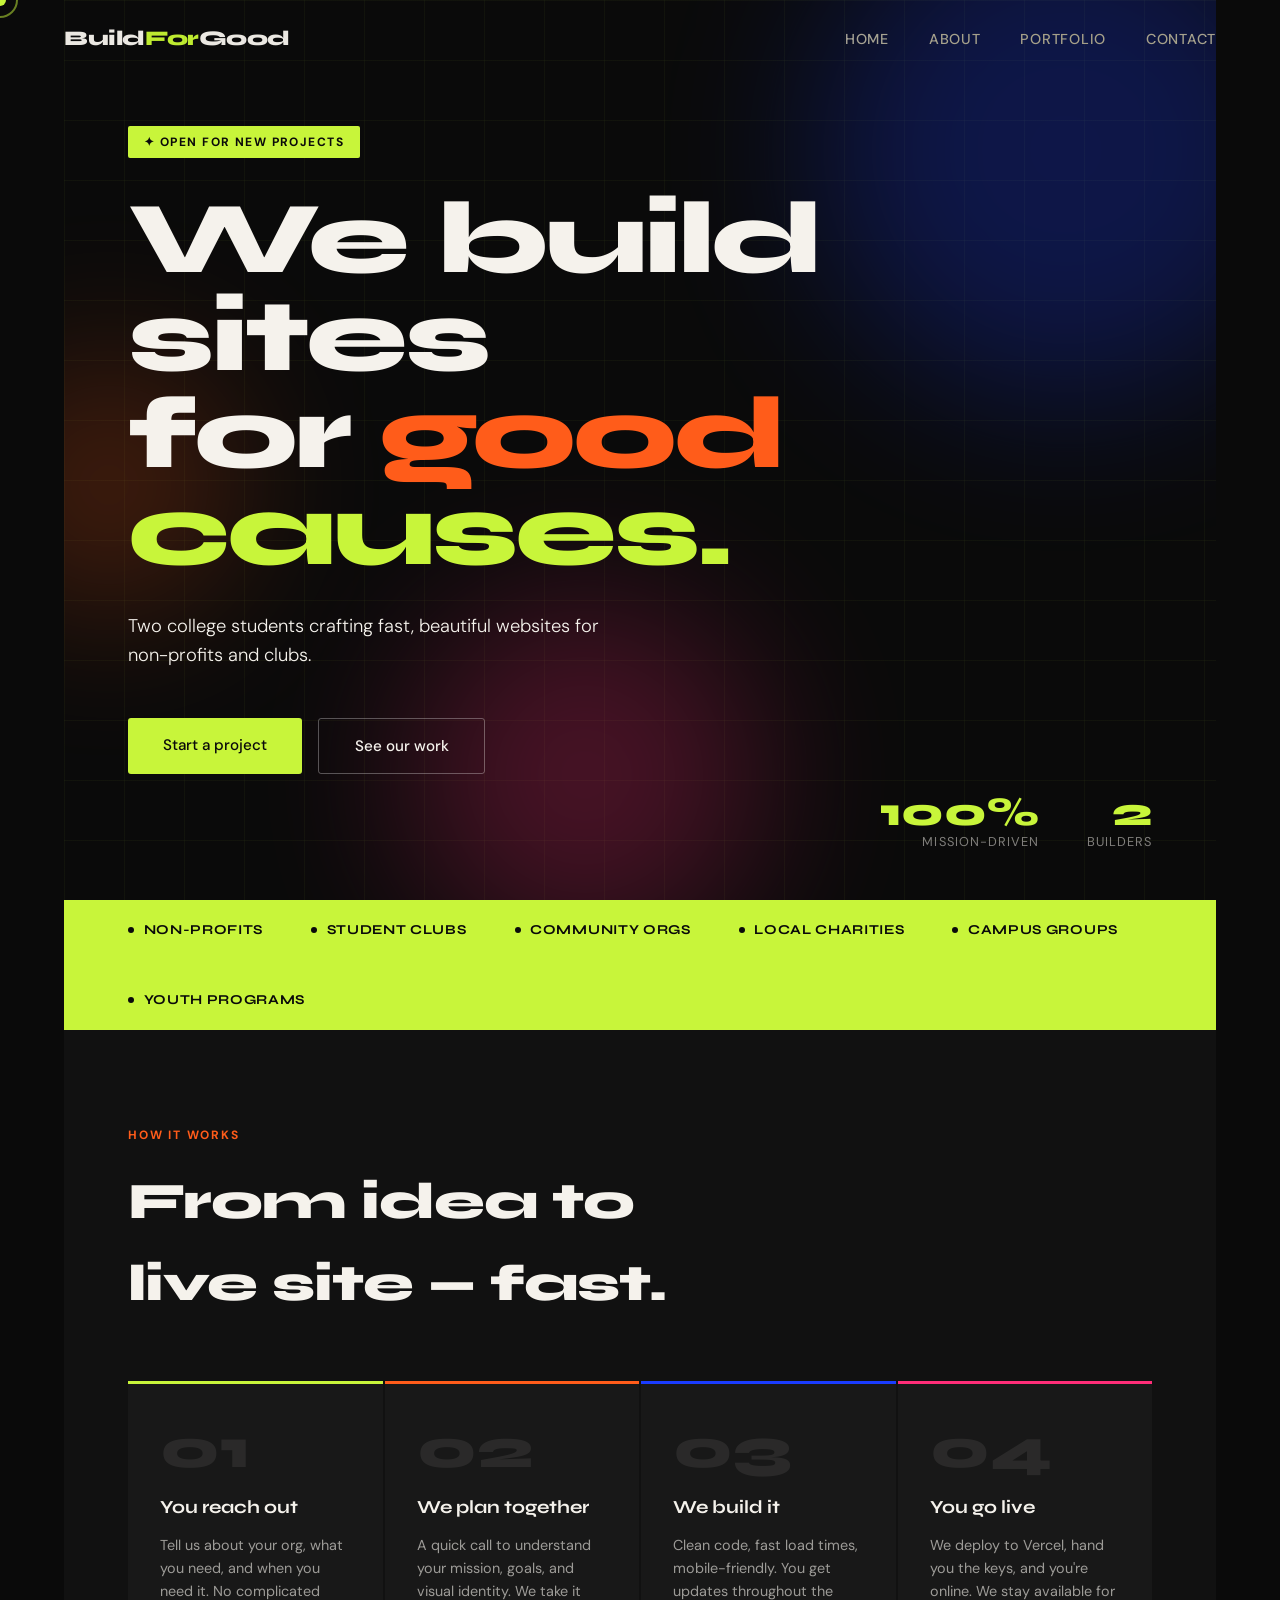
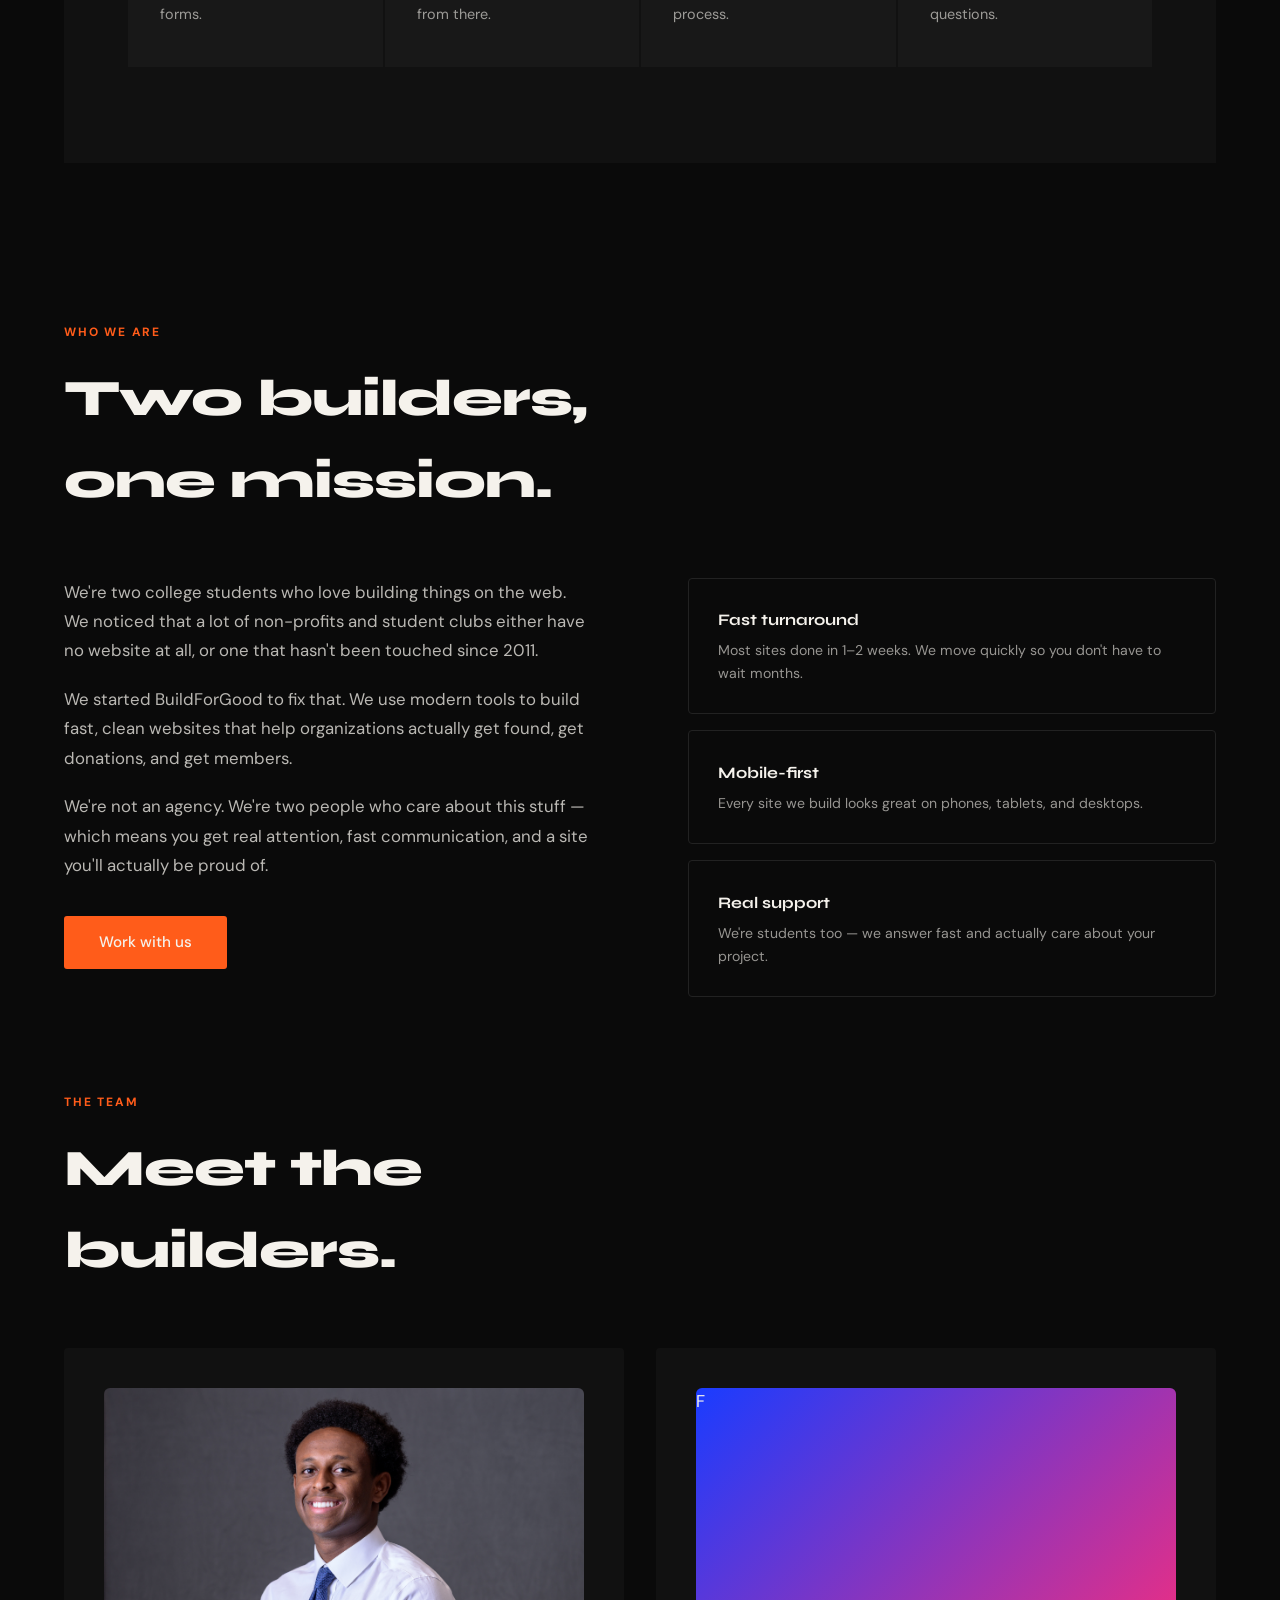
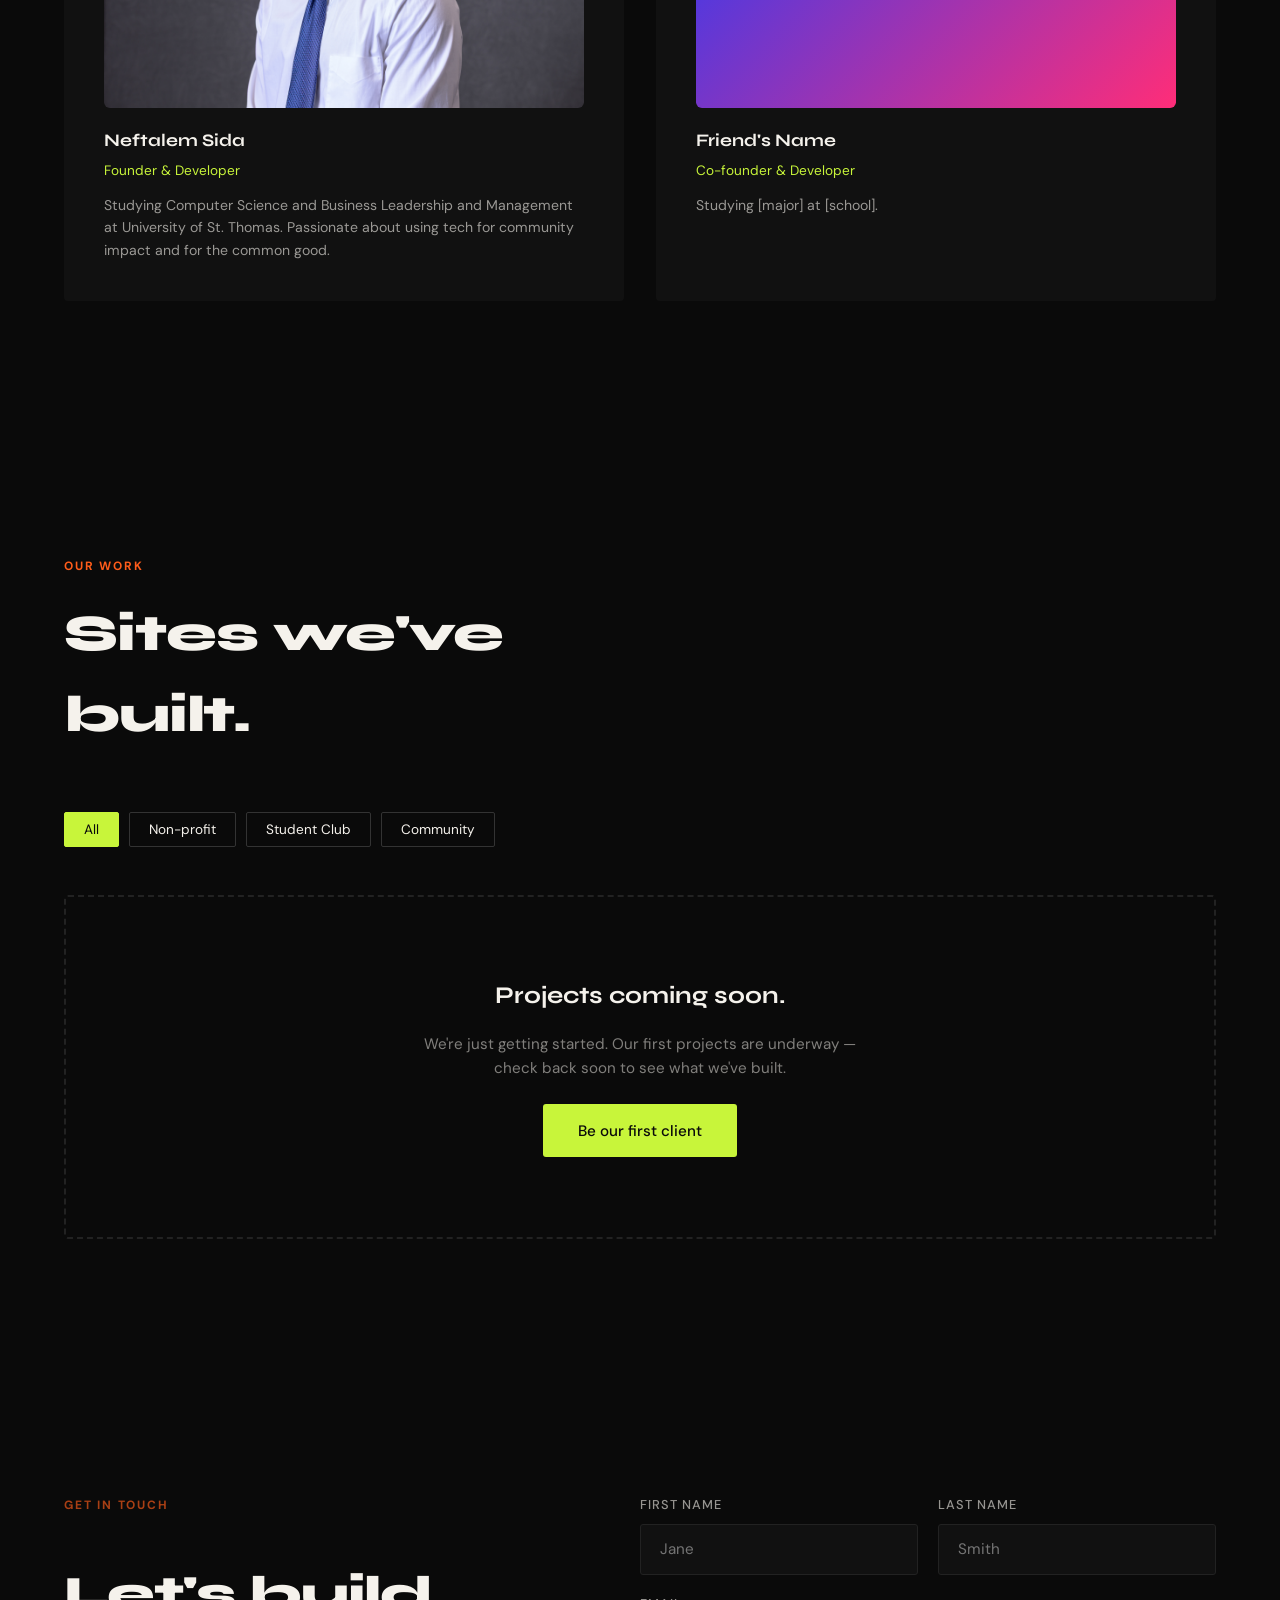
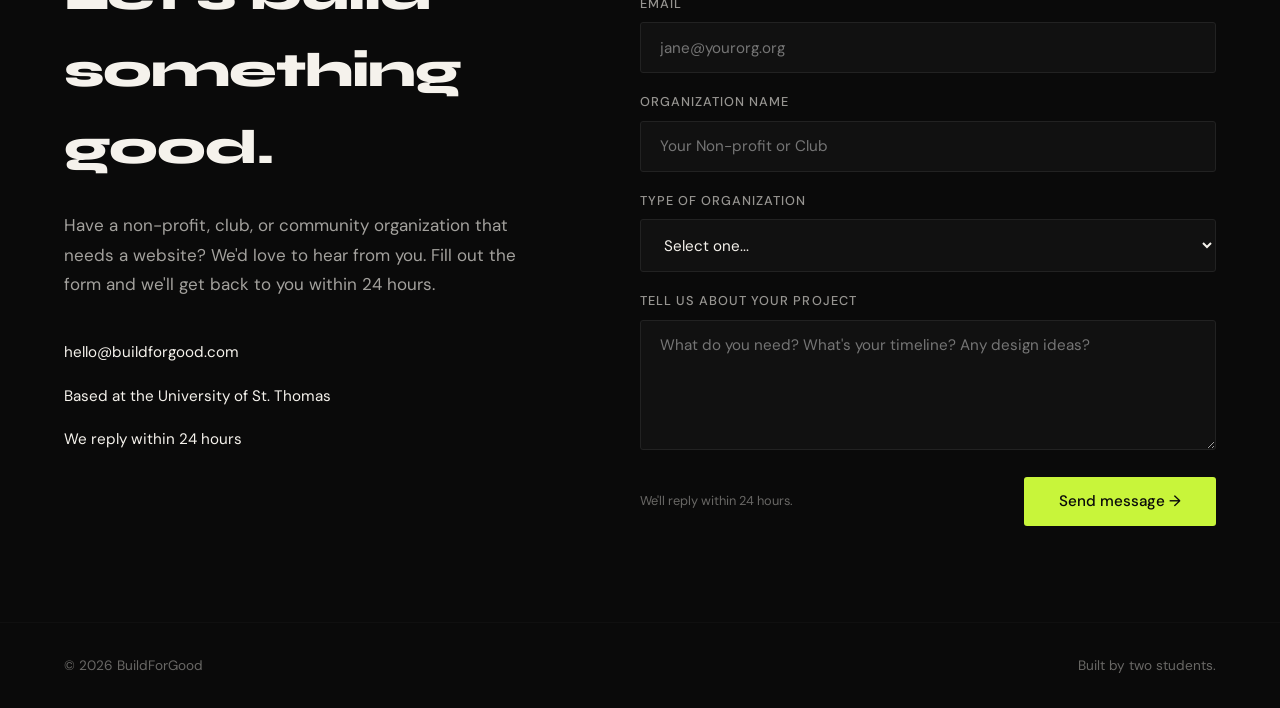
==== index.html @ 92f382c8 "removed card in about section" ====
<!DOCTYPE html>
<html lang="en">
<head>
  <meta charset="UTF-8" />
  <meta name="viewport" content="width=device-width, initial-scale=1.0"/>
  <title>BuildForGood</title>
  <link href="https://fonts.googleapis.com/css2?family=Syne:wght@400;600;700;800&family=DM+Sans:ital,wght@0,300;0,400;0,500;1,300&display=swap" rel="stylesheet"/>
  <style>
    *, *::before, *::after { box-sizing: border-box; margin: 0; padding: 0; }
    :root {
      --black: #0a0a0a;
      --white: #f5f2ec;
      --lime: #c8f53a;
      --orange: #ff5c1a;
      --blue: #1a3cff;
      --pink: #ff2d78;
      --yellow: #ffe033;
    }
    html { scroll-behavior: smooth; }
    body { background: var(--black); color: var(--white); font-family: 'DM Sans', sans-serif; font-size: 17px; line-height: 1.6; cursor: none; }

    .cursor { width: 12px; height: 12px; background: var(--lime); border-radius: 50%; position: fixed; pointer-events: none; z-index: 9999; transition: transform 0.15s ease, background 0.2s; transform: translate(-50%, -50%); }
    .cursor-ring { width: 36px; height: 36px; border: 2px solid var(--lime); border-radius: 50%; position: fixed; pointer-events: none; z-index: 9998; transition: transform 0.35s ease; transform: translate(-50%, -50%); opacity: 0.5; }

    nav { position: fixed; top: 0; left: 0; right: 0; z-index: 100; display: flex; justify-content: space-between; align-items: center; padding: 1.4rem 4rem; mix-blend-mode: difference; }
    .logo { font-family: 'Syne', sans-serif; font-weight: 800; font-size: 1.3rem; letter-spacing: -0.02em; color: var(--white); text-decoration: none; }
    .logo span { color: var(--lime); }
    .nav-links { display: flex; gap: 2.5rem; list-style: none; }
    .nav-links a { color: var(--white); text-decoration: none; font-size: 0.9rem; font-weight: 500; letter-spacing: 0.05em; text-transform: uppercase; opacity: 0.7; transition: opacity 0.2s; cursor: none; }
    .nav-links a:hover { opacity: 1; }

    .page { display: none; min-height: 100vh; }
    .page.active { display: block; }

    /* HOME */
    #home { position: relative; overflow: hidden; min-height: 100vh; display: flex; flex-direction: column; justify-content: center; padding: 0 4rem; }
    .bg-grid { position: absolute; inset: 0; background-image: linear-gradient(rgba(200,245,58,0.04) 1px, transparent 1px), linear-gradient(90deg, rgba(200,245,58,0.04) 1px, transparent 1px); background-size: 60px 60px; }
    .blob { position: absolute; border-radius: 50%; filter: blur(80px); opacity: 0.25; animation: float 8s ease-in-out infinite; }
    .blob-1 { width: 500px; height: 500px; background: var(--blue); top: -100px; right: -100px; animation-delay: 0s; }
    .blob-2 { width: 350px; height: 350px; background: var(--pink); bottom: -50px; left: 30%; animation-delay: 3s; }
    .blob-3 { width: 250px; height: 250px; background: var(--orange); top: 40%; left: -80px; animation-delay: 5s; }
    @keyframes float { 0%, 100% { transform: translateY(0) scale(1); } 50% { transform: translateY(-30px) scale(1.05); } }

    .hero-content { position: relative; z-index: 1; max-width: 900px; }
    .hero-badge { display: inline-block; background: var(--lime); color: var(--black); font-size: 0.75rem; font-weight: 700; letter-spacing: 0.12em; text-transform: uppercase; padding: 0.4rem 1rem; border-radius: 2px; margin-bottom: 2rem; animation: slideDown 0.6s ease both; }
    h1 { font-family: 'Syne', sans-serif; font-weight: 800; font-size: clamp(3.5rem, 8vw, 7rem); line-height: 0.95; letter-spacing: -0.03em; margin-bottom: 2rem; animation: slideUp 0.8s ease both 0.1s; }
    h1 .accent-orange { color: var(--orange); }
    h1 .accent-lime { color: var(--lime); }
    .hero-sub { font-size: 1.15rem; font-weight: 300; max-width: 500px; opacity: 0.75; margin-bottom: 3rem; animation: slideUp 0.8s ease both 0.25s; }
    .hero-ctas { display: flex; gap: 1rem; animation: slideUp 0.8s ease both 0.4s; }

    .btn { display: inline-block; padding: 0.9rem 2.2rem; font-family: 'DM Sans', sans-serif; font-size: 0.95rem; font-weight: 500; border-radius: 3px; text-decoration: none; border: none; cursor: none; transition: transform 0.2s, box-shadow 0.2s; }
    .btn:hover { transform: translateY(-3px); box-shadow: 0 12px 30px rgba(0,0,0,0.4); }
    .btn-lime { background: var(--lime); color: var(--black); }
    .btn-outline { background: transparent; color: var(--white); border: 1.5px solid rgba(255,255,255,0.3); }
    .btn-outline:hover { border-color: var(--white); }
    .btn-orange { background: var(--orange); color: var(--white); }

    .hero-stats { position: absolute; bottom: 3rem; right: 4rem; display: flex; gap: 3rem; animation: slideUp 0.8s ease both 0.55s; }
    .stat-item { text-align: right; }
    .stat-num { font-family: 'Syne', sans-serif; font-size: 2.5rem; font-weight: 800; color: var(--lime); line-height: 1; }
    .stat-label { font-size: 0.8rem; opacity: 0.5; text-transform: uppercase; letter-spacing: 0.08em; }

    .services-strip { background: var(--lime); color: var(--black); padding: 1.2rem 4rem; display: flex; gap: 3rem; align-items: center; overflow: hidden; flex-wrap: wrap; }
    .strip-item { display: flex; align-items: center; gap: 0.6rem; white-space: nowrap; font-family: 'Syne', sans-serif; font-weight: 700; font-size: 0.85rem; letter-spacing: 0.05em; text-transform: uppercase; }
    .strip-dot { width: 6px; height: 6px; background: var(--black); border-radius: 50%; }

    .how-section { padding: 6rem 4rem; background: #111; }
    .section-label { font-size: 0.75rem; font-weight: 700; letter-spacing: 0.15em; text-transform: uppercase; color: var(--orange); margin-bottom: 1rem; }
    .section-title { font-family: 'Syne', sans-serif; font-size: clamp(2rem, 4vw, 3.5rem); font-weight: 800; letter-spacing: -0.02em; margin-bottom: 3.5rem; max-width: 600px; }
    .steps-grid { display: grid; grid-template-columns: repeat(auto-fit, minmax(220px, 1fr)); gap: 2px; }
    .step-card { background: #181818; padding: 2.5rem 2rem; position: relative; overflow: hidden; transition: background 0.3s; }
    .step-card:hover { background: #1e1e1e; }
    .step-card::before { content: ''; position: absolute; top: 0; left: 0; right: 0; height: 3px; }
    .step-card:nth-child(1)::before { background: var(--lime); }
    .step-card:nth-child(2)::before { background: var(--orange); }
    .step-card:nth-child(3)::before { background: var(--blue); }
    .step-card:nth-child(4)::before { background: var(--pink); }
    .step-num { font-family: 'Syne', sans-serif; font-size: 3.5rem; font-weight: 800; opacity: 0.08; line-height: 1; margin-bottom: 1rem; }
    .step-title { font-family: 'Syne', sans-serif; font-size: 1.15rem; font-weight: 700; margin-bottom: 0.75rem; }
    .step-desc { font-size: 0.9rem; opacity: 0.6; line-height: 1.6; }

    /* ABOUT */
    #about { padding: 10rem 4rem 6rem; }
    .about-grid { display: grid; grid-template-columns: 1fr 1fr; gap: 6rem; align-items: start; margin-bottom: 6rem; }
    .about-text p { font-size: 1.05rem; opacity: 0.75; margin-bottom: 1.2rem; line-height: 1.75; }
    .about-cards { display: flex; flex-direction: column; gap: 1rem; }
    .about-card { border: 1.5px solid #222; padding: 1.8rem; border-radius: 4px; transition: border-color 0.3s, transform 0.3s; }
    .about-card:hover { border-color: var(--lime); transform: translateX(6px); }
    .about-card-icon { font-size: 1.5rem; margin-bottom: 0.75rem; }
    .about-card h3 { font-family: 'Syne', sans-serif; font-size: 1rem; font-weight: 700; margin-bottom: 0.4rem; }
    .about-card p { font-size: 0.88rem; opacity: 0.6; }
    .team-grid { display: grid; grid-template-columns: repeat(auto-fit, minmax(280px, 1fr)); gap: 2rem; margin-top: 2.5rem; }
    .team-card { background: #111; padding: 2.5rem; border-radius: 4px; position: relative; overflow: hidden; }
    .team-card::after { content: ''; position: absolute; bottom: 0; left: 0; right: 0; height: 4px; background: linear-gradient(90deg, var(--lime), var(--blue)); transform: scaleX(0); transition: transform 0.3s; transform-origin: left; }
    .team-card:hover::after { transform: scaleX(1); }
    .team-avatar { width: 100%; height: 320px; border-radius: 6px; background: linear-gradient(135deg, var(--blue), var(--pink)); margin-bottom: 1.2rem; overflow: hidden; }    .team-name { font-family: 'Syne', sans-serif; font-weight: 700; font-size: 1.1rem; margin-bottom: 0.3rem; }
    .team-role { font-size: 0.85rem; color: var(--lime); margin-bottom: 0.75rem; }
    .team-bio { font-size: 0.88rem; opacity: 0.6; line-height: 1.6; }

    /* PORTFOLIO */
    #portfolio { padding: 10rem 4rem 6rem; }
    .portfolio-filter { display: flex; gap: 0.6rem; margin-bottom: 3rem; flex-wrap: wrap; }
    .filter-btn { padding: 0.5rem 1.2rem; background: transparent; border: 1.5px solid #333; color: var(--white); border-radius: 2px; font-family: 'DM Sans', sans-serif; font-size: 0.85rem; cursor: none; transition: all 0.2s; }
    .filter-btn.active, .filter-btn:hover { background: var(--lime); color: var(--black); border-color: var(--lime); }
    .portfolio-grid { display: grid; grid-template-columns: repeat(auto-fill, minmax(340px, 1fr)); gap: 2px; }
    .portfolio-empty { grid-column: 1 / -1; text-align: center; padding: 5rem 2rem; border: 2px dashed #222; border-radius: 4px; }
    .portfolio-empty h3 { font-family: 'Syne', sans-serif; font-size: 1.5rem; font-weight: 700; margin-bottom: 1rem; }
    .portfolio-empty p { opacity: 0.5; font-size: 0.95rem; }
    .empty-icon { font-size: 3rem; margin-bottom: 1.5rem; opacity: 0.3; }

    /* CONTACT */
    #contact { padding: 10rem 4rem 6rem; }
    .contact-grid { display: grid; grid-template-columns: 1fr 1.2fr; gap: 6rem; align-items: start; }
    .contact-info h2 { font-family: 'Syne', sans-serif; font-size: clamp(2rem, 4vw, 3rem); font-weight: 800; letter-spacing: -0.02em; margin-bottom: 1.5rem; }
    .contact-info p { opacity: 0.65; margin-bottom: 2.5rem; line-height: 1.75; }
    .contact-detail { display: flex; align-items: center; gap: 1rem; margin-bottom: 1.2rem; font-size: 0.95rem; }
    .contact-icon { width: 40px; height: 40px; border: 1.5px solid #333; border-radius: 50%; display: flex; align-items: center; justify-content: center; font-size: 1rem; flex-shrink: 0; }
    .contact-form { display: flex; flex-direction: column; gap: 1.2rem; }
    .form-row { display: grid; grid-template-columns: 1fr 1fr; gap: 1.2rem; }
    .form-group { display: flex; flex-direction: column; gap: 0.5rem; }
    .form-group label { font-size: 0.8rem; font-weight: 500; letter-spacing: 0.08em; text-transform: uppercase; opacity: 0.6; }
    .form-group input, .form-group select, .form-group textarea { background: #111; border: 1.5px solid #222; color: var(--white); padding: 0.9rem 1.2rem; font-family: 'DM Sans', sans-serif; font-size: 0.95rem; border-radius: 3px; outline: none; transition: border-color 0.2s; cursor: none; }
    .form-group input:focus, .form-group select:focus, .form-group textarea:focus { border-color: var(--lime); }
    .form-group textarea { resize: vertical; min-height: 130px; }
    .form-group select option { background: #111; }
    .form-submit { display: flex; align-items: center; justify-content: space-between; margin-top: 0.5rem; }
    .form-note { font-size: 0.8rem; opacity: 0.4; }
    .form-success { display: none; background: rgba(200,245,58,0.1); border: 1.5px solid var(--lime); padding: 1.2rem 1.5rem; border-radius: 3px; color: var(--lime); font-size: 0.95rem; margin-top: 1rem; }

    footer { border-top: 1px solid #1a1a1a; padding: 2rem 4rem; display: flex; justify-content: space-between; align-items: center; font-size: 0.85rem; opacity: 0.4; }

    @keyframes slideUp { from { opacity: 0; transform: translateY(30px); } to { opacity: 1; transform: translateY(0); } }
    @keyframes slideDown { from { opacity: 0; transform: translateY(-20px); } to { opacity: 1; transform: translateY(0); } }
    .fade-in { opacity: 0; transform: translateY(20px); transition: opacity 0.6s ease, transform 0.6s ease; }
    .fade-in.visible { opacity: 1; transform: translateY(0); }

    @media (max-width: 768px) {
      nav { padding: 1.2rem 1.5rem; }
      #home, .how-section, #about, #portfolio, #contact { padding-left: 1.5rem; padding-right: 1.5rem; }
      .services-strip { padding: 1rem 1.5rem; gap: 1.5rem; }
      h1 { font-size: clamp(2.5rem, 12vw, 4rem); }
      .about-grid, .contact-grid { grid-template-columns: 1fr; gap: 3rem; }
      .form-row { grid-template-columns: 1fr; }
      .hero-stats { right: 1.5rem; bottom: 2rem; gap: 1.5rem; }
      .nav-links { gap: 1.2rem; }
    }
  </style>
</head>
<body>
  <div class="cursor" id="cursor"></div>
  <div class="cursor-ring" id="cursorRing"></div>

  <nav>
    <a href="#" class="logo" onclick="showPage('home');return false;">Build<span>For</span>Good</a>
    <ul class="nav-links">
      <li><a href="#home">Home</a></li>
      <li><a href="#about">About</a></li>
      <li><a href="#portfolio">Portfolio</a></li>
      <li><a href="#contact">Contact</a></li>
    </ul>
  </nav>

  <!-- HOME -->
  <div id="home" class="page active">
    <section style="position:relative; overflow:hidden; min-height:100vh; display:flex; flex-direction:column; justify-content:center; padding: 0 4rem;">
      <div class="bg-grid"></div>
      <div class="blob blob-1"></div>
      <div class="blob blob-2"></div>
      <div class="blob blob-3"></div>
      <div class="hero-content">
        <div class="hero-badge">✦ Open for new projects</div>
        <h1>We build sites<br>for <span class="accent-orange">good</span><br><span class="accent-lime">causes.</span></h1>
        <p class="hero-sub">Two college students crafting fast, beautiful websites for non-profits and clubs.</p>
        <div class="hero-ctas">
          <a href="#" class="btn btn-lime" onclick="showPage('contact');return false;">Start a project</a>
          <a href="#" class="btn btn-outline" onclick="showPage('portfolio');return false;">See our work</a>
        </div>
      </div>
      <div class="hero-stats">
        <div class="stat-item">
          <div class="stat-num">100%</div>
          <div class="stat-label">Mission-driven</div>
        </div>
        <div class="stat-item">
          <div class="stat-num">2</div>
          <div class="stat-label">Builders</div>
        </div>
      </div>
    </section>

    <div class="services-strip">
      <div class="strip-item"><span class="strip-dot"></span> Non-profits</div>
      <div class="strip-item"><span class="strip-dot"></span> Student Clubs</div>
      <div class="strip-item"><span class="strip-dot"></span> Community Orgs</div>
      <div class="strip-item"><span class="strip-dot"></span> Local Charities</div>
      <div class="strip-item"><span class="strip-dot"></span> Campus Groups</div>
      <div class="strip-item"><span class="strip-dot"></span> Youth Programs</div>
    </div>

    <section class="how-section">
      <p class="section-label">How it works</p>
      <h2 class="section-title">From idea to live site — fast.</h2>
      <div class="steps-grid">
        <div class="step-card fade-in">
          <div class="step-num">01</div>
          <div class="step-title">You reach out</div>
          <p class="step-desc">Tell us about your org, what you need, and when you need it. No complicated forms.</p>
        </div>
        <div class="step-card fade-in">
          <div class="step-num">02</div>
          <div class="step-title">We plan together</div>
          <p class="step-desc">A quick call to understand your mission, goals, and visual identity. We take it from there.</p>
        </div>
        <div class="step-card fade-in">
          <div class="step-num">03</div>
          <div class="step-title">We build it</div>
          <p class="step-desc">Clean code, fast load times, mobile-friendly. You get updates throughout the process.</p>
        </div>
        <div class="step-card fade-in">
          <div class="step-num">04</div>
          <div class="step-title">You go live</div>
          <p class="step-desc">We deploy to Vercel, hand you the keys, and you're online. We stay available for questions.</p>
        </div>
      </div>
    </section>
  </div>

  <!-- ABOUT -->
  <div id="about" >
    <section>
      <p class="section-label">Who we are</p>
      <h2 class="section-title">Two builders, one mission.</h2>
      <div class="about-grid">
        <div class="about-text">
          <p>We're two college students who love building things on the web. We noticed that a lot of non-profits and student clubs either have no website at all, or one that hasn't been touched since 2011.</p>
          <p>We started BuildForGood to fix that. We use modern tools to build fast, clean websites that help organizations actually get found, get donations, and get members.</p>
          <p>We're not an agency. We're two people who care about this stuff — which means you get real attention, fast communication, and a site you'll actually be proud of.</p>
          <a href="#" class="btn btn-orange" onclick="showPage('contact');return false;" style="margin-top:1rem; display:inline-block;">Work with us</a>
        </div>
        <div class="about-cards">
          <div class="about-card fade-in">
            <h3>Fast turnaround</h3>
            <p>Most sites done in 1–2 weeks. We move quickly so you don't have to wait months.</p>
          </div>
          <div class="about-card fade-in">
            <h3>Mobile-first</h3>
            <p>Every site we build looks great on phones, tablets, and desktops.</p>
          </div>
          <div class="about-card fade-in">
            <h3>Real support</h3>
            <p>We're students too — we answer fast and actually care about your project.</p>
          </div>
        </div>
      </div>
      <div>
        <p class="section-label">The team</p>
        <h2 class="section-title">Meet the builders.</h2>
        <div class="team-grid">
          <div class="team-card fade-in">
            <div class="team-avatar">
              <img src="Nef'sheadshot.jpg" alt="Neftalem Sida" style="width:100%; height:100%; object-fit:cover;"/>
            </div>
            <div class="team-name">Neftalem Sida</div>
            <div class="team-role">Founder & Developer</div>
            <p class="team-bio">Studying Computer Science and Business Leadership and Management at University of St. Thomas. Passionate about using tech for community impact and for the common good. </p>
          </div>
          <div class="team-card fade-in">
            <div class="team-avatar">F</div>
            <div class="team-name">Friend's Name</div>
            <div class="team-role">Co-founder & Developer</div>
            <p class="team-bio">Studying [major] at [school]. </p>
          </div>
        </div>
      </div>
    </section>
  </div>

  <!-- PORTFOLIO -->
  <div id="portfolio" >
    <section>
      <p class="section-label">Our work</p>
      <h2 class="section-title">Sites we've built.</h2>
      <div class="portfolio-filter">
        <button class="filter-btn active">All</button>
        <button class="filter-btn">Non-profit</button>
        <button class="filter-btn">Student Club</button>
        <button class="filter-btn">Community</button>
      </div>
      <div class="portfolio-grid">
        <div class="portfolio-empty fade-in">
          <h3>Projects coming soon.</h3>
          <p>We're just getting started. Our first projects are underway —<br>check back soon to see what we've built.</p>
          <a href="#" class="btn btn-lime" onclick="showPage('contact');return false;" style="margin-top:1.5rem; display:inline-block;">Be our first client</a>
        </div>
      </div>
    </section>
  </div>

  <!-- CONTACT -->
  <div id="contact">
    <section>
      <div class="contact-grid">
        <div class="contact-info">
          <p class="section-label">Get in touch</p>
          <h2>Let's build something good.</h2>
          <p>Have a non-profit, club, or community organization that needs a website? We'd love to hear from you. Fill out the form and we'll get back to you within 24 hours.</p>
          <div class="contact-detail">
            <span>hello@buildforgood.com</span>
          </div>
          <div class="contact-detail">

            <span>Based at the University of St. Thomas</span>
          </div>
          <div class="contact-detail">
            <span>We reply within 24 hours</span>
          </div>
        </div>
        <div>
          <form class="contact-form" id="contactForm">
            <input type="hidden" name="access_key" value="16696190-0afc-4319-8cd7-260bec9c8712"/>
            <input type="hidden" name="subject" value="New project inquiry — BuildForGood"/>
            <input type="checkbox" name="botcheck" style="display:none"/>
            <div class="form-row">
              <div class="form-group">
                <label>First name</label>
                <input type="text" name="first_name" placeholder="Jane" required/>
              </div>
              <div class="form-group">
                <label>Last name</label>
                <input type="text" name="last_name" placeholder="Smith" required/>
              </div>
            </div>
            <div class="form-group">
              <label>Email</label>
              <input type="email" name="email" placeholder="jane@yourorg.org" required/>
            </div>
            <div class="form-group">
              <label>Organization name</label>
              <input type="text" name="organization" placeholder="Your Non-profit or Club" required/>
            </div>
            <div class="form-group">
              <label>Type of organization</label>
              <select name="org_type">
                <option value="">Select one...</option>
                <option>Non-profit</option>
                <option>Student club</option>
                <option>Community organization</option>
                <option>Other</option>
              </select>
            </div>
            <div class="form-group">
              <label>Tell us about your project</label>
              <textarea name="message" placeholder="What do you need? What's your timeline? Any design ideas?" required></textarea>
            </div>
            <div class="form-submit">
              <span class="form-note">We'll reply within 24 hours.</span>
              <button type="submit" class="btn btn-lime">Send message →</button>
            </div>
          </form>
          <div class="form-success" id="formSuccess">✓ Message sent! We'll be in touch within 24 hours.</div>
        </div>
      </div>
    </section>
  </div>

  <footer>
    <span>© 2026 BuildForGood</span>
    <span>Built by two students.</span>
  </footer>

  <script>
    const cursor = document.getElementById('cursor');
    const ring = document.getElementById('cursorRing');
    document.addEventListener('mousemove', e => {
      cursor.style.left = e.clientX + 'px';
      cursor.style.top = e.clientY + 'px';
      setTimeout(() => { ring.style.left = e.clientX + 'px'; ring.style.top = e.clientY + 'px'; }, 80);
    });

    function showPage(id) {
      document.querySelectorAll('.page').forEach(p => p.classList.remove('active'));
      document.getElementById(id).classList.add('active');
      window.scrollTo({ top: 0, behavior: 'smooth' });
      setTimeout(observeFadeIns, 100);
    }

    function observeFadeIns() {
      const els = document.querySelectorAll('.fade-in:not(.visible)');
      const observer = new IntersectionObserver(entries => {
        entries.forEach((e, i) => { if (e.isIntersecting) setTimeout(() => e.target.classList.add('visible'), i * 80); });
      }, { threshold: 0.1 });
      els.forEach(el => observer.observe(el));
    }
    observeFadeIns();

    document.querySelectorAll('.filter-btn').forEach(btn => {
      btn.addEventListener('click', () => {
        document.querySelectorAll('.filter-btn').forEach(b => b.classList.remove('active'));
        btn.classList.add('active');
      });
    });

    const form = document.getElementById('contactForm');
    form.addEventListener('submit', async e => {
      e.preventDefault();
      const btn = form.querySelector('button[type="submit"]');
      btn.textContent = 'Sending...';
      btn.disabled = true;
      try {
        const res = await fetch('https://api.web3forms.com/submit', { method: 'POST', body: new FormData(form) });
        const json = await res.json();
        if (json.success) {
          form.style.display = 'none';
          document.getElementById('formSuccess').style.display = 'block';
        } else {
          btn.textContent = 'Something went wrong. Try again.';
          btn.disabled = false;
        }
      } catch {
        btn.textContent = 'Error. Try again.';
        btn.disabled = false;
      }
    });
  </script>
</body>
</html>
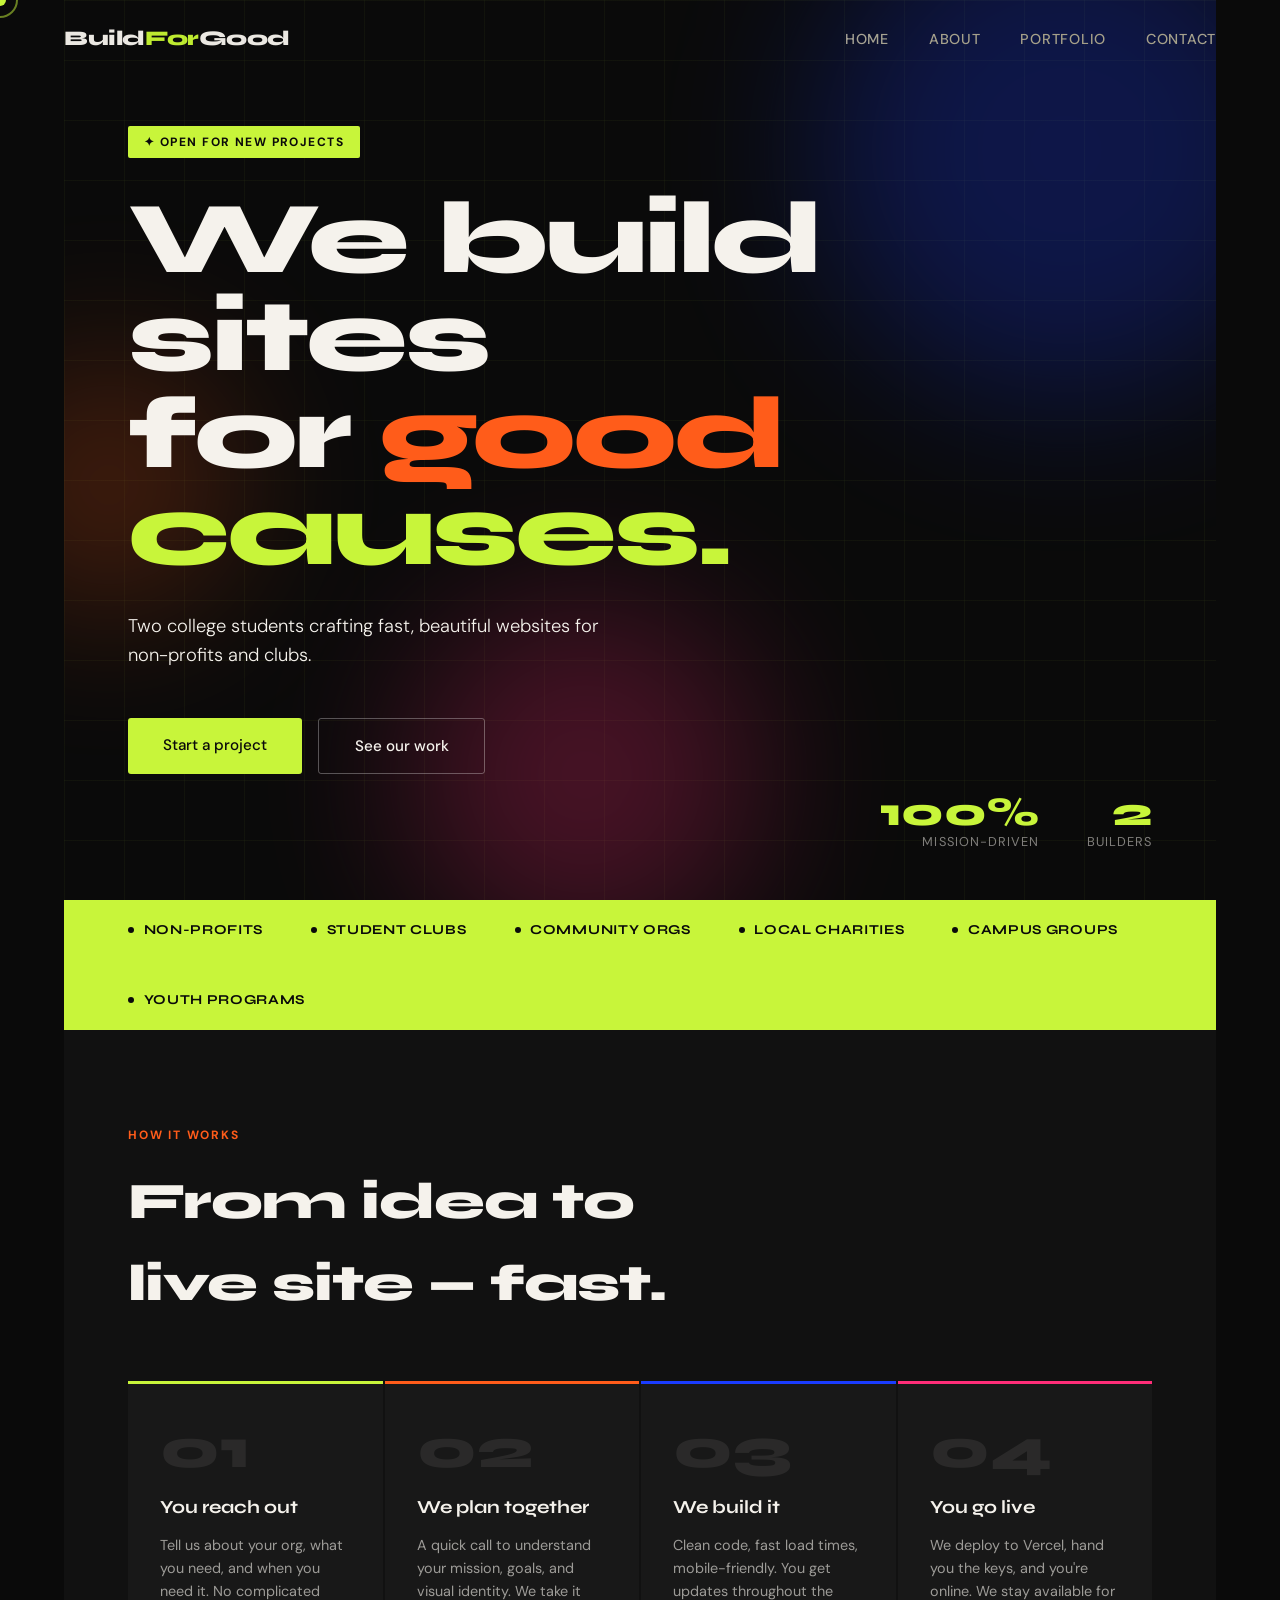
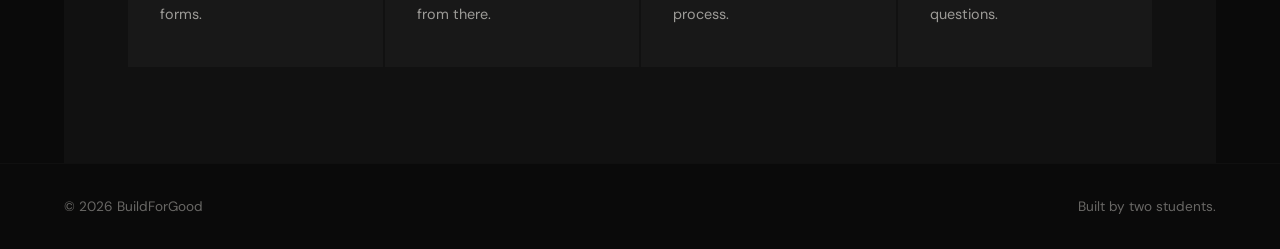
==== commit c00709cc: "fixing ios and andriod compatability" ====
--- a/index.html
+++ b/index.html
@@ -136,15 +136,25 @@
     .fade-in.visible { opacity: 1; transform: translateY(0); }
 
     @media (max-width: 768px) {
-      nav { padding: 1.2rem 1.5rem; }
-      #home, .how-section, #about, #portfolio, #contact { padding-left: 1.5rem; padding-right: 1.5rem; }
-      .services-strip { padding: 1rem 1.5rem; gap: 1.5rem; }
-      h1 { font-size: clamp(2.5rem, 12vw, 4rem); }
-      .about-grid, .contact-grid { grid-template-columns: 1fr; gap: 3rem; }
-      .form-row { grid-template-columns: 1fr; }
-      .hero-stats { right: 1.5rem; bottom: 2rem; gap: 1.5rem; }
-      .nav-links { gap: 1.2rem; }
-    }
+  nav { padding: 1rem 1.5rem; }
+  .nav-links { gap: 1rem; }
+  .nav-links a { font-size: 0.75rem; }
+  h1 { font-size: clamp(2.5rem, 12vw, 4rem); }
+  #home { padding: 0 1.5rem; }
+  .how-section, #about, #portfolio, #contact { padding-left: 1.5rem; padding-right: 1.5rem; }
+  .services-strip { padding: 1rem 1.5rem; gap: 1.5rem; }
+  .hero-stats { position: static; margin-top: 2rem; justify-content: flex-start; gap: 2rem; }
+  .about-grid, .contact-grid { grid-template-columns: 1fr; gap: 3rem; }
+  .form-row { grid-template-columns: 1fr; }
+  .hero-ctas { flex-direction: column; }
+  .btn { text-align: center; }
+}
+
+@media (hover: none) {
+  .cursor, .cursor-ring { display: none; }
+  body { cursor: auto; }
+  a, button { cursor: pointer; }
+}
   </style>
 </head>
 <body>
@@ -227,7 +237,7 @@
   </div>
 
   <!-- ABOUT -->
-  <div id="about" >
+  <div id="about" class="page">
     <section>
       <p class="section-label">Who we are</p>
       <h2 class="section-title">Two builders, one mission.</h2>
@@ -259,7 +269,7 @@
         <div class="team-grid">
           <div class="team-card fade-in">
             <div class="team-avatar">
-              <img src="Nef'sheadshot.jpg" alt="Neftalem Sida" style="width:100%; height:100%; object-fit:cover;"/>
+              <img src="Nefsheadshot.jpg" alt="Neftalem Sida" style="width:100%; height:100%; object-fit:cover;"/>
             </div>
             <div class="team-name">Neftalem Sida</div>
             <div class="team-role">Founder & Developer</div>
@@ -277,7 +287,7 @@
   </div>
 
   <!-- PORTFOLIO -->
-  <div id="portfolio" >
+  <div id="portfolio" class="page">
     <section>
       <p class="section-label">Our work</p>
       <h2 class="section-title">Sites we've built.</h2>
@@ -298,7 +308,7 @@
   </div>
 
   <!-- CONTACT -->
-  <div id="contact">
+  <div id="contact" class="page">
     <section>
       <div class="contact-grid">
         <div class="contact-info">
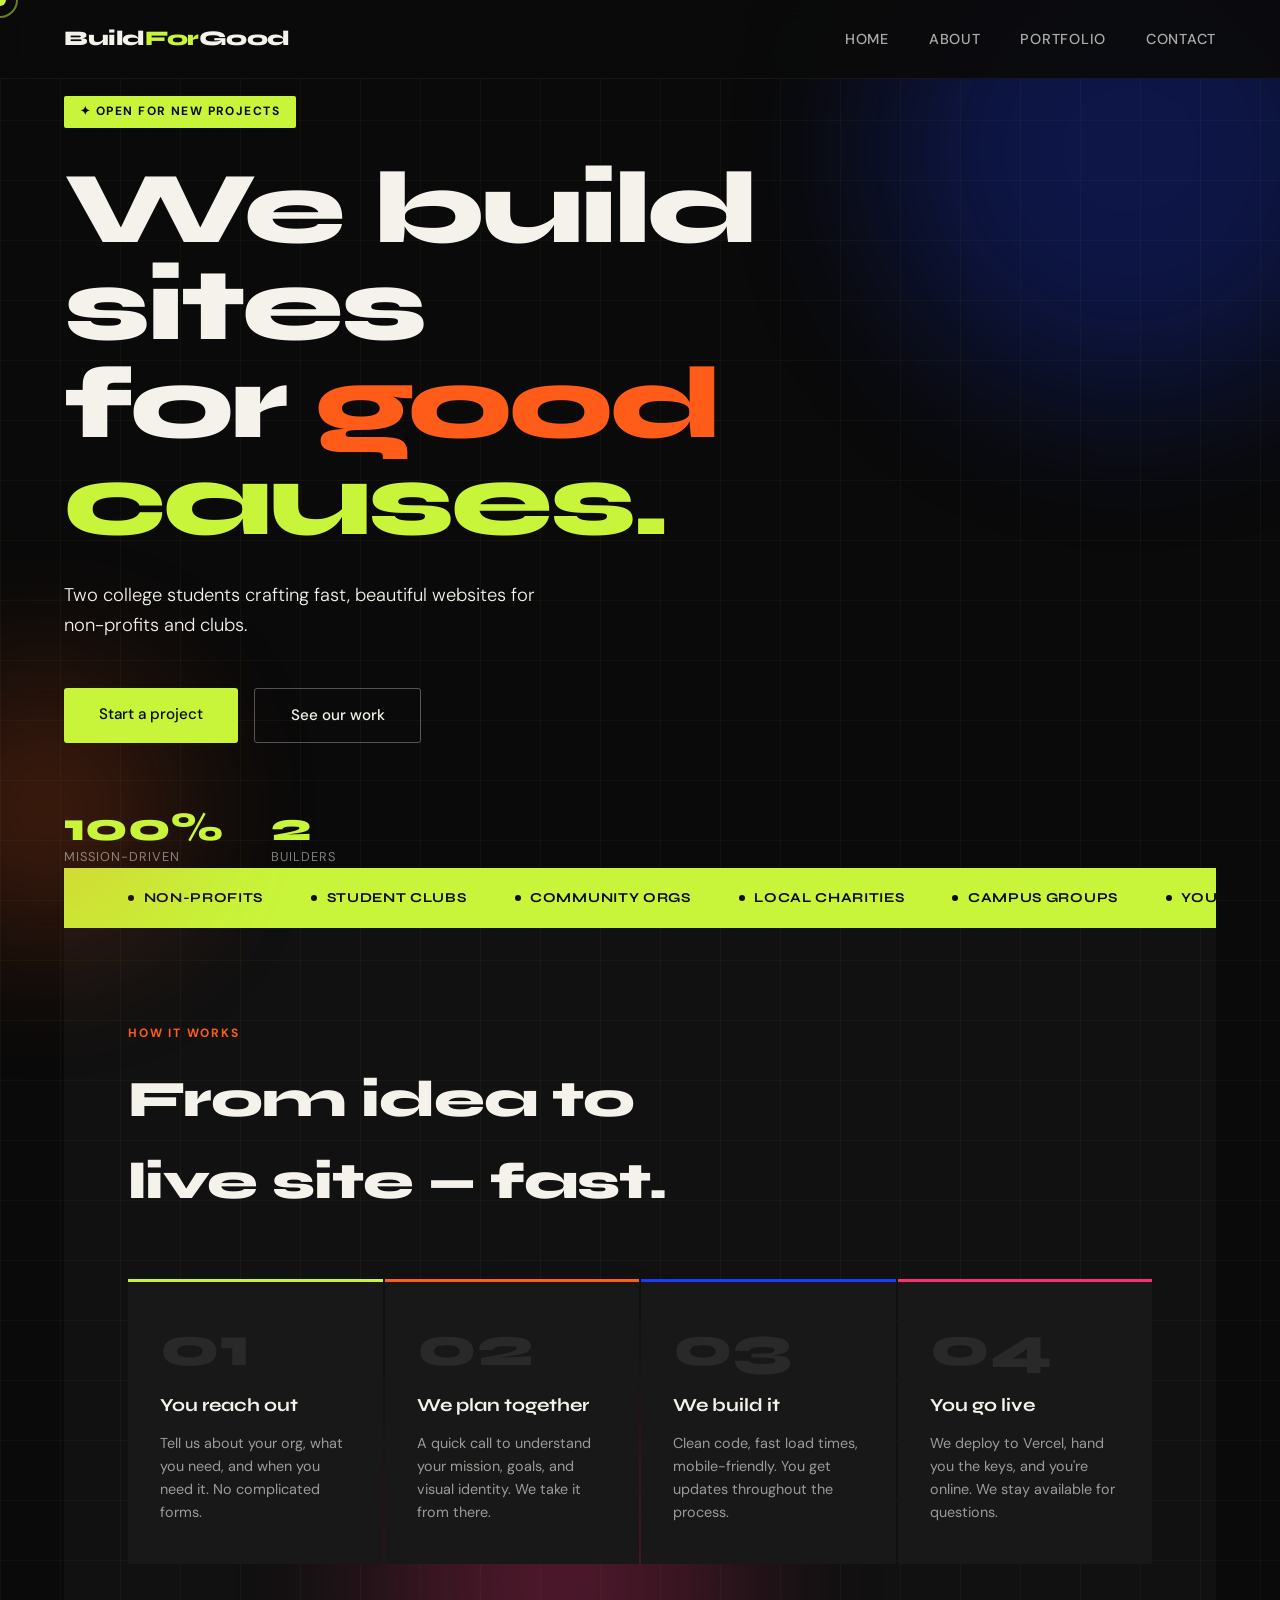
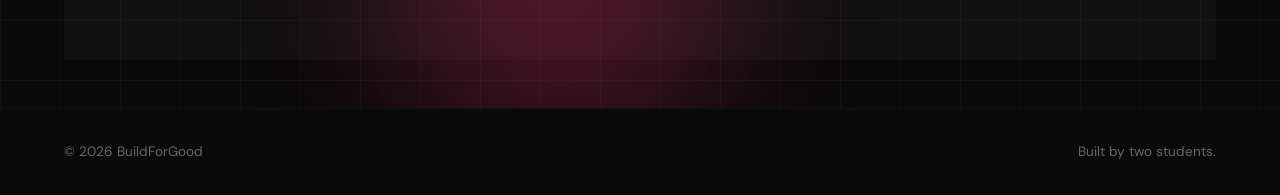
==== commit 14a33d91: "Add page class to About, Portfolio, Contact sections" ====
--- a/index.html
+++ b/index.html
@@ -7,63 +7,70 @@
   <link href="https://fonts.googleapis.com/css2?family=Syne:wght@400;600;700;800&family=DM+Sans:ital,wght@0,300;0,400;0,500;1,300&display=swap" rel="stylesheet"/>
   <style>
     *, *::before, *::after { box-sizing: border-box; margin: 0; padding: 0; }
-    :root {
-      --black: #0a0a0a;
-      --white: #f5f2ec;
-      --lime: #c8f53a;
-      --orange: #ff5c1a;
-      --blue: #1a3cff;
-      --pink: #ff2d78;
-      --yellow: #ffe033;
-    }
+    :root { --black: #0a0a0a; --white: #f5f2ec; --lime: #c8f53a; --orange: #ff5c1a; --blue: #1a3cff; --pink: #ff2d78; }
     html { scroll-behavior: smooth; }
     body { background: var(--black); color: var(--white); font-family: 'DM Sans', sans-serif; font-size: 17px; line-height: 1.6; cursor: none; }
 
-    .cursor { width: 12px; height: 12px; background: var(--lime); border-radius: 50%; position: fixed; pointer-events: none; z-index: 9999; transition: transform 0.15s ease, background 0.2s; transform: translate(-50%, -50%); }
+    .cursor { width: 12px; height: 12px; background: var(--lime); border-radius: 50%; position: fixed; pointer-events: none; z-index: 9999; transition: transform 0.15s ease; transform: translate(-50%, -50%); }
     .cursor-ring { width: 36px; height: 36px; border: 2px solid var(--lime); border-radius: 50%; position: fixed; pointer-events: none; z-index: 9998; transition: transform 0.35s ease; transform: translate(-50%, -50%); opacity: 0.5; }
-
-    nav { position: fixed; top: 0; left: 0; right: 0; z-index: 100; display: flex; justify-content: space-between; align-items: center; padding: 1.4rem 4rem; mix-blend-mode: difference; }
+    @media (hover: none) { .cursor, .cursor-ring { display: none; } body { cursor: auto; } a, button, input, select, textarea { cursor: pointer; } }
+
+    /* NAV */
+    nav { position: fixed; top: 0; left: 0; right: 0; z-index: 100; display: flex; justify-content: space-between; align-items: center; padding: 1.4rem 4rem; background: rgba(10,10,10,0.9); backdrop-filter: blur(12px); -webkit-backdrop-filter: blur(12px); border-bottom: 1px solid rgba(255,255,255,0.05); }
     .logo { font-family: 'Syne', sans-serif; font-weight: 800; font-size: 1.3rem; letter-spacing: -0.02em; color: var(--white); text-decoration: none; }
     .logo span { color: var(--lime); }
     .nav-links { display: flex; gap: 2.5rem; list-style: none; }
     .nav-links a { color: var(--white); text-decoration: none; font-size: 0.9rem; font-weight: 500; letter-spacing: 0.05em; text-transform: uppercase; opacity: 0.7; transition: opacity 0.2s; cursor: none; }
     .nav-links a:hover { opacity: 1; }
 
+    /* Hamburger */
+    .hamburger { display: none; flex-direction: column; gap: 5px; background: none; border: none; padding: 4px; cursor: pointer; -webkit-tap-highlight-color: transparent; }
+    .hamburger span { display: block; width: 24px; height: 2px; background: var(--white); border-radius: 2px; transition: all 0.3s; }
+    .hamburger.open span:nth-child(1) { transform: translateY(7px) rotate(45deg); }
+    .hamburger.open span:nth-child(2) { opacity: 0; }
+    .hamburger.open span:nth-child(3) { transform: translateY(-7px) rotate(-45deg); }
+
+    /* Mobile drawer */
+    .mobile-nav { display: none; position: fixed; inset: 0; background: var(--black); z-index: 99; flex-direction: column; justify-content: center; align-items: center; gap: 2.5rem; }
+    .mobile-nav.open { display: flex; }
+    .mobile-nav a { font-family: 'Syne', sans-serif; font-size: 2.2rem; font-weight: 800; color: var(--white); text-decoration: none; transition: color 0.2s; -webkit-tap-highlight-color: transparent; }
+    .mobile-nav a:active { color: var(--lime); }
+
+    /* PAGES */
     .page { display: none; min-height: 100vh; }
     .page.active { display: block; }
 
     /* HOME */
-    #home { position: relative; overflow: hidden; min-height: 100vh; display: flex; flex-direction: column; justify-content: center; padding: 0 4rem; }
+    #home { position: relative; overflow: hidden; min-height: 100vh; display: flex; flex-direction: column; justify-content: center; padding: 6rem 4rem 3rem; }
     .bg-grid { position: absolute; inset: 0; background-image: linear-gradient(rgba(200,245,58,0.04) 1px, transparent 1px), linear-gradient(90deg, rgba(200,245,58,0.04) 1px, transparent 1px); background-size: 60px 60px; }
     .blob { position: absolute; border-radius: 50%; filter: blur(80px); opacity: 0.25; animation: float 8s ease-in-out infinite; }
-    .blob-1 { width: 500px; height: 500px; background: var(--blue); top: -100px; right: -100px; animation-delay: 0s; }
+    .blob-1 { width: 500px; height: 500px; background: var(--blue); top: -100px; right: -100px; }
     .blob-2 { width: 350px; height: 350px; background: var(--pink); bottom: -50px; left: 30%; animation-delay: 3s; }
     .blob-3 { width: 250px; height: 250px; background: var(--orange); top: 40%; left: -80px; animation-delay: 5s; }
     @keyframes float { 0%, 100% { transform: translateY(0) scale(1); } 50% { transform: translateY(-30px) scale(1.05); } }
 
     .hero-content { position: relative; z-index: 1; max-width: 900px; }
     .hero-badge { display: inline-block; background: var(--lime); color: var(--black); font-size: 0.75rem; font-weight: 700; letter-spacing: 0.12em; text-transform: uppercase; padding: 0.4rem 1rem; border-radius: 2px; margin-bottom: 2rem; animation: slideDown 0.6s ease both; }
-    h1 { font-family: 'Syne', sans-serif; font-weight: 800; font-size: clamp(3.5rem, 8vw, 7rem); line-height: 0.95; letter-spacing: -0.03em; margin-bottom: 2rem; animation: slideUp 0.8s ease both 0.1s; }
+    h1 { font-family: 'Syne', sans-serif; font-weight: 800; font-size: clamp(3rem, 8vw, 7rem); line-height: 0.95; letter-spacing: -0.03em; margin-bottom: 2rem; animation: slideUp 0.8s ease both 0.1s; }
     h1 .accent-orange { color: var(--orange); }
     h1 .accent-lime { color: var(--lime); }
     .hero-sub { font-size: 1.15rem; font-weight: 300; max-width: 500px; opacity: 0.75; margin-bottom: 3rem; animation: slideUp 0.8s ease both 0.25s; }
-    .hero-ctas { display: flex; gap: 1rem; animation: slideUp 0.8s ease both 0.4s; }
-
-    .btn { display: inline-block; padding: 0.9rem 2.2rem; font-family: 'DM Sans', sans-serif; font-size: 0.95rem; font-weight: 500; border-radius: 3px; text-decoration: none; border: none; cursor: none; transition: transform 0.2s, box-shadow 0.2s; }
+    .hero-ctas { display: flex; gap: 1rem; flex-wrap: wrap; animation: slideUp 0.8s ease both 0.4s; }
+    .hero-stats { display: flex; gap: 3rem; margin-top: 4rem; animation: slideUp 0.8s ease both 0.55s; }
+    .stat-num { font-family: 'Syne', sans-serif; font-size: 2.5rem; font-weight: 800; color: var(--lime); line-height: 1; }
+    .stat-label { font-size: 0.8rem; opacity: 0.5; text-transform: uppercase; letter-spacing: 0.08em; }
+
+    .btn { display: inline-block; padding: 0.9rem 2.2rem; font-family: 'DM Sans', sans-serif; font-size: 0.95rem; font-weight: 500; border-radius: 3px; text-decoration: none; border: none; cursor: none; transition: transform 0.2s, box-shadow 0.2s; -webkit-tap-highlight-color: transparent; }
     .btn:hover { transform: translateY(-3px); box-shadow: 0 12px 30px rgba(0,0,0,0.4); }
+    .btn:active { transform: scale(0.97); }
     .btn-lime { background: var(--lime); color: var(--black); }
     .btn-outline { background: transparent; color: var(--white); border: 1.5px solid rgba(255,255,255,0.3); }
-    .btn-outline:hover { border-color: var(--white); }
     .btn-orange { background: var(--orange); color: var(--white); }
 
-    .hero-stats { position: absolute; bottom: 3rem; right: 4rem; display: flex; gap: 3rem; animation: slideUp 0.8s ease both 0.55s; }
-    .stat-item { text-align: right; }
-    .stat-num { font-family: 'Syne', sans-serif; font-size: 2.5rem; font-weight: 800; color: var(--lime); line-height: 1; }
-    .stat-label { font-size: 0.8rem; opacity: 0.5; text-transform: uppercase; letter-spacing: 0.08em; }
-
-    .services-strip { background: var(--lime); color: var(--black); padding: 1.2rem 4rem; display: flex; gap: 3rem; align-items: center; overflow: hidden; flex-wrap: wrap; }
+    .services-strip { background: var(--lime); color: var(--black); padding: 1.2rem 4rem; display: flex; gap: 3rem; align-items: center; overflow-x: auto; -webkit-overflow-scrolling: touch; scrollbar-width: none; }
+    .services-strip::-webkit-scrollbar { display: none; }
     .strip-item { display: flex; align-items: center; gap: 0.6rem; white-space: nowrap; font-family: 'Syne', sans-serif; font-weight: 700; font-size: 0.85rem; letter-spacing: 0.05em; text-transform: uppercase; }
-    .strip-dot { width: 6px; height: 6px; background: var(--black); border-radius: 50%; }
+    .strip-dot { width: 6px; height: 6px; min-width: 6px; background: var(--black); border-radius: 50%; }
 
     .how-section { padding: 6rem 4rem; background: #111; }
     .section-label { font-size: 0.75rem; font-weight: 700; letter-spacing: 0.15em; text-transform: uppercase; color: var(--orange); margin-bottom: 1rem; }
@@ -87,93 +94,127 @@
     .about-cards { display: flex; flex-direction: column; gap: 1rem; }
     .about-card { border: 1.5px solid #222; padding: 1.8rem; border-radius: 4px; transition: border-color 0.3s, transform 0.3s; }
     .about-card:hover { border-color: var(--lime); transform: translateX(6px); }
-    .about-card-icon { font-size: 1.5rem; margin-bottom: 0.75rem; }
     .about-card h3 { font-family: 'Syne', sans-serif; font-size: 1rem; font-weight: 700; margin-bottom: 0.4rem; }
     .about-card p { font-size: 0.88rem; opacity: 0.6; }
     .team-grid { display: grid; grid-template-columns: repeat(auto-fit, minmax(280px, 1fr)); gap: 2rem; margin-top: 2.5rem; }
     .team-card { background: #111; padding: 2.5rem; border-radius: 4px; position: relative; overflow: hidden; }
     .team-card::after { content: ''; position: absolute; bottom: 0; left: 0; right: 0; height: 4px; background: linear-gradient(90deg, var(--lime), var(--blue)); transform: scaleX(0); transition: transform 0.3s; transform-origin: left; }
     .team-card:hover::after { transform: scaleX(1); }
-    .team-avatar { width: 100%; height: 320px; border-radius: 6px; background: linear-gradient(135deg, var(--blue), var(--pink)); margin-bottom: 1.2rem; overflow: hidden; }    .team-name { font-family: 'Syne', sans-serif; font-weight: 700; font-size: 1.1rem; margin-bottom: 0.3rem; }
+    .team-avatar { width: 100%; height: 320px; border-radius: 6px; background: linear-gradient(135deg, var(--blue), var(--pink)); margin-bottom: 1.2rem; overflow: hidden; display: flex; align-items: center; justify-content: center; font-family: 'Syne', sans-serif; font-size: 4rem; font-weight: 800; }
+    .team-name { font-family: 'Syne', sans-serif; font-weight: 700; font-size: 1.1rem; margin-bottom: 0.3rem; }
     .team-role { font-size: 0.85rem; color: var(--lime); margin-bottom: 0.75rem; }
     .team-bio { font-size: 0.88rem; opacity: 0.6; line-height: 1.6; }
 
     /* PORTFOLIO */
     #portfolio { padding: 10rem 4rem 6rem; }
     .portfolio-filter { display: flex; gap: 0.6rem; margin-bottom: 3rem; flex-wrap: wrap; }
-    .filter-btn { padding: 0.5rem 1.2rem; background: transparent; border: 1.5px solid #333; color: var(--white); border-radius: 2px; font-family: 'DM Sans', sans-serif; font-size: 0.85rem; cursor: none; transition: all 0.2s; }
+    .filter-btn { padding: 0.5rem 1.2rem; background: transparent; border: 1.5px solid #333; color: var(--white); border-radius: 2px; font-family: 'DM Sans', sans-serif; font-size: 0.85rem; cursor: pointer; transition: all 0.2s; -webkit-tap-highlight-color: transparent; }
     .filter-btn.active, .filter-btn:hover { background: var(--lime); color: var(--black); border-color: var(--lime); }
-    .portfolio-grid { display: grid; grid-template-columns: repeat(auto-fill, minmax(340px, 1fr)); gap: 2px; }
+    .portfolio-grid { display: grid; grid-template-columns: repeat(auto-fill, minmax(300px, 1fr)); gap: 2px; }
     .portfolio-empty { grid-column: 1 / -1; text-align: center; padding: 5rem 2rem; border: 2px dashed #222; border-radius: 4px; }
     .portfolio-empty h3 { font-family: 'Syne', sans-serif; font-size: 1.5rem; font-weight: 700; margin-bottom: 1rem; }
     .portfolio-empty p { opacity: 0.5; font-size: 0.95rem; }
-    .empty-icon { font-size: 3rem; margin-bottom: 1.5rem; opacity: 0.3; }
 
     /* CONTACT */
     #contact { padding: 10rem 4rem 6rem; }
     .contact-grid { display: grid; grid-template-columns: 1fr 1.2fr; gap: 6rem; align-items: start; }
     .contact-info h2 { font-family: 'Syne', sans-serif; font-size: clamp(2rem, 4vw, 3rem); font-weight: 800; letter-spacing: -0.02em; margin-bottom: 1.5rem; }
     .contact-info p { opacity: 0.65; margin-bottom: 2.5rem; line-height: 1.75; }
-    .contact-detail { display: flex; align-items: center; gap: 1rem; margin-bottom: 1.2rem; font-size: 0.95rem; }
-    .contact-icon { width: 40px; height: 40px; border: 1.5px solid #333; border-radius: 50%; display: flex; align-items: center; justify-content: center; font-size: 1rem; flex-shrink: 0; }
+    .contact-detail { margin-bottom: 1rem; font-size: 0.95rem; opacity: 0.75; }
     .contact-form { display: flex; flex-direction: column; gap: 1.2rem; }
     .form-row { display: grid; grid-template-columns: 1fr 1fr; gap: 1.2rem; }
     .form-group { display: flex; flex-direction: column; gap: 0.5rem; }
     .form-group label { font-size: 0.8rem; font-weight: 500; letter-spacing: 0.08em; text-transform: uppercase; opacity: 0.6; }
-    .form-group input, .form-group select, .form-group textarea { background: #111; border: 1.5px solid #222; color: var(--white); padding: 0.9rem 1.2rem; font-family: 'DM Sans', sans-serif; font-size: 0.95rem; border-radius: 3px; outline: none; transition: border-color 0.2s; cursor: none; }
+    .form-group input, .form-group select, .form-group textarea { background: #111; border: 1.5px solid #222; color: var(--white); padding: 0.9rem 1.2rem; font-family: 'DM Sans', sans-serif; font-size: 1rem; border-radius: 3px; outline: none; transition: border-color 0.2s; width: 100%; -webkit-appearance: none; appearance: none; }
     .form-group input:focus, .form-group select:focus, .form-group textarea:focus { border-color: var(--lime); }
     .form-group textarea { resize: vertical; min-height: 130px; }
     .form-group select option { background: #111; }
-    .form-submit { display: flex; align-items: center; justify-content: space-between; margin-top: 0.5rem; }
+    .form-submit { display: flex; align-items: center; justify-content: space-between; margin-top: 0.5rem; flex-wrap: wrap; gap: 1rem; }
     .form-note { font-size: 0.8rem; opacity: 0.4; }
     .form-success { display: none; background: rgba(200,245,58,0.1); border: 1.5px solid var(--lime); padding: 1.2rem 1.5rem; border-radius: 3px; color: var(--lime); font-size: 0.95rem; margin-top: 1rem; }
 
-    footer { border-top: 1px solid #1a1a1a; padding: 2rem 4rem; display: flex; justify-content: space-between; align-items: center; font-size: 0.85rem; opacity: 0.4; }
+    footer { border-top: 1px solid #1a1a1a; padding: 2rem 4rem; display: flex; justify-content: space-between; align-items: center; font-size: 0.85rem; opacity: 0.4; flex-wrap: wrap; gap: 0.5rem; }
 
     @keyframes slideUp { from { opacity: 0; transform: translateY(30px); } to { opacity: 1; transform: translateY(0); } }
     @keyframes slideDown { from { opacity: 0; transform: translateY(-20px); } to { opacity: 1; transform: translateY(0); } }
     .fade-in { opacity: 0; transform: translateY(20px); transition: opacity 0.6s ease, transform 0.6s ease; }
     .fade-in.visible { opacity: 1; transform: translateY(0); }
 
-    @media (max-width: 768px) {
-  nav { padding: 1rem 1.5rem; }
-  .nav-links { gap: 1rem; }
-  .nav-links a { font-size: 0.75rem; }
-  h1 { font-size: clamp(2.5rem, 12vw, 4rem); }
-  #home { padding: 0 1.5rem; }
-  .how-section, #about, #portfolio, #contact { padding-left: 1.5rem; padding-right: 1.5rem; }
-  .services-strip { padding: 1rem 1.5rem; gap: 1.5rem; }
-  .hero-stats { position: static; margin-top: 2rem; justify-content: flex-start; gap: 2rem; }
-  .about-grid, .contact-grid { grid-template-columns: 1fr; gap: 3rem; }
-  .form-row { grid-template-columns: 1fr; }
-  .hero-ctas { flex-direction: column; }
-  .btn { text-align: center; }
-}
-
-@media (hover: none) {
-  .cursor, .cursor-ring { display: none; }
-  body { cursor: auto; }
-  a, button { cursor: pointer; }
-}
+    /* TABLET */
+    @media (max-width: 900px) {
+      nav { padding: 1.2rem 2rem; }
+      .nav-links { gap: 1.5rem; }
+      #home { padding: 6rem 2rem 3rem; }
+      .how-section, #about, #portfolio, #contact { padding-left: 2rem; padding-right: 2rem; }
+      .services-strip { padding: 1rem 2rem; }
+      .about-grid { grid-template-columns: 1fr; gap: 3rem; }
+      .contact-grid { grid-template-columns: 1fr; gap: 3rem; }
+    }
+
+    /* MOBILE */
+    @media (max-width: 640px) {
+      nav { padding: 1rem 1.25rem; }
+      .nav-links { display: none; }
+      .hamburger { display: flex; }
+
+      #home { padding: 5rem 1.25rem 3rem; min-height: 100svh; }
+      h1 { font-size: clamp(2.6rem, 13vw, 3.5rem); }
+      .hero-sub { font-size: 1rem; }
+      .hero-ctas { flex-direction: column; }
+      .hero-ctas .btn { text-align: center; width: 100%; }
+      .hero-stats { gap: 2rem; margin-top: 3rem; }
+
+      .services-strip { padding: 1rem 1.25rem; gap: 2rem; }
+
+      .how-section { padding: 4rem 1.25rem; }
+      .section-title { margin-bottom: 2rem; }
+      .steps-grid { grid-template-columns: 1fr; }
+
+      #about { padding: 6rem 1.25rem 4rem; }
+      .about-grid { gap: 2.5rem; margin-bottom: 3rem; }
+      .team-avatar { height: 260px; }
+
+      #portfolio { padding: 6rem 1.25rem 4rem; }
+      .portfolio-grid { grid-template-columns: 1fr; }
+
+      #contact { padding: 6rem 1.25rem 4rem; }
+      .contact-grid { gap: 2.5rem; }
+      .form-row { grid-template-columns: 1fr; }
+      .form-submit { flex-direction: column; align-items: stretch; }
+      .form-submit .btn { text-align: center; width: 100%; }
+
+      footer { padding: 1.5rem 1.25rem; flex-direction: column; text-align: center; }
+    }
   </style>
 </head>
 <body>
   <div class="cursor" id="cursor"></div>
   <div class="cursor-ring" id="cursorRing"></div>
 
+  <!-- Mobile nav drawer -->
+  <div class="mobile-nav" id="mobileNav">
+    <a href="#home" onclick="navTo('home')">Home</a>
+    <a href="#about" onclick="navTo('about')">About</a>
+    <a href="#portfolio" onclick="navTo('portfolio')">Portfolio</a>
+    <a href="#contact" onclick="navTo('contact')">Contact</a>
+  </div>
+
   <nav>
-    <a href="#" class="logo" onclick="showPage('home');return false;">Build<span>For</span>Good</a>
+    <a href="#home" class="logo" onclick="navTo('home')">Build<span>For</span>Good</a>
     <ul class="nav-links">
-      <li><a href="#home">Home</a></li>
-      <li><a href="#about">About</a></li>
-      <li><a href="#portfolio">Portfolio</a></li>
-      <li><a href="#contact">Contact</a></li>
+      <li><a href="#home" onclick="navTo('home')">Home</a></li>
+      <li><a href="#about" onclick="navTo('about')">About</a></li>
+      <li><a href="#portfolio" onclick="navTo('portfolio')">Portfolio</a></li>
+      <li><a href="#contact" onclick="navTo('contact')">Contact</a></li>
     </ul>
+    <button class="hamburger" id="hamburger" aria-label="Open menu">
+      <span></span><span></span><span></span>
+    </button>
   </nav>
 
   <!-- HOME -->
   <div id="home" class="page active">
-    <section style="position:relative; overflow:hidden; min-height:100vh; display:flex; flex-direction:column; justify-content:center; padding: 0 4rem;">
+    <section>
       <div class="bg-grid"></div>
       <div class="blob blob-1"></div>
       <div class="blob blob-2"></div>
@@ -183,18 +224,18 @@
         <h1>We build sites<br>for <span class="accent-orange">good</span><br><span class="accent-lime">causes.</span></h1>
         <p class="hero-sub">Two college students crafting fast, beautiful websites for non-profits and clubs.</p>
         <div class="hero-ctas">
-          <a href="#" class="btn btn-lime" onclick="showPage('contact');return false;">Start a project</a>
-          <a href="#" class="btn btn-outline" onclick="showPage('portfolio');return false;">See our work</a>
-        </div>
-      </div>
-      <div class="hero-stats">
-        <div class="stat-item">
-          <div class="stat-num">100%</div>
-          <div class="stat-label">Mission-driven</div>
-        </div>
-        <div class="stat-item">
-          <div class="stat-num">2</div>
-          <div class="stat-label">Builders</div>
+          <a href="#contact" class="btn btn-lime" onclick="navTo('contact')">Start a project</a>
+          <a href="#portfolio" class="btn btn-outline" onclick="navTo('portfolio')">See our work</a>
+        </div>
+        <div class="hero-stats">
+          <div class="stat-item">
+            <div class="stat-num">100%</div>
+            <div class="stat-label">Mission-driven</div>
+          </div>
+          <div class="stat-item">
+            <div class="stat-num">2</div>
+            <div class="stat-label">Builders</div>
+          </div>
         </div>
       </div>
     </section>
@@ -246,7 +287,7 @@
           <p>We're two college students who love building things on the web. We noticed that a lot of non-profits and student clubs either have no website at all, or one that hasn't been touched since 2011.</p>
           <p>We started BuildForGood to fix that. We use modern tools to build fast, clean websites that help organizations actually get found, get donations, and get members.</p>
           <p>We're not an agency. We're two people who care about this stuff — which means you get real attention, fast communication, and a site you'll actually be proud of.</p>
-          <a href="#" class="btn btn-orange" onclick="showPage('contact');return false;" style="margin-top:1rem; display:inline-block;">Work with us</a>
+          <a href="#contact" class="btn btn-orange" onclick="navTo('contact')" style="margin-top:1rem; display:inline-block;">Work with us</a>
         </div>
         <div class="about-cards">
           <div class="about-card fade-in">
@@ -273,13 +314,13 @@
             </div>
             <div class="team-name">Neftalem Sida</div>
             <div class="team-role">Founder & Developer</div>
-            <p class="team-bio">Studying Computer Science and Business Leadership and Management at University of St. Thomas. Passionate about using tech for community impact and for the common good. </p>
+            <p class="team-bio">Studying Computer Science and Business Leadership and Management at University of St. Thomas. Passionate about using tech for community impact and for the common good.</p>
           </div>
           <div class="team-card fade-in">
             <div class="team-avatar">F</div>
             <div class="team-name">Friend's Name</div>
             <div class="team-role">Co-founder & Developer</div>
-            <p class="team-bio">Studying [major] at [school]. </p>
+            <p class="team-bio">Studying [major] at [school].</p>
           </div>
         </div>
       </div>
@@ -301,7 +342,7 @@
         <div class="portfolio-empty fade-in">
           <h3>Projects coming soon.</h3>
           <p>We're just getting started. Our first projects are underway —<br>check back soon to see what we've built.</p>
-          <a href="#" class="btn btn-lime" onclick="showPage('contact');return false;" style="margin-top:1.5rem; display:inline-block;">Be our first client</a>
+          <a href="#contact" class="btn btn-lime" onclick="navTo('contact')" style="margin-top:1.5rem; display:inline-block;">Be our first client</a>
         </div>
       </div>
     </section>
@@ -315,16 +356,9 @@
           <p class="section-label">Get in touch</p>
           <h2>Let's build something good.</h2>
           <p>Have a non-profit, club, or community organization that needs a website? We'd love to hear from you. Fill out the form and we'll get back to you within 24 hours.</p>
-          <div class="contact-detail">
-            <span>hello@buildforgood.com</span>
-          </div>
-          <div class="contact-detail">
-
-            <span>Based at the University of St. Thomas</span>
-          </div>
-          <div class="contact-detail">
-            <span>We reply within 24 hours</span>
-          </div>
+          <div class="contact-detail">hello@buildforgood.com</div>
+          <div class="contact-detail">Based at the University of St. Thomas</div>
+          <div class="contact-detail">We reply within 24 hours</div>
         </div>
         <div>
           <form class="contact-form" id="contactForm">
@@ -383,12 +417,22 @@
     const cursor = document.getElementById('cursor');
     const ring = document.getElementById('cursorRing');
     document.addEventListener('mousemove', e => {
-      cursor.style.left = e.clientX + 'px';
-      cursor.style.top = e.clientY + 'px';
+      cursor.style.left = e.clientX + 'px'; cursor.style.top = e.clientY + 'px';
       setTimeout(() => { ring.style.left = e.clientX + 'px'; ring.style.top = e.clientY + 'px'; }, 80);
     });
 
-    function showPage(id) {
+    const hamburger = document.getElementById('hamburger');
+    const mobileNav = document.getElementById('mobileNav');
+    hamburger.addEventListener('click', () => {
+      hamburger.classList.toggle('open');
+      mobileNav.classList.toggle('open');
+      document.body.style.overflow = mobileNav.classList.contains('open') ? 'hidden' : '';
+    });
+
+    function navTo(id) {
+      hamburger.classList.remove('open');
+      mobileNav.classList.remove('open');
+      document.body.style.overflow = '';
       document.querySelectorAll('.page').forEach(p => p.classList.remove('active'));
       document.getElementById(id).classList.add('active');
       window.scrollTo({ top: 0, behavior: 'smooth' });
@@ -415,22 +459,13 @@
     form.addEventListener('submit', async e => {
       e.preventDefault();
       const btn = form.querySelector('button[type="submit"]');
-      btn.textContent = 'Sending...';
-      btn.disabled = true;
+      btn.textContent = 'Sending...'; btn.disabled = true;
       try {
         const res = await fetch('https://api.web3forms.com/submit', { method: 'POST', body: new FormData(form) });
         const json = await res.json();
-        if (json.success) {
-          form.style.display = 'none';
-          document.getElementById('formSuccess').style.display = 'block';
-        } else {
-          btn.textContent = 'Something went wrong. Try again.';
-          btn.disabled = false;
-        }
-      } catch {
-        btn.textContent = 'Error. Try again.';
-        btn.disabled = false;
-      }
+        if (json.success) { form.style.display = 'none'; document.getElementById('formSuccess').style.display = 'block'; }
+        else { btn.textContent = 'Something went wrong. Try again.'; btn.disabled = false; }
+      } catch { btn.textContent = 'Error. Try again.'; btn.disabled = false; }
     });
   </script>
 </body>
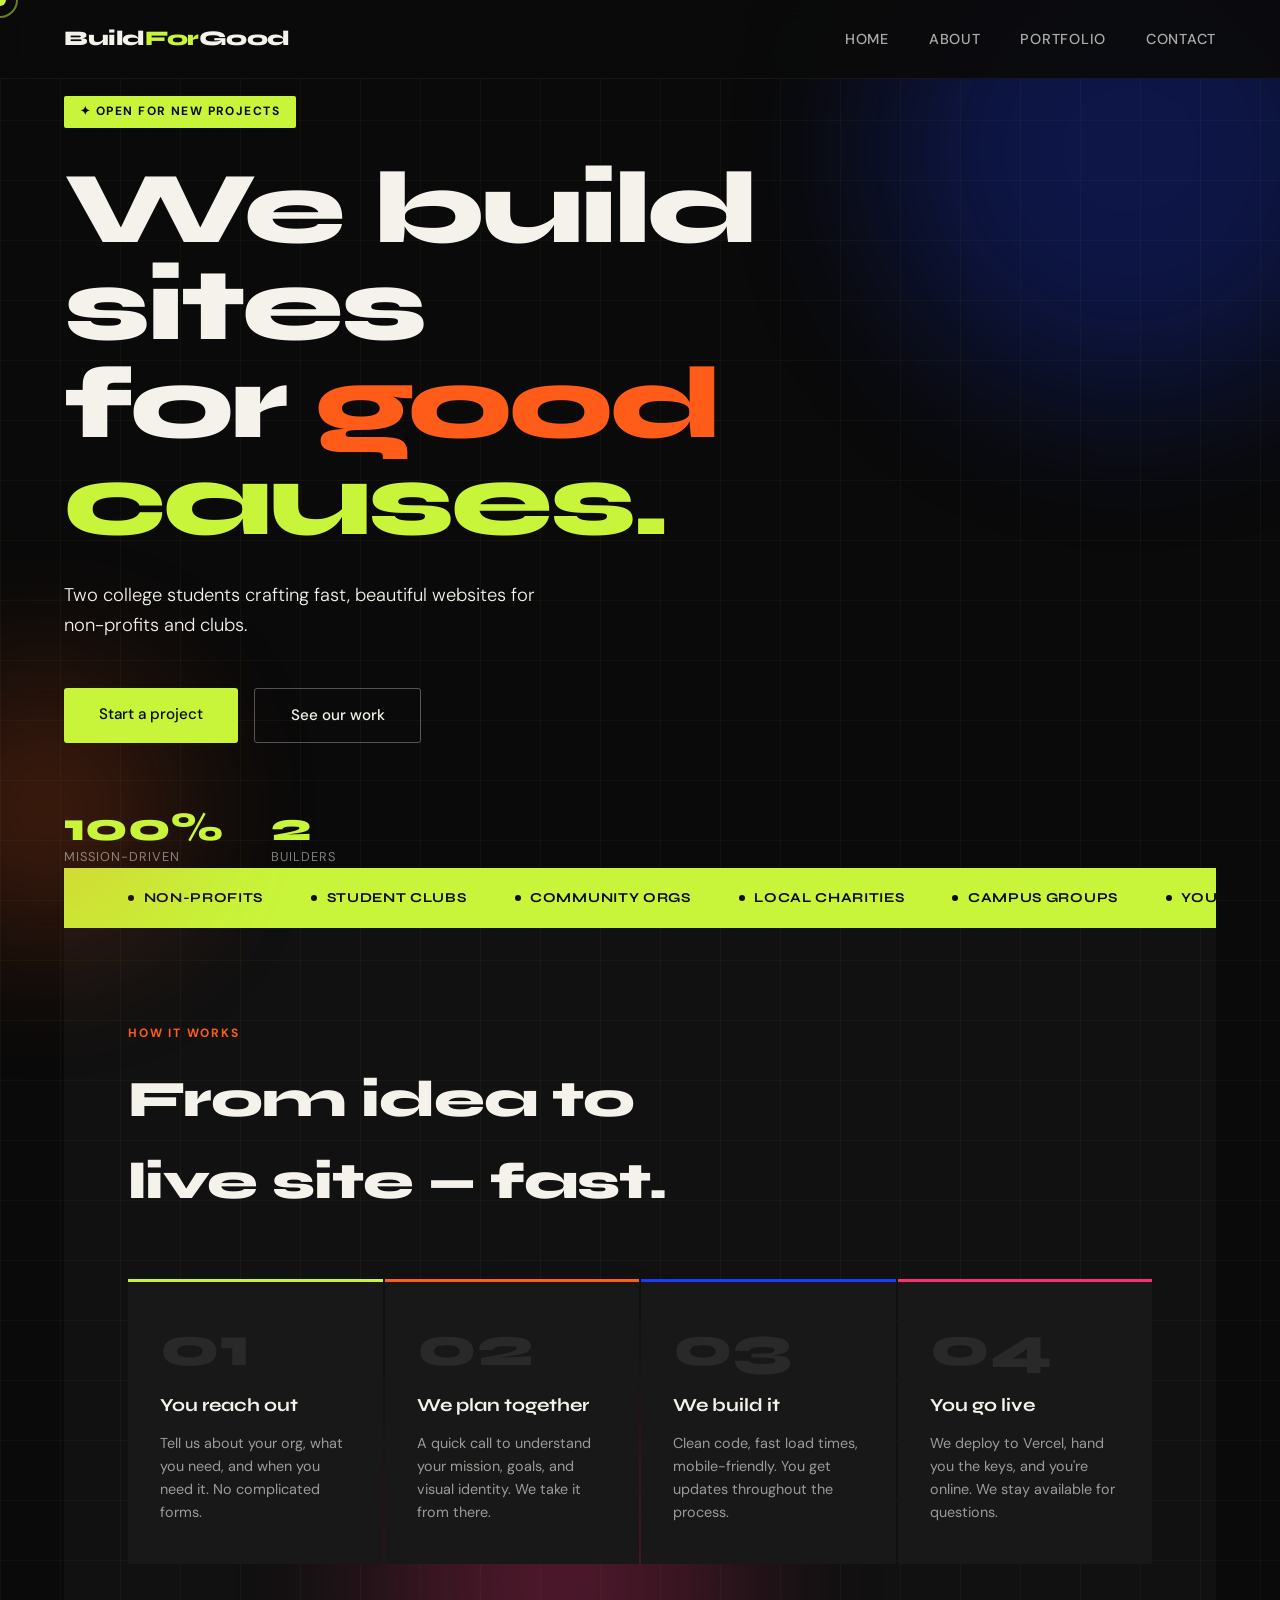
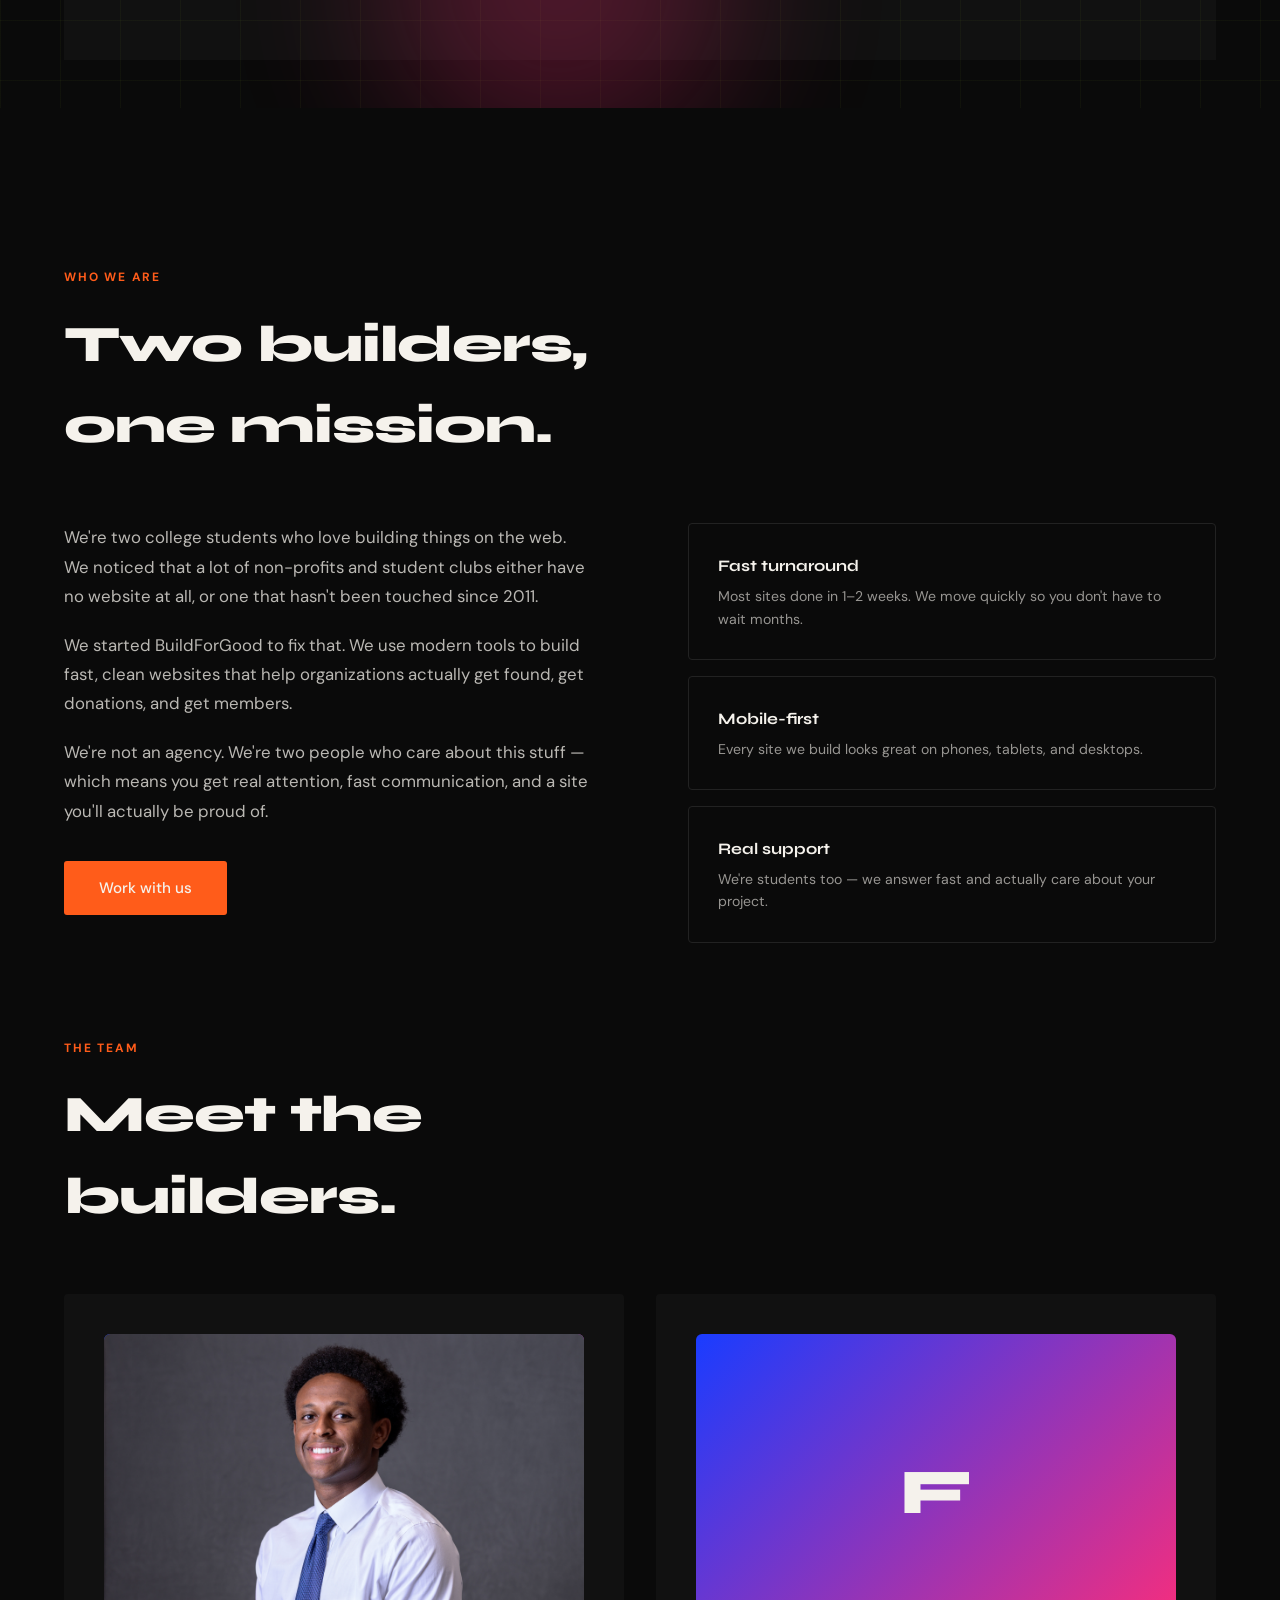
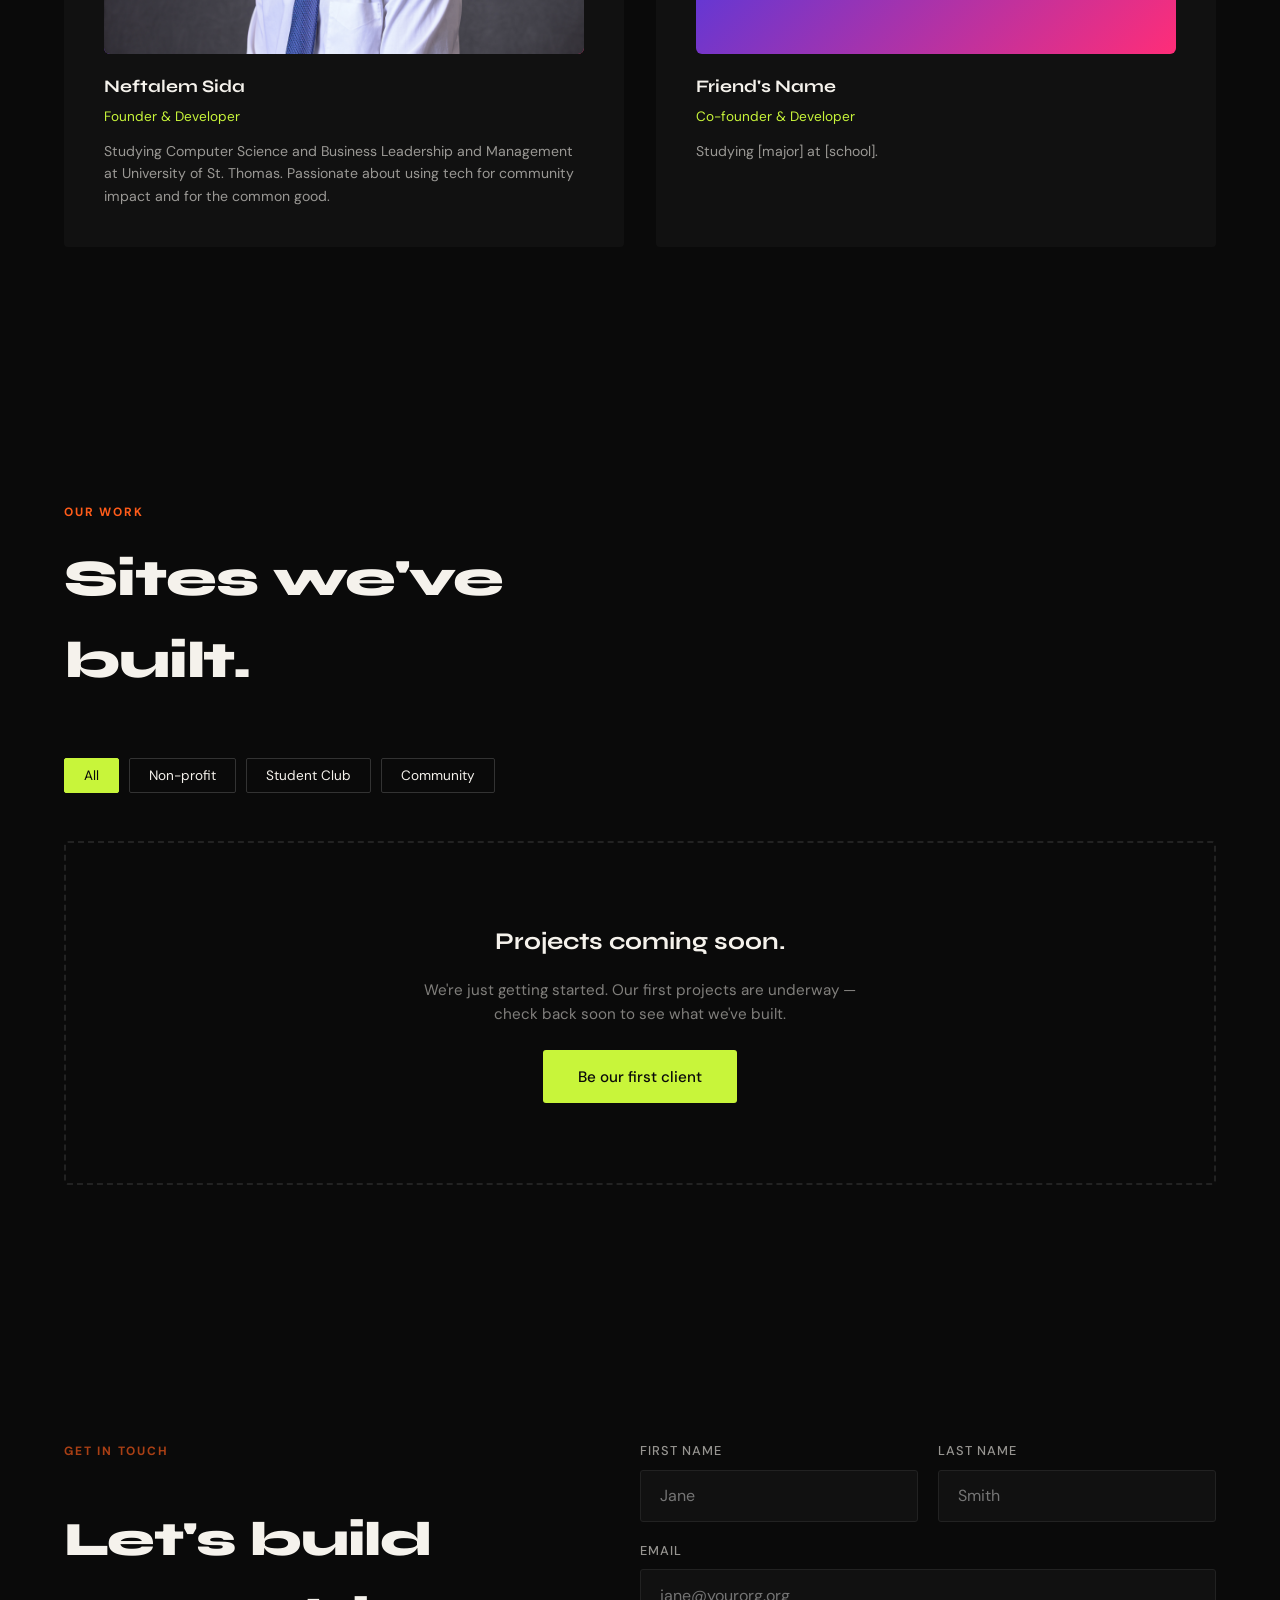
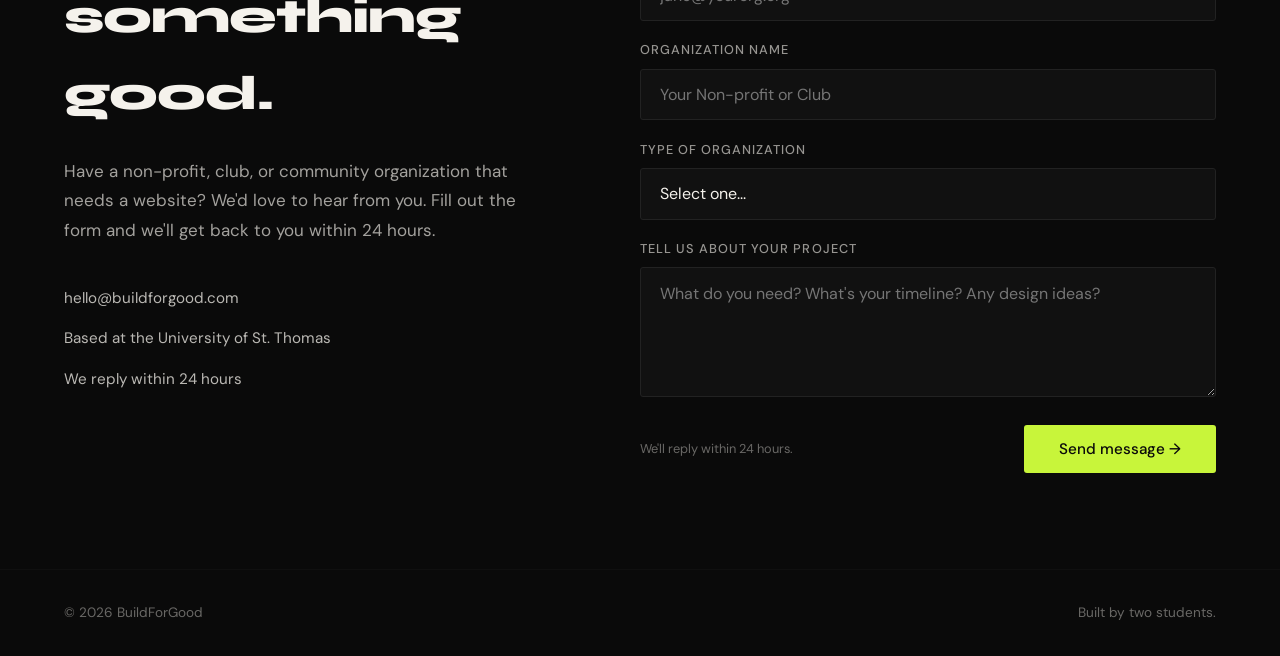
==== commit a299a065: "Improve navigation scrolling and hero buttons Made-with: Cursor" ====
--- a/index.html
+++ b/index.html
@@ -35,10 +35,6 @@
     .mobile-nav.open { display: flex; }
     .mobile-nav a { font-family: 'Syne', sans-serif; font-size: 2.2rem; font-weight: 800; color: var(--white); text-decoration: none; transition: color 0.2s; -webkit-tap-highlight-color: transparent; }
     .mobile-nav a:active { color: var(--lime); }
-
-    /* PAGES */
-    .page { display: none; min-height: 100vh; }
-    .page.active { display: block; }
 
     /* HOME */
     #home { position: relative; overflow: hidden; min-height: 100vh; display: flex; flex-direction: column; justify-content: center; padding: 6rem 4rem 3rem; }
@@ -213,7 +209,7 @@
   </nav>
 
   <!-- HOME -->
-  <div id="home" class="page active">
+  <div id="home">
     <section>
       <div class="bg-grid"></div>
       <div class="blob blob-1"></div>
@@ -224,8 +220,8 @@
         <h1>We build sites<br>for <span class="accent-orange">good</span><br><span class="accent-lime">causes.</span></h1>
         <p class="hero-sub">Two college students crafting fast, beautiful websites for non-profits and clubs.</p>
         <div class="hero-ctas">
-          <a href="#contact" class="btn btn-lime" onclick="navTo('contact')">Start a project</a>
-          <a href="#portfolio" class="btn btn-outline" onclick="navTo('portfolio')">See our work</a>
+          <a href="#contact" class="btn btn-lime">Start a project</a>
+          <a href="#portfolio" class="btn btn-outline">See our work</a>
         </div>
         <div class="hero-stats">
           <div class="stat-item">
@@ -278,7 +274,7 @@
   </div>
 
   <!-- ABOUT -->
-  <div id="about" class="page">
+  <div id="about">
     <section>
       <p class="section-label">Who we are</p>
       <h2 class="section-title">Two builders, one mission.</h2>
@@ -287,8 +283,7 @@
           <p>We're two college students who love building things on the web. We noticed that a lot of non-profits and student clubs either have no website at all, or one that hasn't been touched since 2011.</p>
           <p>We started BuildForGood to fix that. We use modern tools to build fast, clean websites that help organizations actually get found, get donations, and get members.</p>
           <p>We're not an agency. We're two people who care about this stuff — which means you get real attention, fast communication, and a site you'll actually be proud of.</p>
-          <a href="#contact" class="btn btn-orange" onclick="navTo('contact')" style="margin-top:1rem; display:inline-block;">Work with us</a>
-        </div>
+          <a href="#contact" class="btn btn-orange" onclick="navTo('contact', true)" style="margin-top:1rem; display:inline-block;">Work with us</a>        </div>
         <div class="about-cards">
           <div class="about-card fade-in">
             <h3>Fast turnaround</h3>
@@ -328,7 +323,7 @@
   </div>
 
   <!-- PORTFOLIO -->
-  <div id="portfolio" class="page">
+  <div id="portfolio">
     <section>
       <p class="section-label">Our work</p>
       <h2 class="section-title">Sites we've built.</h2>
@@ -349,7 +344,7 @@
   </div>
 
   <!-- CONTACT -->
-  <div id="contact" class="page">
+  <div id="contact">
     <section>
       <div class="contact-grid">
         <div class="contact-info">
@@ -429,14 +424,26 @@
       document.body.style.overflow = mobileNav.classList.contains('open') ? 'hidden' : '';
     });
 
-    function navTo(id) {
-      hamburger.classList.remove('open');
-      mobileNav.classList.remove('open');
-      document.body.style.overflow = '';
-      document.querySelectorAll('.page').forEach(p => p.classList.remove('active'));
-      document.getElementById(id).classList.add('active');
-      window.scrollTo({ top: 0, behavior: 'smooth' });
-      setTimeout(observeFadeIns, 100);
+    function navTo(id, scrollToForm = false) {
+      // Close mobile nav if open
+      if (hamburger && mobileNav) {
+        hamburger.classList.remove('open');
+        mobileNav.classList.remove('open');
+        document.body.style.overflow = '';
+      }
+
+      // Decide what to scroll to
+      const target = scrollToForm
+        ? document.getElementById('contactForm')
+        : document.getElementById(id);
+
+      if (target) {
+        target.scrollIntoView({ behavior: 'smooth', block: 'start' });
+      }
+
+      setTimeout(() => {
+        observeFadeIns();
+      }, 100);
     }
 
     function observeFadeIns() {
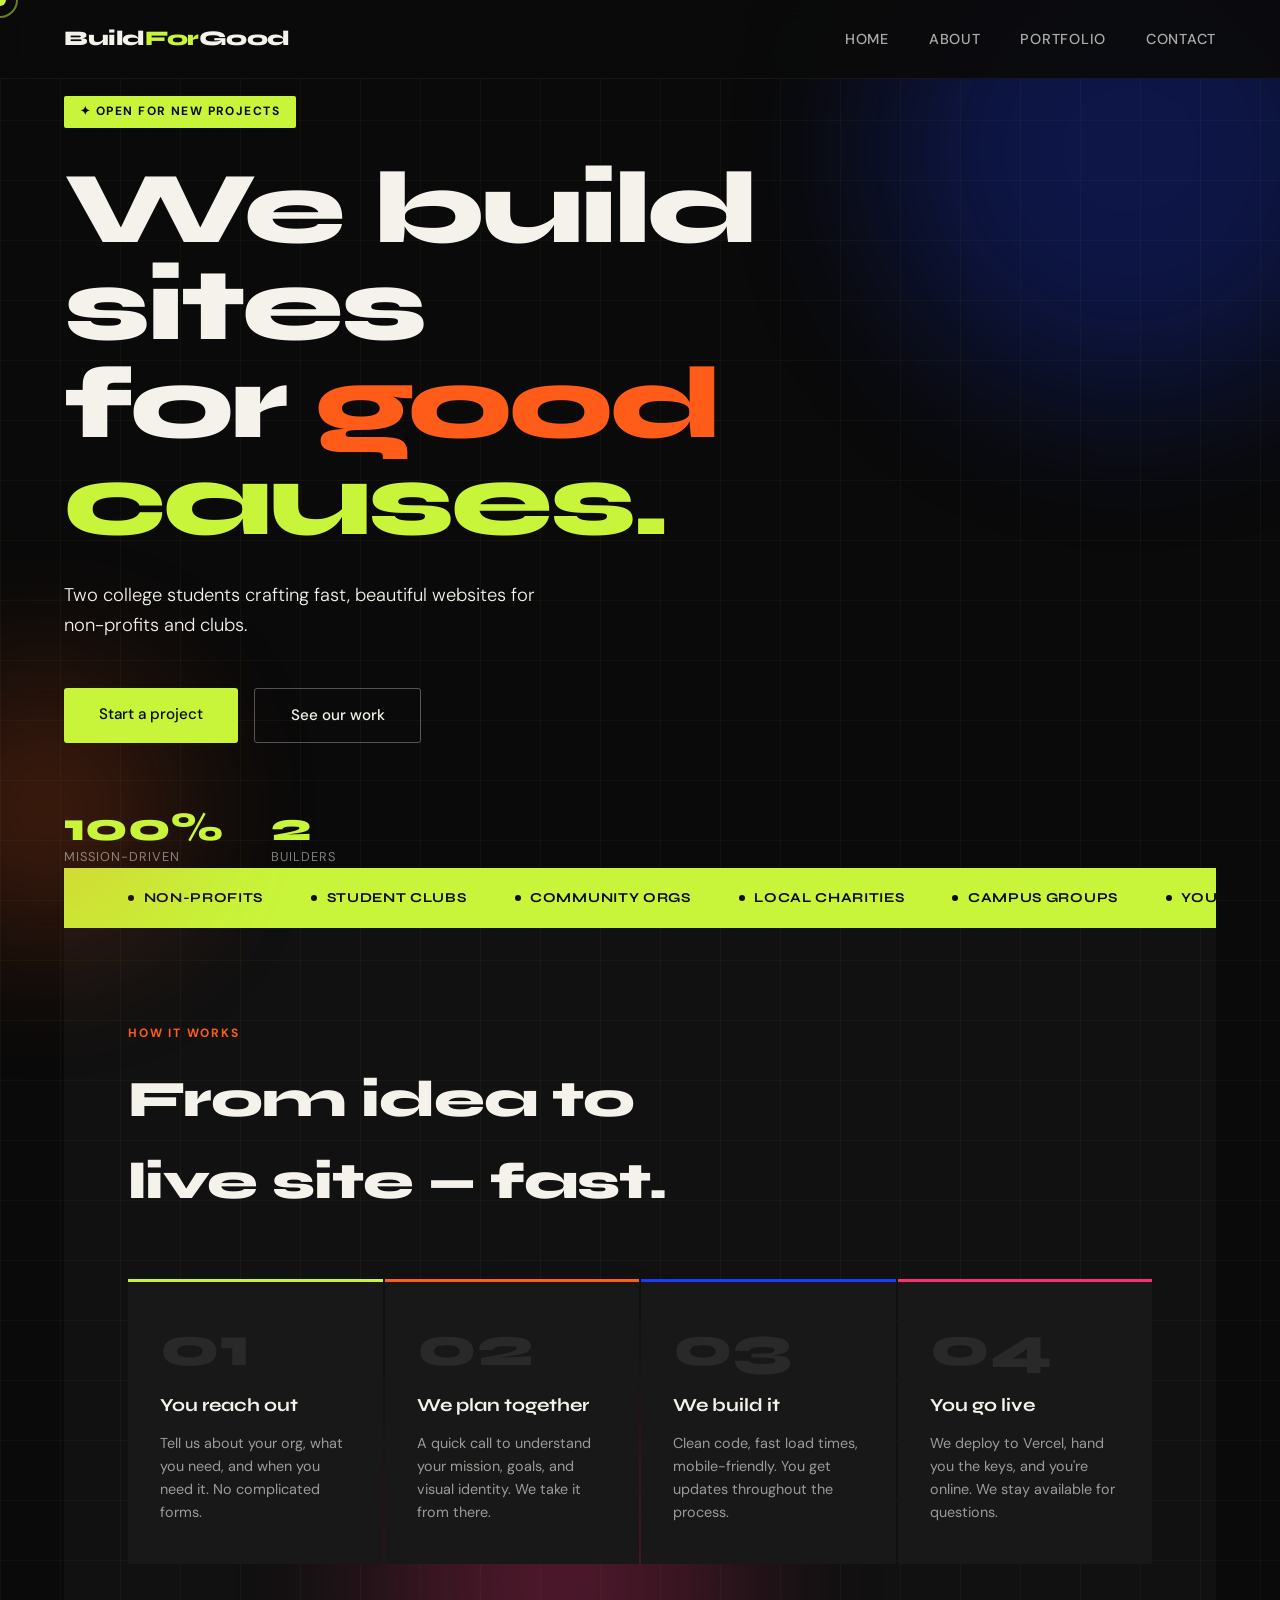
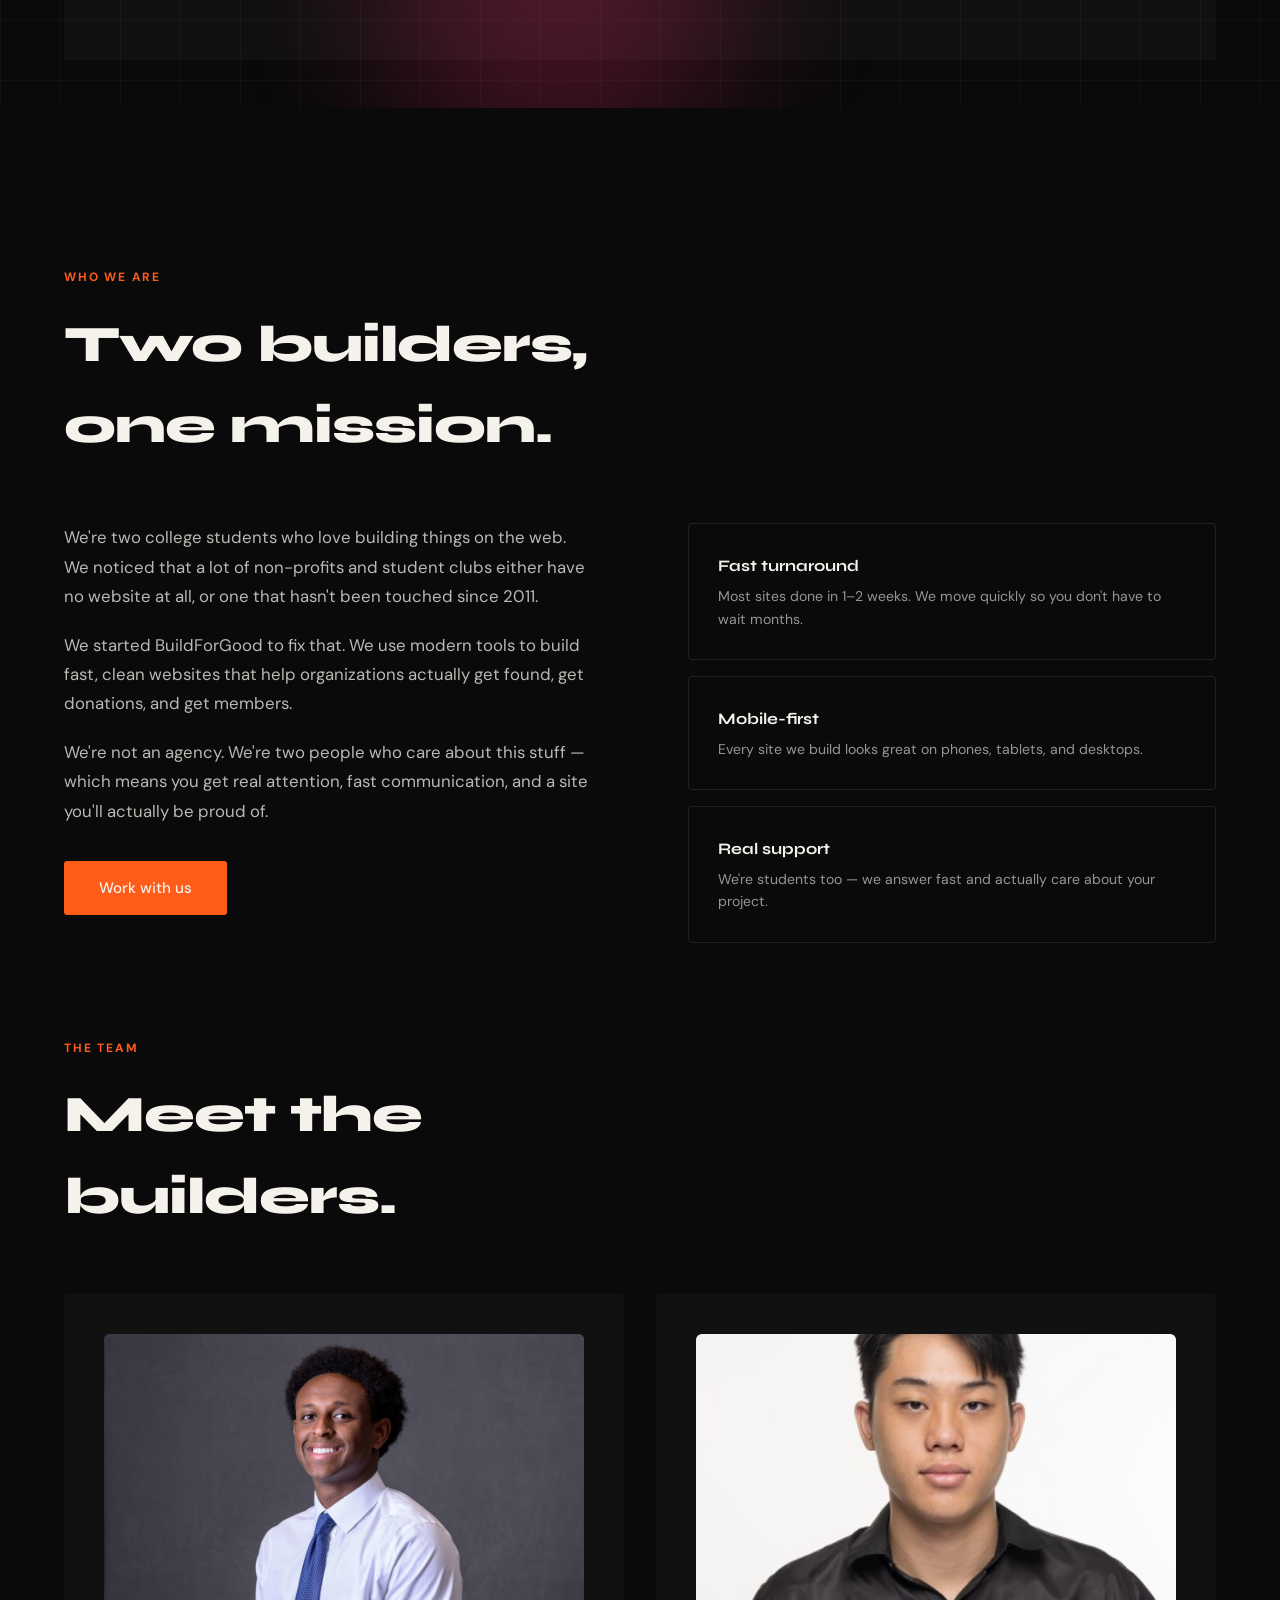
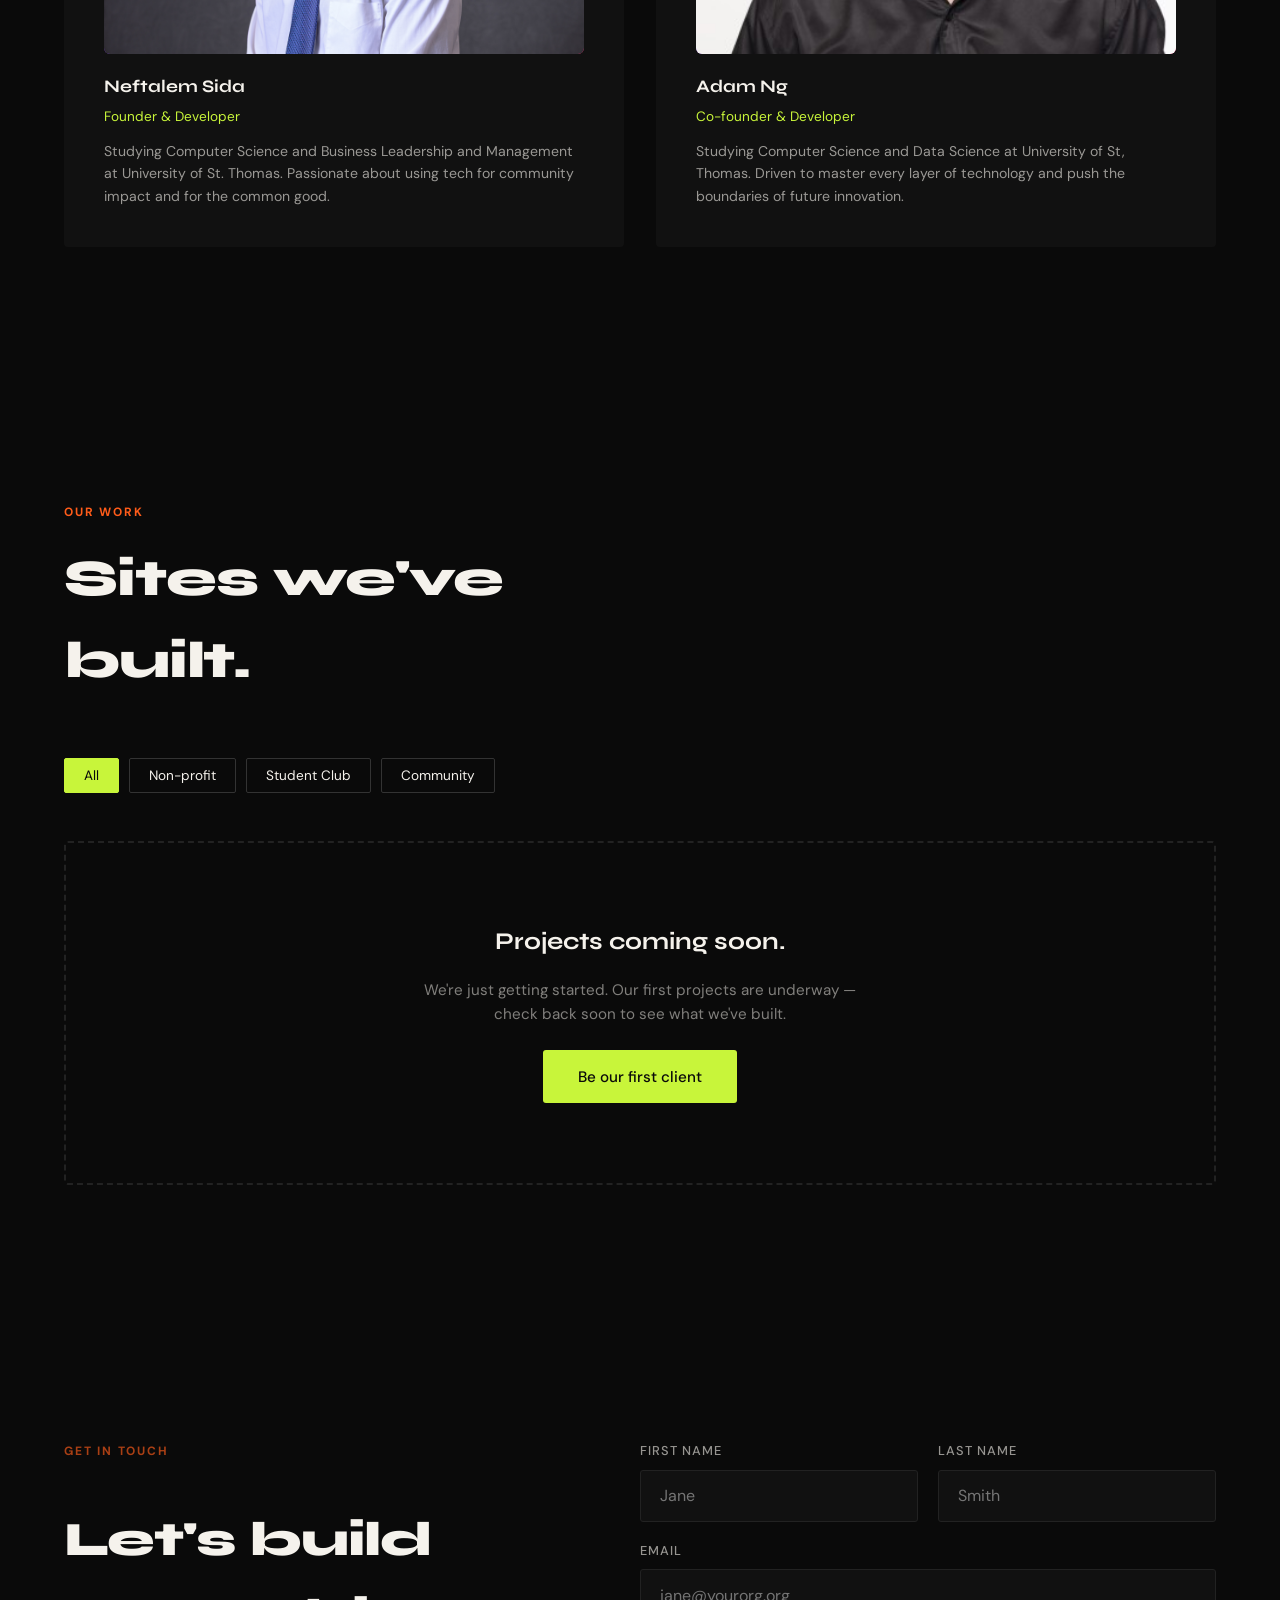
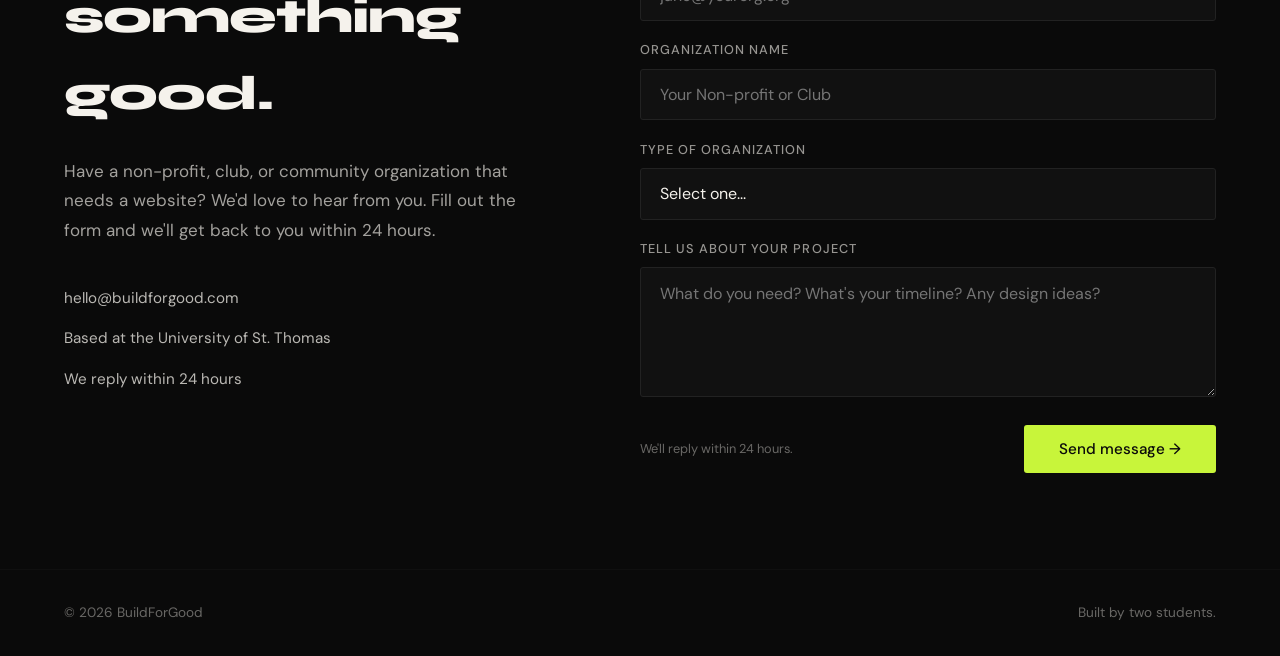
==== commit e044fa06: "added Adams photo and bio" ====
--- a/index.html
+++ b/index.html
@@ -1,15 +1,20 @@
 <!DOCTYPE html>
 <html lang="en">
 <head>
+  <link rel="icon" type="image/png" href="logo.png">
+  <link rel="apple-touch-icon" href="logo.png">
+  <link rel="shortcut icon" href="logo.png">
   <meta charset="UTF-8" />
   <meta name="viewport" content="width=device-width, initial-scale=1.0"/>
-  <title>BuildForGood</title>
+  <meta name="description" content="BuildForGood creates fast, modern websites for non-profits, student clubs, and community organizations.">
+  <title>BuildForGood – Websites for good causes</title>
   <link href="https://fonts.googleapis.com/css2?family=Syne:wght@400;600;700;800&family=DM+Sans:ital,wght@0,300;0,400;0,500;1,300&display=swap" rel="stylesheet"/>
   <style>
     *, *::before, *::after { box-sizing: border-box; margin: 0; padding: 0; }
     :root { --black: #0a0a0a; --white: #f5f2ec; --lime: #c8f53a; --orange: #ff5c1a; --blue: #1a3cff; --pink: #ff2d78; }
     html { scroll-behavior: smooth; }
     body { background: var(--black); color: var(--white); font-family: 'DM Sans', sans-serif; font-size: 17px; line-height: 1.6; cursor: none; }
+    a:focus, button:focus, input:focus, select:focus, textarea:focus { outline: 2px solid var(--lime); outline-offset: 2px; }
 
     .cursor { width: 12px; height: 12px; background: var(--lime); border-radius: 50%; position: fixed; pointer-events: none; z-index: 9999; transition: transform 0.15s ease; transform: translate(-50%, -50%); }
     .cursor-ring { width: 36px; height: 36px; border: 2px solid var(--lime); border-radius: 50%; position: fixed; pointer-events: none; z-index: 9998; transition: transform 0.35s ease; transform: translate(-50%, -50%); opacity: 0.5; }
@@ -305,17 +310,19 @@
         <div class="team-grid">
           <div class="team-card fade-in">
             <div class="team-avatar">
-              <img src="Nefsheadshot.jpg" alt="Neftalem Sida" style="width:100%; height:100%; object-fit:cover;"/>
+              <img src="Nefsheadshot.jpg" alt="Neftalem Sida's headshot" style="width:100%; height:100%; object-fit:cover;"/>
             </div>
             <div class="team-name">Neftalem Sida</div>
             <div class="team-role">Founder & Developer</div>
             <p class="team-bio">Studying Computer Science and Business Leadership and Management at University of St. Thomas. Passionate about using tech for community impact and for the common good.</p>
           </div>
           <div class="team-card fade-in">
-            <div class="team-avatar">F</div>
-            <div class="team-name">Friend's Name</div>
+            <div class="team-avatar">
+              <img src="Adamheadshot.png" alt="Adam Ng's headshot" style="width:100%; height:100%; object-fit:cover;"/>
+          </div>
+            <div class="team-name">Adam Ng</div>
             <div class="team-role">Co-founder & Developer</div>
-            <p class="team-bio">Studying [major] at [school].</p>
+            <p class="team-bio">Studying Computer Science and Data Science at University of St, Thomas. Driven to master every layer of technology and push the boundaries of future innovation.</p>
           </div>
         </div>
       </div>
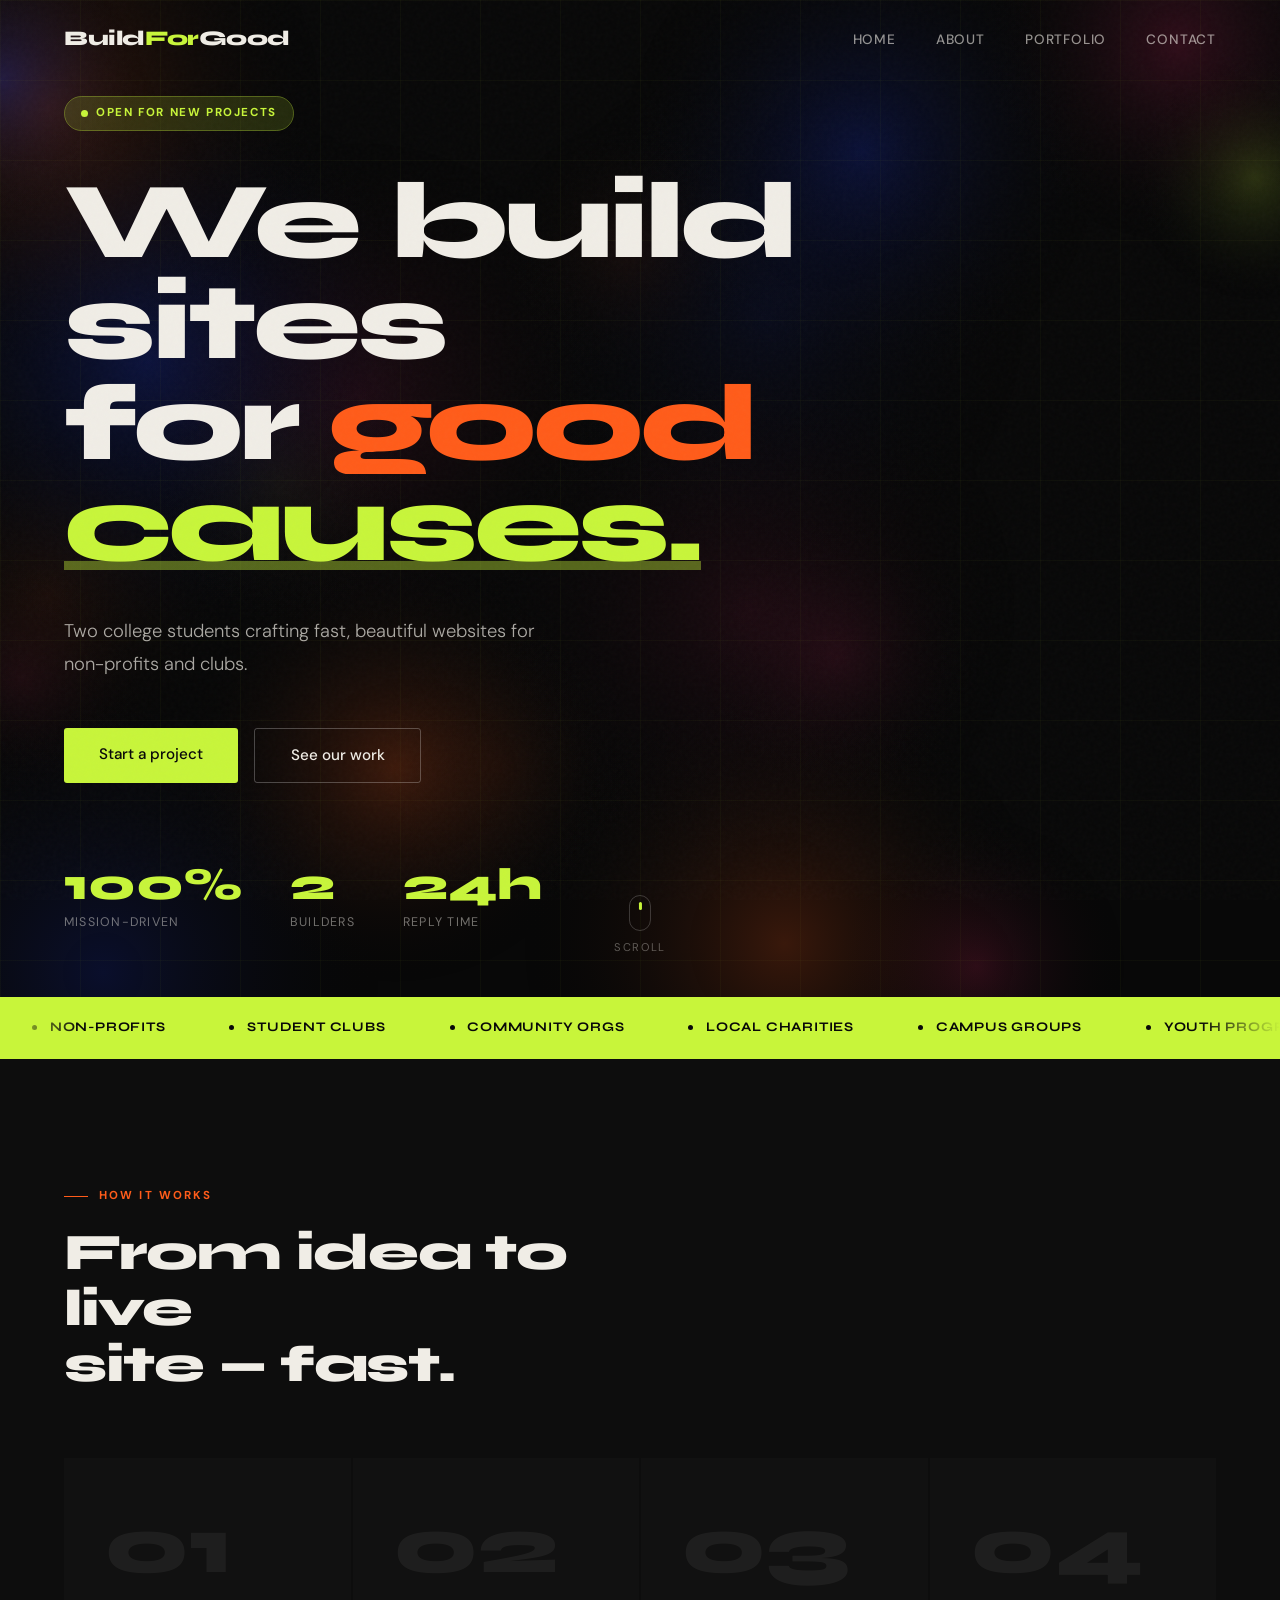
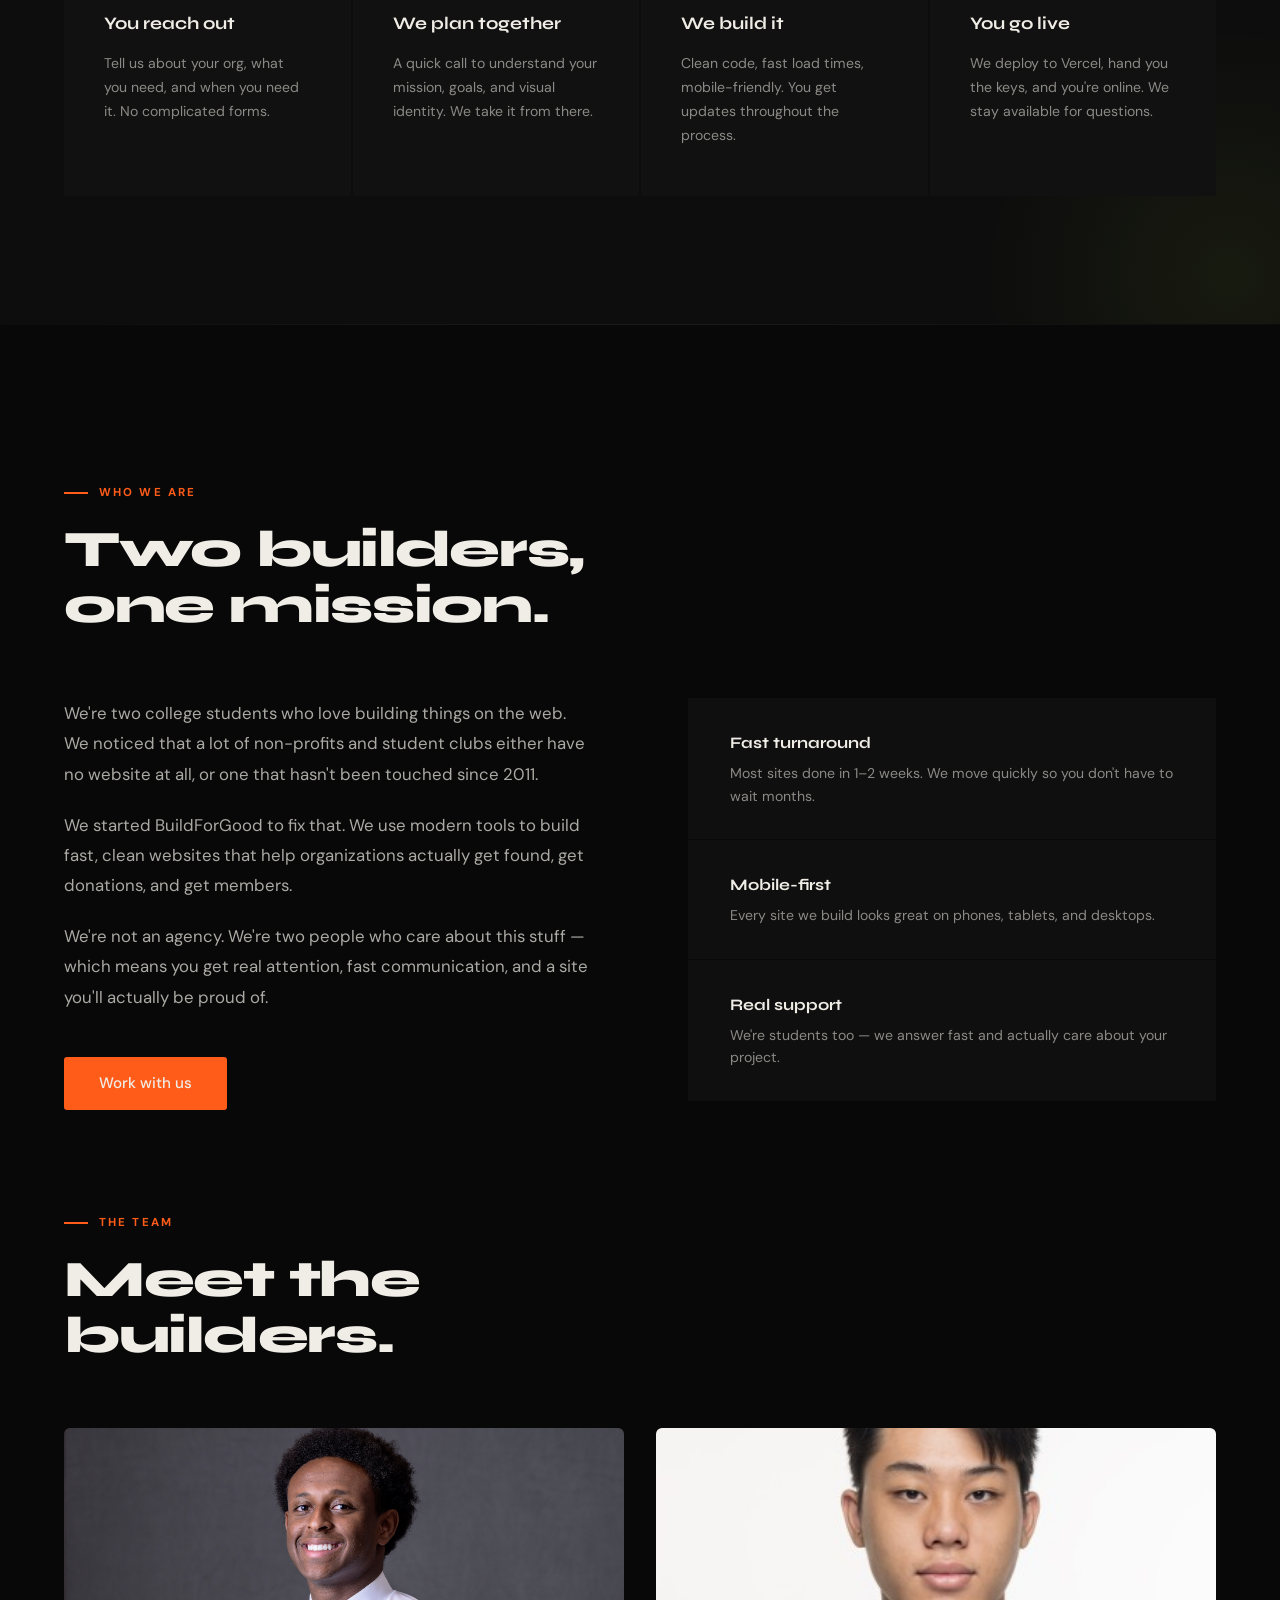
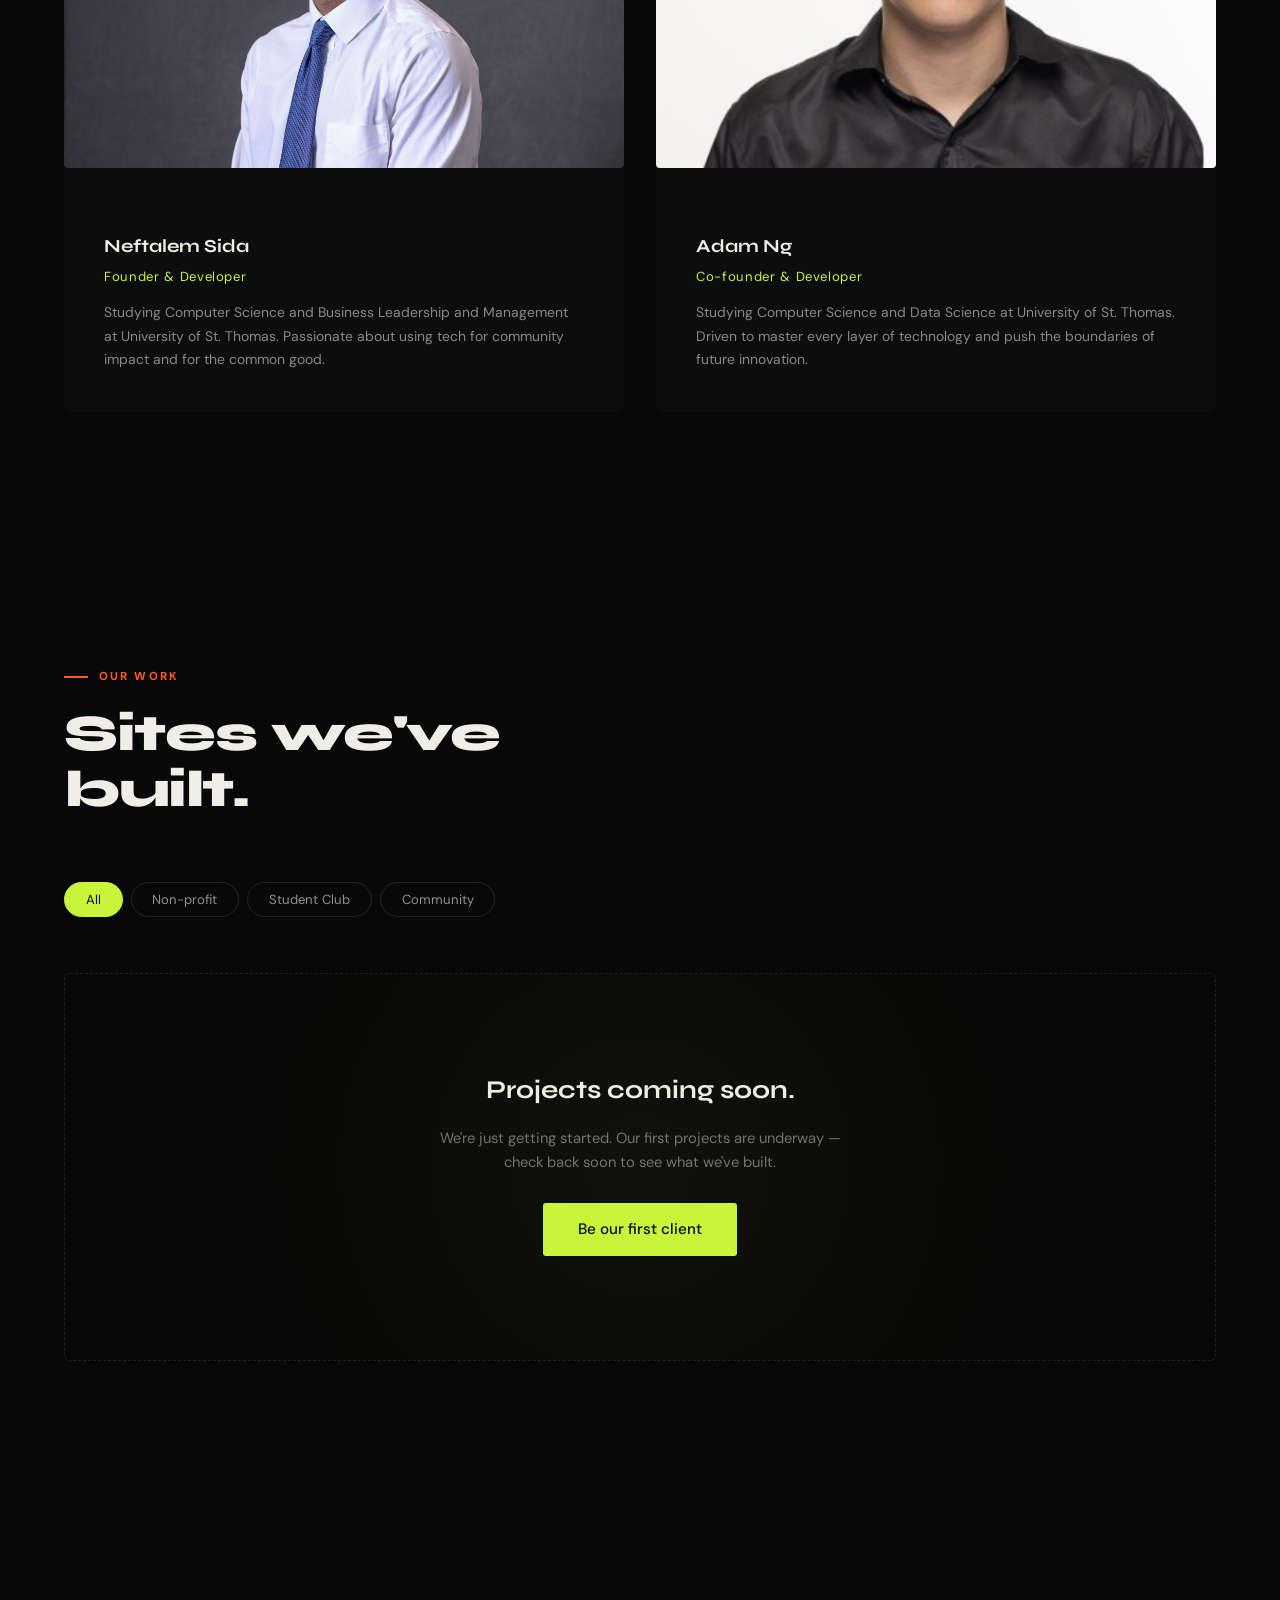
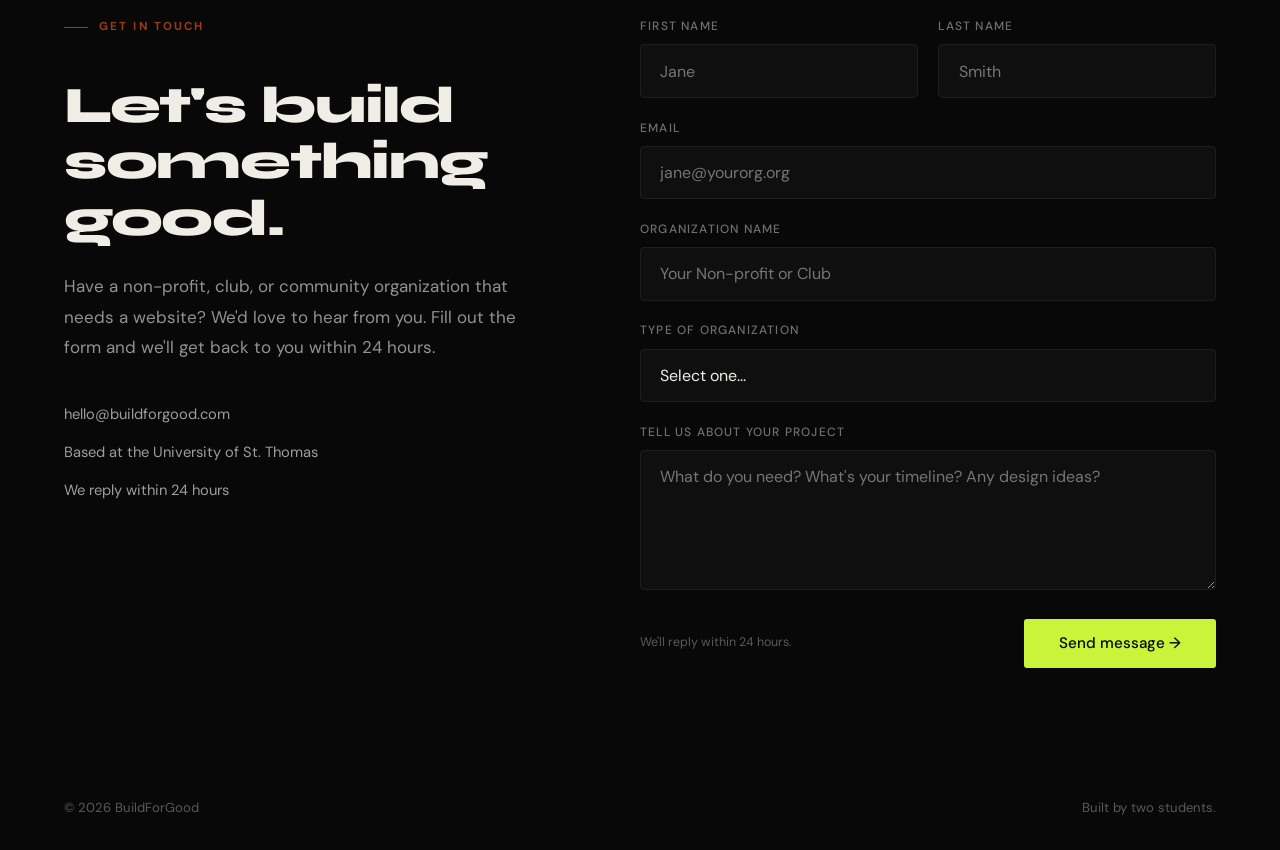
==== commit 96c5811e: "Add core animations and stabilize custom cursor - Implement infinite scroll marquee and 3D tilt hove" ====
--- a/index.html
+++ b/index.html
@@ -2,8 +2,6 @@
 <html lang="en">
 <head>
   <link rel="icon" type="image/png" href="logo.png">
-  <link rel="apple-touch-icon" href="logo.png">
-  <link rel="shortcut icon" href="logo.png">
   <meta charset="UTF-8" />
   <meta name="viewport" content="width=device-width, initial-scale=1.0"/>
   <meta name="description" content="BuildForGood creates fast, modern websites for non-profits, student clubs, and community organizations.">
@@ -11,188 +9,690 @@
   <link href="https://fonts.googleapis.com/css2?family=Syne:wght@400;600;700;800&family=DM+Sans:ital,wght@0,300;0,400;0,500;1,300&display=swap" rel="stylesheet"/>
   <style>
     *, *::before, *::after { box-sizing: border-box; margin: 0; padding: 0; }
-    :root { --black: #0a0a0a; --white: #f5f2ec; --lime: #c8f53a; --orange: #ff5c1a; --blue: #1a3cff; --pink: #ff2d78; }
+    :root {
+      --black: #080808;
+      --white: #f0ede6;
+      --lime: #c8f53a;
+      --lime-dim: rgba(200,245,58,0.15);
+      --orange: #ff5c1a;
+      --blue: #1a3cff;
+      --pink: #ff2d78;
+    }
     html { scroll-behavior: smooth; }
-    body { background: var(--black); color: var(--white); font-family: 'DM Sans', sans-serif; font-size: 17px; line-height: 1.6; cursor: none; }
-    a:focus, button:focus, input:focus, select:focus, textarea:focus { outline: 2px solid var(--lime); outline-offset: 2px; }
-
-    .cursor { width: 12px; height: 12px; background: var(--lime); border-radius: 50%; position: fixed; pointer-events: none; z-index: 9999; transition: transform 0.15s ease; transform: translate(-50%, -50%); }
-    .cursor-ring { width: 36px; height: 36px; border: 2px solid var(--lime); border-radius: 50%; position: fixed; pointer-events: none; z-index: 9998; transition: transform 0.35s ease; transform: translate(-50%, -50%); opacity: 0.5; }
-    @media (hover: none) { .cursor, .cursor-ring { display: none; } body { cursor: auto; } a, button, input, select, textarea { cursor: pointer; } }
-
-    /* NAV */
-    nav { position: fixed; top: 0; left: 0; right: 0; z-index: 100; display: flex; justify-content: space-between; align-items: center; padding: 1.4rem 4rem; background: rgba(10,10,10,0.9); backdrop-filter: blur(12px); -webkit-backdrop-filter: blur(12px); border-bottom: 1px solid rgba(255,255,255,0.05); }
-    .logo { font-family: 'Syne', sans-serif; font-weight: 800; font-size: 1.3rem; letter-spacing: -0.02em; color: var(--white); text-decoration: none; }
+    body {
+      background: var(--black);
+      color: var(--white);
+      font-family: 'DM Sans', sans-serif;
+      font-size: 17px;
+      line-height: 1.6;
+      cursor: none;
+      overflow-x: hidden;
+    }
+    a:focus, button:focus, input:focus, select:focus, textarea:focus {
+      outline: 2px solid var(--lime); outline-offset: 2px;
+    }
+
+    /* ── CUSTOM CURSOR ── */
+    .cursor-dot, .cursor-ring {
+      position: fixed; 
+      top: 0; left: 0;
+      pointer-events: none; 
+      z-index: 9999;
+      opacity: 0; /* Hidden until mouse enters */
+      transition: opacity 0.3s ease;
+    }
+    .cursor-dot {
+      width: 8px; height: 8px; 
+      background: var(--lime);
+      border-radius: 50%;
+      /* Centers the dot on the exact coordinate */
+      margin: -4px 0 0 -4px; 
+    }
+    .cursor-ring {
+      width: 30px; height: 30px;
+      border: 1.5px solid rgba(200,245,58,0.6);
+      border-radius: 50%;
+      margin: -15px 0 0 -15px;
+      transition: width 0.3s ease, height 0.3s ease, border-color 0.3s ease, background 0.3s ease;
+    }
+    
+    /* Hover state for links and buttons */
+    body.cursor-hover .cursor-dot { 
+      background: var(--orange); 
+      transform: scale(1.5);
+    }
+    body.cursor-hover .cursor-ring { 
+      width: 44px; height: 44px; 
+      margin: -22px 0 0 -22px; /* Re-center the larger size */
+      border-color: var(--orange);
+      background: rgba(255, 92, 26, 0.05);
+    }
+    
+    /* Fallback for touch devices */
+    @media (hover: none) { 
+      .cursor-dot, .cursor-ring { display: none !important; } 
+      body { cursor: auto; } 
+    }
+
+    /* ── NOISE OVERLAY ── */
+    body::before {
+      content: '';
+      position: fixed; inset: 0; z-index: 9997; pointer-events: none;
+      background-image: url("data:image/svg+xml,%3Csvg viewBox='0 0 256 256' xmlns='http://www.w3.org/2000/svg'%3E%3Cfilter id='noise'%3E%3CfeTurbulence type='fractalNoise' baseFrequency='0.9' numOctaves='4' stitchTiles='stitch'/%3E%3C/filter%3E%3Crect width='100%25' height='100%25' filter='url(%23noise)' opacity='1'/%3E%3C/svg%3E");
+      opacity: 0.025;
+    }
+
+    /* ── NAV ── */
+    nav {
+      position: fixed; top: 0; left: 0; right: 0; z-index: 200;
+      display: flex; justify-content: space-between; align-items: center;
+      padding: 1.4rem 4rem;
+      background: rgba(8,8,8,0);
+      backdrop-filter: blur(0px);
+      transition: background 0.5s, backdrop-filter 0.5s, border-color 0.5s;
+      border-bottom: 1px solid transparent;
+    }
+    nav.scrolled {
+      background: rgba(8,8,8,0.85);
+      backdrop-filter: blur(20px);
+      border-color: rgba(255,255,255,0.05);
+    }
+    .logo {
+      font-family: 'Syne', sans-serif;
+      font-weight: 800; font-size: 1.3rem; letter-spacing: -0.02em;
+      color: var(--white); text-decoration: none;
+      position: relative; overflow: hidden;
+    }
     .logo span { color: var(--lime); }
+    .logo::after {
+      content: attr(data-text);
+      position: absolute; inset: 0;
+      color: var(--lime);
+      clip-path: inset(0 100% 0 0);
+      transition: clip-path 0.5s cubic-bezier(0.77,0,0.18,1);
+    }
+    .logo:hover::after { clip-path: inset(0 0% 0 0); }
+
     .nav-links { display: flex; gap: 2.5rem; list-style: none; }
-    .nav-links a { color: var(--white); text-decoration: none; font-size: 0.9rem; font-weight: 500; letter-spacing: 0.05em; text-transform: uppercase; opacity: 0.7; transition: opacity 0.2s; cursor: none; }
+    .nav-links a {
+      color: var(--white); text-decoration: none;
+      font-size: 0.85rem; font-weight: 500;
+      letter-spacing: 0.06em; text-transform: uppercase;
+      opacity: 0.6; transition: opacity 0.2s;
+      position: relative; cursor: none;
+    }
+    .nav-links a::after {
+      content: '';
+      position: absolute; bottom: -4px; left: 0; width: 0; height: 1.5px;
+      background: var(--lime);
+      transition: width 0.3s cubic-bezier(0.77,0,0.18,1);
+    }
     .nav-links a:hover { opacity: 1; }
+    .nav-links a:hover::after { width: 100%; }
 
     /* Hamburger */
-    .hamburger { display: none; flex-direction: column; gap: 5px; background: none; border: none; padding: 4px; cursor: pointer; -webkit-tap-highlight-color: transparent; }
+    .hamburger {
+      display: none; flex-direction: column; gap: 5px;
+      background: none; border: none; padding: 4px; cursor: pointer;
+      -webkit-tap-highlight-color: transparent;
+    }
     .hamburger span { display: block; width: 24px; height: 2px; background: var(--white); border-radius: 2px; transition: all 0.3s; }
     .hamburger.open span:nth-child(1) { transform: translateY(7px) rotate(45deg); }
     .hamburger.open span:nth-child(2) { opacity: 0; }
     .hamburger.open span:nth-child(3) { transform: translateY(-7px) rotate(-45deg); }
 
     /* Mobile drawer */
-    .mobile-nav { display: none; position: fixed; inset: 0; background: var(--black); z-index: 99; flex-direction: column; justify-content: center; align-items: center; gap: 2.5rem; }
+    .mobile-nav {
+      display: none; position: fixed; inset: 0;
+      background: var(--black); z-index: 190;
+      flex-direction: column; justify-content: center; align-items: center; gap: 2.5rem;
+    }
     .mobile-nav.open { display: flex; }
-    .mobile-nav a { font-family: 'Syne', sans-serif; font-size: 2.2rem; font-weight: 800; color: var(--white); text-decoration: none; transition: color 0.2s; -webkit-tap-highlight-color: transparent; }
+    .mobile-nav a {
+      font-family: 'Syne', sans-serif; font-size: 2.2rem; font-weight: 800;
+      color: var(--white); text-decoration: none; transition: color 0.2s;
+    }
     .mobile-nav a:active { color: var(--lime); }
 
-    /* HOME */
-    #home { position: relative; overflow: hidden; min-height: 100vh; display: flex; flex-direction: column; justify-content: center; padding: 6rem 4rem 3rem; }
-    .bg-grid { position: absolute; inset: 0; background-image: linear-gradient(rgba(200,245,58,0.04) 1px, transparent 1px), linear-gradient(90deg, rgba(200,245,58,0.04) 1px, transparent 1px); background-size: 60px 60px; }
-    .blob { position: absolute; border-radius: 50%; filter: blur(80px); opacity: 0.25; animation: float 8s ease-in-out infinite; }
-    .blob-1 { width: 500px; height: 500px; background: var(--blue); top: -100px; right: -100px; }
-    .blob-2 { width: 350px; height: 350px; background: var(--pink); bottom: -50px; left: 30%; animation-delay: 3s; }
-    .blob-3 { width: 250px; height: 250px; background: var(--orange); top: 40%; left: -80px; animation-delay: 5s; }
-    @keyframes float { 0%, 100% { transform: translateY(0) scale(1); } 50% { transform: translateY(-30px) scale(1.05); } }
-
-    .hero-content { position: relative; z-index: 1; max-width: 900px; }
-    .hero-badge { display: inline-block; background: var(--lime); color: var(--black); font-size: 0.75rem; font-weight: 700; letter-spacing: 0.12em; text-transform: uppercase; padding: 0.4rem 1rem; border-radius: 2px; margin-bottom: 2rem; animation: slideDown 0.6s ease both; }
-    h1 { font-family: 'Syne', sans-serif; font-weight: 800; font-size: clamp(3rem, 8vw, 7rem); line-height: 0.95; letter-spacing: -0.03em; margin-bottom: 2rem; animation: slideUp 0.8s ease both 0.1s; }
-    h1 .accent-orange { color: var(--orange); }
-    h1 .accent-lime { color: var(--lime); }
-    .hero-sub { font-size: 1.15rem; font-weight: 300; max-width: 500px; opacity: 0.75; margin-bottom: 3rem; animation: slideUp 0.8s ease both 0.25s; }
-    .hero-ctas { display: flex; gap: 1rem; flex-wrap: wrap; animation: slideUp 0.8s ease both 0.4s; }
-    .hero-stats { display: flex; gap: 3rem; margin-top: 4rem; animation: slideUp 0.8s ease both 0.55s; }
-    .stat-num { font-family: 'Syne', sans-serif; font-size: 2.5rem; font-weight: 800; color: var(--lime); line-height: 1; }
-    .stat-label { font-size: 0.8rem; opacity: 0.5; text-transform: uppercase; letter-spacing: 0.08em; }
-
-    .btn { display: inline-block; padding: 0.9rem 2.2rem; font-family: 'DM Sans', sans-serif; font-size: 0.95rem; font-weight: 500; border-radius: 3px; text-decoration: none; border: none; cursor: none; transition: transform 0.2s, box-shadow 0.2s; -webkit-tap-highlight-color: transparent; }
-    .btn:hover { transform: translateY(-3px); box-shadow: 0 12px 30px rgba(0,0,0,0.4); }
+    /* ── HERO ── */
+    #home {
+      position: relative; overflow: hidden;
+      min-height: 100vh; min-height: 100svh;
+      display: flex; flex-direction: column; justify-content: center;
+      padding: 6rem 4rem 0;
+    }
+
+    /* Animated gradient mesh background */
+    .mesh-bg {
+      position: absolute; inset: 0; z-index: 0;
+      background: var(--black);
+      overflow: hidden;
+    }
+    .mesh-bg canvas { position: absolute; inset: 0; width: 100%; height: 100%; }
+
+    /* Grid lines */
+    .bg-grid {
+      position: absolute; inset: 0; z-index: 1;
+      background-image:
+        linear-gradient(rgba(200,245,58,0.03) 1px, transparent 1px),
+        linear-gradient(90deg, rgba(200,245,58,0.03) 1px, transparent 1px);
+      background-size: 80px 80px;
+      animation: gridPan 30s linear infinite;
+    }
+    @keyframes gridPan {
+      from { background-position: 0 0; }
+      to { background-position: 80px 80px; }
+    }
+
+    .hero-content {
+      position: relative; z-index: 2;
+      max-width: 1000px;
+    }
+
+    .hero-badge {
+      display: inline-flex; align-items: center; gap: 0.5rem;
+      background: transparent;
+      border: 1px solid rgba(200,245,58,0.4);
+      color: var(--lime);
+      font-size: 0.72rem; font-weight: 700;
+      letter-spacing: 0.14em; text-transform: uppercase;
+      padding: 0.45rem 1rem; border-radius: 100px;
+      margin-bottom: 2.5rem;
+      animation: badgePop 0.8s cubic-bezier(0.34,1.56,0.64,1) both;
+      position: relative; overflow: hidden;
+    }
+    .hero-badge::before {
+      content: '';
+      position: absolute; inset: 0;
+      background: var(--lime-dim);
+      animation: pulse-border 2.5s ease infinite;
+    }
+    @keyframes badgePop { from { opacity:0; transform: scale(0.7) translateY(-10px); } to { opacity:1; transform: scale(1) translateY(0); } }
+    @keyframes pulse-border {
+      0%, 100% { opacity: 0.3; transform: scale(1); }
+      50% { opacity: 1; transform: scale(1.05); }
+    }
+    .badge-dot {
+      width: 7px; height: 7px;
+      background: var(--lime); border-radius: 50%;
+      animation: blink 1.4s ease infinite;
+      position: relative; z-index: 1;
+    }
+    @keyframes blink { 0%, 100% { opacity: 1; } 50% { opacity: 0.3; } }
+
+    /* HEADLINE — split character animation */
+    h1 {
+      font-family: 'Syne', sans-serif;
+      font-weight: 800;
+      font-size: clamp(3.2rem, 8.5vw, 7.5rem);
+      line-height: 0.93; letter-spacing: -0.035em;
+      margin-bottom: 2.5rem;
+    }
+    h1 .line { display: block; overflow: hidden; }
+    h1 .line-inner {
+      display: block;
+      animation: lineReveal 1s cubic-bezier(0.77,0,0.18,1) both;
+    }
+    h1 .line:nth-child(1) .line-inner { animation-delay: 0.15s; }
+    h1 .line:nth-child(2) .line-inner { animation-delay: 0.3s; }
+    h1 .line:nth-child(3) .line-inner { animation-delay: 0.45s; }
+    @keyframes lineReveal {
+      from { transform: translateY(110%) skewY(4deg); opacity: 0; }
+      to { transform: translateY(0) skewY(0deg); opacity: 1; }
+    }
+    .accent-orange { color: var(--orange); }
+    .accent-lime { color: var(--lime); position: relative; display: inline-block; }
+    .accent-lime::after {
+      content: '';
+      position: absolute; bottom: 0.05em; left: 0; right: 0;
+      height: 0.08em; background: var(--lime); opacity: 0.4;
+      transform: scaleX(0); transform-origin: left;
+      animation: underlineGrow 1s cubic-bezier(0.77,0,0.18,1) 0.9s both;
+    }
+    @keyframes underlineGrow { from { transform: scaleX(0); } to { transform: scaleX(1); } }
+
+    .hero-sub {
+      font-size: 1.15rem; font-weight: 300;
+      max-width: 480px; opacity: 0;
+      margin-bottom: 3rem; line-height: 1.75;
+      animation: fadeSlide 0.8s ease both 0.7s;
+      color: rgba(240,237,230,0.7);
+    }
+    @keyframes fadeSlide {
+      from { opacity: 0; transform: translateY(20px); }
+      to { opacity: 1; transform: translateY(0); }
+    }
+
+    .hero-ctas {
+      display: flex; gap: 1rem; flex-wrap: wrap;
+      animation: fadeSlide 0.8s ease both 0.85s;
+    }
+
+    .hero-stats {
+      display: flex; gap: 3rem; margin-top: 5rem;
+      animation: fadeSlide 0.8s ease both 1s;
+      padding-bottom: 4rem;
+    }
+    .stat-num {
+      font-family: 'Syne', sans-serif;
+      font-size: 2.8rem; font-weight: 800;
+      color: var(--lime); line-height: 1;
+      position: relative; display: inline-block;
+    }
+    .stat-label { font-size: 0.78rem; opacity: 0.45; text-transform: uppercase; letter-spacing: 0.1em; margin-top: 0.3rem; }
+
+    /* SCROLL INDICATOR */
+    .scroll-hint {
+      position: absolute; bottom: 2.5rem; left: 50%; transform: translateX(-50%);
+      z-index: 2;
+      display: flex; flex-direction: column; align-items: center; gap: 0.5rem;
+      opacity: 0; animation: fadeIn 1s ease 1.5s both;
+    }
+    @keyframes fadeIn { from { opacity: 0; } to { opacity: 1; } }
+    .scroll-hint span { font-size: 0.7rem; letter-spacing: 0.15em; text-transform: uppercase; opacity: 0.35; }
+    .scroll-mouse {
+      width: 22px; height: 36px;
+      border: 1.5px solid rgba(255,255,255,0.2);
+      border-radius: 20px;
+      position: relative; display: flex; justify-content: center;
+    }
+    .scroll-mouse::after {
+      content: '';
+      width: 3px; height: 8px;
+      background: var(--lime);
+      border-radius: 2px;
+      position: absolute; top: 6px;
+      animation: scrollBob 1.8s ease infinite;
+    }
+    @keyframes scrollBob {
+      0% { transform: translateY(0); opacity: 1; }
+      80% { transform: translateY(12px); opacity: 0; }
+      100% { transform: translateY(0); opacity: 0; }
+    }
+
+    /* ── BUTTONS ── */
+    .btn {
+      display: inline-block;
+      padding: 0.9rem 2.2rem;
+      font-family: 'DM Sans', sans-serif;
+      font-size: 0.95rem; font-weight: 500;
+      border-radius: 3px; text-decoration: none; border: none;
+      cursor: none;
+      position: relative; overflow: hidden;
+      transition: transform 0.2s, box-shadow 0.2s;
+      -webkit-tap-highlight-color: transparent;
+      z-index: 0;
+    }
+    .btn::before {
+      content: '';
+      position: absolute; inset: 0; z-index: -1;
+      transform: translateX(-101%);
+      transition: transform 0.4s cubic-bezier(0.77,0,0.18,1);
+    }
+    .btn:hover::before { transform: translateX(0); }
+    .btn:hover { transform: translateY(-3px); box-shadow: 0 16px 40px rgba(0,0,0,0.5); }
     .btn:active { transform: scale(0.97); }
+
     .btn-lime { background: var(--lime); color: var(--black); }
-    .btn-outline { background: transparent; color: var(--white); border: 1.5px solid rgba(255,255,255,0.3); }
+    .btn-lime::before { background: rgba(255,255,255,0.25); }
+
+    .btn-outline {
+      background: transparent; color: var(--white);
+      border: 1.5px solid rgba(255,255,255,0.25);
+    }
+    .btn-outline::before { background: rgba(255,255,255,0.07); }
+
     .btn-orange { background: var(--orange); color: var(--white); }
-
-    .services-strip { background: var(--lime); color: var(--black); padding: 1.2rem 4rem; display: flex; gap: 3rem; align-items: center; overflow-x: auto; -webkit-overflow-scrolling: touch; scrollbar-width: none; }
-    .services-strip::-webkit-scrollbar { display: none; }
-    .strip-item { display: flex; align-items: center; gap: 0.6rem; white-space: nowrap; font-family: 'Syne', sans-serif; font-weight: 700; font-size: 0.85rem; letter-spacing: 0.05em; text-transform: uppercase; }
-    .strip-dot { width: 6px; height: 6px; min-width: 6px; background: var(--black); border-radius: 50%; }
-
-    .how-section { padding: 6rem 4rem; background: #111; }
-    .section-label { font-size: 0.75rem; font-weight: 700; letter-spacing: 0.15em; text-transform: uppercase; color: var(--orange); margin-bottom: 1rem; }
-    .section-title { font-family: 'Syne', sans-serif; font-size: clamp(2rem, 4vw, 3.5rem); font-weight: 800; letter-spacing: -0.02em; margin-bottom: 3.5rem; max-width: 600px; }
-    .steps-grid { display: grid; grid-template-columns: repeat(auto-fit, minmax(220px, 1fr)); gap: 2px; }
-    .step-card { background: #181818; padding: 2.5rem 2rem; position: relative; overflow: hidden; transition: background 0.3s; }
-    .step-card:hover { background: #1e1e1e; }
-    .step-card::before { content: ''; position: absolute; top: 0; left: 0; right: 0; height: 3px; }
+    .btn-orange::before { background: rgba(255,255,255,0.2); }
+
+    /* ── SERVICES MARQUEE ── */
+    .marquee-wrap {
+      position: relative; overflow: hidden;
+      background: var(--lime); color: var(--black);
+      padding: 1.3rem 0;
+    }
+    .marquee-wrap::before, .marquee-wrap::after {
+      content: ''; position: absolute; top: 0; bottom: 0; width: 80px; z-index: 2;
+    }
+    .marquee-wrap::before { left: 0; background: linear-gradient(90deg, var(--lime), transparent); }
+    .marquee-wrap::after { right: 0; background: linear-gradient(-90deg, var(--lime), transparent); }
+    .marquee-track {
+      display: flex; width: max-content;
+      animation: marquee 22s linear infinite;
+    }
+    .marquee-track:hover { animation-play-state: paused; }
+    @keyframes marquee { from { transform: translateX(0); } to { transform: translateX(-50%); } }
+    .strip-item {
+      display: flex; align-items: center; gap: 0.8rem;
+      white-space: nowrap;
+      font-family: 'Syne', sans-serif; font-weight: 700;
+      font-size: 0.82rem; letter-spacing: 0.06em; text-transform: uppercase;
+      padding: 0 2rem;
+    }
+    .strip-dot { width: 5px; height: 5px; min-width: 5px; background: var(--black); border-radius: 50%; }
+
+    /* ── HOW IT WORKS ── */
+    .how-section { padding: 8rem 4rem; background: #0d0d0d; position: relative; overflow: hidden; }
+    .how-section::before {
+      content: '';
+      position: absolute; bottom: -200px; right: -200px;
+      width: 500px; height: 500px;
+      background: radial-gradient(circle, rgba(200,245,58,0.06) 0%, transparent 70%);
+      pointer-events: none;
+    }
+    .section-label {
+      font-size: 0.72rem; font-weight: 700;
+      letter-spacing: 0.18em; text-transform: uppercase;
+      color: var(--orange); margin-bottom: 1.2rem;
+      display: flex; align-items: center; gap: 0.7rem;
+    }
+    .section-label::before {
+      content: ''; width: 24px; height: 1.5px; background: var(--orange);
+    }
+    .section-title {
+      font-family: 'Syne', sans-serif;
+      font-size: clamp(2.2rem, 4vw, 3.8rem);
+      font-weight: 800; letter-spacing: -0.025em;
+      margin-bottom: 4rem; max-width: 600px; line-height: 1.1;
+    }
+    .steps-grid {
+      display: grid;
+      grid-template-columns: repeat(4, 1fr);
+      gap: 2px;
+    }
+    .step-card {
+      background: #111;
+      padding: 3rem 2.5rem;
+      position: relative; overflow: hidden;
+      transition: background 0.4s, transform 0.4s;
+      cursor: none;
+    }
+    .step-card:hover { background: #161616; transform: translateY(-6px); }
+    .step-card::before {
+      content: ''; position: absolute;
+      top: 0; left: 0; right: 0; height: 2px;
+      transform: scaleX(0); transform-origin: left;
+      transition: transform 0.5s cubic-bezier(0.77,0,0.18,1);
+    }
+    .step-card:hover::before { transform: scaleX(1); }
     .step-card:nth-child(1)::before { background: var(--lime); }
     .step-card:nth-child(2)::before { background: var(--orange); }
     .step-card:nth-child(3)::before { background: var(--blue); }
     .step-card:nth-child(4)::before { background: var(--pink); }
-    .step-num { font-family: 'Syne', sans-serif; font-size: 3.5rem; font-weight: 800; opacity: 0.08; line-height: 1; margin-bottom: 1rem; }
-    .step-title { font-family: 'Syne', sans-serif; font-size: 1.15rem; font-weight: 700; margin-bottom: 0.75rem; }
-    .step-desc { font-size: 0.9rem; opacity: 0.6; line-height: 1.6; }
-
-    /* ABOUT */
-    #about { padding: 10rem 4rem 6rem; }
-    .about-grid { display: grid; grid-template-columns: 1fr 1fr; gap: 6rem; align-items: start; margin-bottom: 6rem; }
-    .about-text p { font-size: 1.05rem; opacity: 0.75; margin-bottom: 1.2rem; line-height: 1.75; }
-    .about-cards { display: flex; flex-direction: column; gap: 1rem; }
-    .about-card { border: 1.5px solid #222; padding: 1.8rem; border-radius: 4px; transition: border-color 0.3s, transform 0.3s; }
-    .about-card:hover { border-color: var(--lime); transform: translateX(6px); }
-    .about-card h3 { font-family: 'Syne', sans-serif; font-size: 1rem; font-weight: 700; margin-bottom: 0.4rem; }
-    .about-card p { font-size: 0.88rem; opacity: 0.6; }
-    .team-grid { display: grid; grid-template-columns: repeat(auto-fit, minmax(280px, 1fr)); gap: 2rem; margin-top: 2.5rem; }
-    .team-card { background: #111; padding: 2.5rem; border-radius: 4px; position: relative; overflow: hidden; }
-    .team-card::after { content: ''; position: absolute; bottom: 0; left: 0; right: 0; height: 4px; background: linear-gradient(90deg, var(--lime), var(--blue)); transform: scaleX(0); transition: transform 0.3s; transform-origin: left; }
+
+    /* Step number morphs on hover */
+    .step-num {
+      font-family: 'Syne', sans-serif;
+      font-size: 5rem; font-weight: 800;
+      opacity: 0.06; line-height: 1;
+      margin-bottom: 1.5rem;
+      transition: opacity 0.4s, transform 0.4s;
+      display: inline-block;
+    }
+    .step-card:hover .step-num { opacity: 0.15; transform: scale(1.1) translateX(4px); }
+    .step-title { font-family: 'Syne', sans-serif; font-size: 1.1rem; font-weight: 700; margin-bottom: 0.9rem; }
+    .step-desc { font-size: 0.88rem; opacity: 0.55; line-height: 1.7; }
+
+    /* connector arrow between cards */
+    .step-card:not(:last-child)::after {
+      content: '→';
+      position: absolute; right: -14px; top: 50%;
+      transform: translateY(-50%);
+      font-size: 1.2rem; color: rgba(255,255,255,0.15);
+      z-index: 2;
+    }
+
+    /* ── ABOUT ── */
+    #about { padding: 10rem 4rem 6rem; position: relative; }
+    #about::before {
+      content: '';
+      position: absolute; top: 0; left: -200px; right: -200px; height: 1px;
+      background: linear-gradient(90deg, transparent, rgba(255,255,255,0.08), transparent);
+    }
+    .about-grid {
+      display: grid; grid-template-columns: 1fr 1fr;
+      gap: 6rem; align-items: start; margin-bottom: 6rem;
+    }
+    .about-text p {
+      font-size: 1.05rem; opacity: 0.7;
+      margin-bottom: 1.3rem; line-height: 1.8;
+    }
+    .about-cards { display: flex; flex-direction: column; gap: 1px; }
+    .about-card {
+      background: #0f0f0f;
+      border-left: 2px solid transparent;
+      padding: 2rem 2.5rem;
+      transition: border-color 0.3s, background 0.3s, padding-left 0.3s;
+      position: relative;
+    }
+    .about-card:hover {
+      border-left-color: var(--lime);
+      background: #131313;
+      padding-left: 3rem;
+    }
+    .about-card h3 {
+      font-family: 'Syne', sans-serif; font-size: 1rem; font-weight: 700;
+      margin-bottom: 0.4rem;
+    }
+    .about-card p { font-size: 0.88rem; opacity: 0.55; }
+
+    .team-grid {
+      display: grid; grid-template-columns: repeat(auto-fit, minmax(300px, 1fr));
+      gap: 2rem; margin-top: 2.5rem;
+    }
+    .team-card {
+      background: #0d0d0d; border-radius: 6px;
+      position: relative; overflow: hidden;
+      transition: transform 0.5s cubic-bezier(0.34,1.56,0.64,1);
+    }
+    .team-card:hover { transform: translateY(-8px) scale(1.01); }
+    .team-card-inner { padding: 2.5rem; }
+    .team-avatar {
+      width: 100%; height: 340px;
+      border-radius: 4px;
+      overflow: hidden;
+      margin-bottom: 1.5rem;
+      position: relative;
+    }
+    .team-avatar img {
+      width: 100%; height: 100%; object-fit: cover;
+      transition: transform 0.7s cubic-bezier(0.23,1,0.32,1), filter 0.5s;
+      filter: saturate(0.9);
+    }
+    .team-card:hover .team-avatar img {
+      transform: scale(1.06);
+      filter: saturate(1.1);
+    }
+    /* color overlay on avatar hover */
+    .team-avatar::after {
+      content: '';
+      position: absolute; inset: 0;
+      background: linear-gradient(135deg, rgba(200,245,58,0.15), transparent);
+      opacity: 0; transition: opacity 0.4s;
+    }
+    .team-card:hover .team-avatar::after { opacity: 1; }
+
+    /* bottom accent bar */
+    .team-card::after {
+      content: ''; position: absolute; bottom: 0; left: 0; right: 0; height: 3px;
+      background: linear-gradient(90deg, var(--lime), var(--blue));
+      transform: scaleX(0); transition: transform 0.5s cubic-bezier(0.77,0,0.18,1);
+      transform-origin: left;
+    }
     .team-card:hover::after { transform: scaleX(1); }
-    .team-avatar { width: 100%; height: 320px; border-radius: 6px; background: linear-gradient(135deg, var(--blue), var(--pink)); margin-bottom: 1.2rem; overflow: hidden; display: flex; align-items: center; justify-content: center; font-family: 'Syne', sans-serif; font-size: 4rem; font-weight: 800; }
-    .team-name { font-family: 'Syne', sans-serif; font-weight: 700; font-size: 1.1rem; margin-bottom: 0.3rem; }
-    .team-role { font-size: 0.85rem; color: var(--lime); margin-bottom: 0.75rem; }
-    .team-bio { font-size: 0.88rem; opacity: 0.6; line-height: 1.6; }
-
-    /* PORTFOLIO */
+    .team-name { font-family: 'Syne', sans-serif; font-weight: 700; font-size: 1.15rem; margin-bottom: 0.25rem; }
+    .team-role { font-size: 0.82rem; color: var(--lime); margin-bottom: 0.9rem; letter-spacing: 0.05em; }
+    .team-bio { font-size: 0.87rem; opacity: 0.55; line-height: 1.7; }
+
+    /* ── PORTFOLIO ── */
     #portfolio { padding: 10rem 4rem 6rem; }
-    .portfolio-filter { display: flex; gap: 0.6rem; margin-bottom: 3rem; flex-wrap: wrap; }
-    .filter-btn { padding: 0.5rem 1.2rem; background: transparent; border: 1.5px solid #333; color: var(--white); border-radius: 2px; font-family: 'DM Sans', sans-serif; font-size: 0.85rem; cursor: pointer; transition: all 0.2s; -webkit-tap-highlight-color: transparent; }
-    .filter-btn.active, .filter-btn:hover { background: var(--lime); color: var(--black); border-color: var(--lime); }
-    .portfolio-grid { display: grid; grid-template-columns: repeat(auto-fill, minmax(300px, 1fr)); gap: 2px; }
-    .portfolio-empty { grid-column: 1 / -1; text-align: center; padding: 5rem 2rem; border: 2px dashed #222; border-radius: 4px; }
-    .portfolio-empty h3 { font-family: 'Syne', sans-serif; font-size: 1.5rem; font-weight: 700; margin-bottom: 1rem; }
-    .portfolio-empty p { opacity: 0.5; font-size: 0.95rem; }
-
-    /* CONTACT */
+    .portfolio-filter { display: flex; gap: 0.5rem; margin-bottom: 3.5rem; flex-wrap: wrap; }
+    .filter-btn {
+      padding: 0.5rem 1.3rem;
+      background: transparent; border: 1px solid #242424;
+      color: rgba(240,237,230,0.6);
+      border-radius: 100px;
+      font-family: 'DM Sans', sans-serif; font-size: 0.82rem;
+      cursor: pointer; transition: all 0.25s;
+      -webkit-tap-highlight-color: transparent;
+    }
+    .filter-btn.active, .filter-btn:hover {
+      background: var(--lime); color: var(--black);
+      border-color: var(--lime); opacity: 1;
+    }
+    .portfolio-empty {
+      grid-column: 1 / -1;
+      padding: 6rem 2rem;
+      border: 1px dashed #1e1e1e;
+      border-radius: 6px;
+      text-align: center;
+      position: relative; overflow: hidden;
+    }
+    .portfolio-empty::before {
+      content: '';
+      position: absolute; inset: 0;
+      background: radial-gradient(circle at 50% 50%, rgba(200,245,58,0.04) 0%, transparent 70%);
+    }
+    .portfolio-empty h3 {
+      font-family: 'Syne', sans-serif; font-size: 1.6rem; font-weight: 700;
+      margin-bottom: 1rem;
+    }
+    .portfolio-empty p { opacity: 0.45; font-size: 0.92rem; }
+
+    /* ── CONTACT ── */
     #contact { padding: 10rem 4rem 6rem; }
-    .contact-grid { display: grid; grid-template-columns: 1fr 1.2fr; gap: 6rem; align-items: start; }
-    .contact-info h2 { font-family: 'Syne', sans-serif; font-size: clamp(2rem, 4vw, 3rem); font-weight: 800; letter-spacing: -0.02em; margin-bottom: 1.5rem; }
-    .contact-info p { opacity: 0.65; margin-bottom: 2.5rem; line-height: 1.75; }
-    .contact-detail { margin-bottom: 1rem; font-size: 0.95rem; opacity: 0.75; }
-    .contact-form { display: flex; flex-direction: column; gap: 1.2rem; }
-    .form-row { display: grid; grid-template-columns: 1fr 1fr; gap: 1.2rem; }
+    .contact-grid {
+      display: grid; grid-template-columns: 1fr 1.2fr;
+      gap: 6rem; align-items: start;
+    }
+    .contact-info h2 {
+      font-family: 'Syne', sans-serif;
+      font-size: clamp(2.2rem, 4vw, 3.2rem);
+      font-weight: 800; letter-spacing: -0.025em;
+      margin-bottom: 1.5rem; line-height: 1.1;
+    }
+    .contact-info p { opacity: 0.6; margin-bottom: 2.5rem; line-height: 1.8; }
+    .contact-detail { margin-bottom: 0.9rem; font-size: 0.92rem; opacity: 0.65; }
+
+    .contact-form { display: flex; flex-direction: column; gap: 1.3rem; }
+    .form-row { display: grid; grid-template-columns: 1fr 1fr; gap: 1.3rem; }
     .form-group { display: flex; flex-direction: column; gap: 0.5rem; }
-    .form-group label { font-size: 0.8rem; font-weight: 500; letter-spacing: 0.08em; text-transform: uppercase; opacity: 0.6; }
-    .form-group input, .form-group select, .form-group textarea { background: #111; border: 1.5px solid #222; color: var(--white); padding: 0.9rem 1.2rem; font-family: 'DM Sans', sans-serif; font-size: 1rem; border-radius: 3px; outline: none; transition: border-color 0.2s; width: 100%; -webkit-appearance: none; appearance: none; }
-    .form-group input:focus, .form-group select:focus, .form-group textarea:focus { border-color: var(--lime); }
-    .form-group textarea { resize: vertical; min-height: 130px; }
+    .form-group label {
+      font-size: 0.75rem; font-weight: 500;
+      letter-spacing: 0.1em; text-transform: uppercase; opacity: 0.45;
+    }
+    .form-group input, .form-group select, .form-group textarea {
+      background: #0f0f0f;
+      border: 1px solid #1e1e1e;
+      color: var(--white);
+      padding: 0.95rem 1.2rem;
+      font-family: 'DM Sans', sans-serif; font-size: 1rem;
+      border-radius: 4px; outline: none;
+      transition: border-color 0.25s, background 0.25s;
+      width: 100%; -webkit-appearance: none; appearance: none;
+    }
+    .form-group input:focus, .form-group select:focus, .form-group textarea:focus {
+      border-color: var(--lime); background: #111;
+    }
+    .form-group textarea { resize: vertical; min-height: 140px; }
     .form-group select option { background: #111; }
-    .form-submit { display: flex; align-items: center; justify-content: space-between; margin-top: 0.5rem; flex-wrap: wrap; gap: 1rem; }
-    .form-note { font-size: 0.8rem; opacity: 0.4; }
-    .form-success { display: none; background: rgba(200,245,58,0.1); border: 1.5px solid var(--lime); padding: 1.2rem 1.5rem; border-radius: 3px; color: var(--lime); font-size: 0.95rem; margin-top: 1rem; }
-
-    footer { border-top: 1px solid #1a1a1a; padding: 2rem 4rem; display: flex; justify-content: space-between; align-items: center; font-size: 0.85rem; opacity: 0.4; flex-wrap: wrap; gap: 0.5rem; }
-
-    @keyframes slideUp { from { opacity: 0; transform: translateY(30px); } to { opacity: 1; transform: translateY(0); } }
-    @keyframes slideDown { from { opacity: 0; transform: translateY(-20px); } to { opacity: 1; transform: translateY(0); } }
-    .fade-in { opacity: 0; transform: translateY(20px); transition: opacity 0.6s ease, transform 0.6s ease; }
-    .fade-in.visible { opacity: 1; transform: translateY(0); }
-
-    /* TABLET */
+    .form-submit {
+      display: flex; align-items: center;
+      justify-content: space-between; margin-top: 0.5rem; flex-wrap: wrap; gap: 1rem;
+    }
+    .form-note { font-size: 0.78rem; opacity: 0.35; }
+    .form-success {
+      display: none;
+      background: rgba(200,245,58,0.08);
+      border: 1px solid rgba(200,245,58,0.4);
+      padding: 1.3rem 1.6rem; border-radius: 4px;
+      color: var(--lime); font-size: 0.92rem; margin-top: 1rem;
+    }
+
+    /* ── FOOTER ── */
+    footer {
+      border-top: 1px solid #111;
+      padding: 2rem 4rem;
+      display: flex; justify-content: space-between; align-items: center;
+      font-size: 0.82rem; opacity: 0.35; flex-wrap: wrap; gap: 0.5rem;
+    }
+
+    /* ── SCROLL REVEAL ── */
+    .reveal {
+      opacity: 0; transform: translateY(28px);
+      transition: opacity 0.7s ease, transform 0.7s cubic-bezier(0.23,1,0.32,1);
+    }
+    .reveal.visible { opacity: 1; transform: translateY(0); }
+    .reveal-delay-1 { transition-delay: 0.1s; }
+    .reveal-delay-2 { transition-delay: 0.2s; }
+    .reveal-delay-3 { transition-delay: 0.3s; }
+    .reveal-delay-4 { transition-delay: 0.4s; }
+
+    /* ── MAGNETIC BUTTON EFFECT (JS-applied) ── */
+    .magnetic { transition: transform 0.3s cubic-bezier(0.23,1,0.32,1); }
+
+    /* ── FLOATING PARTICLES ── */
+    .particle {
+      position: fixed; border-radius: 50%;
+      pointer-events: none; z-index: 1;
+      animation: particleDrift linear infinite;
+    }
+    @keyframes particleDrift {
+      0% { transform: translateY(100vh) rotate(0deg); opacity: 0; }
+      10% { opacity: 1; }
+      90% { opacity: 0.6; }
+      100% { transform: translateY(-10vh) rotate(360deg); opacity: 0; }
+    }
+
+    /* ── PAGE TRANSITION ── */
+    .page-enter {
+      animation: pageEnter 0.6s cubic-bezier(0.23,1,0.32,1) both;
+    }
+    @keyframes pageEnter {
+      from { opacity: 0; transform: scale(0.98); }
+      to { opacity: 1; transform: scale(1); }
+    }
+
+    /* RESPONSIVE */
+    @media (max-width: 1100px) {
+      .steps-grid { grid-template-columns: repeat(2, 1fr); }
+      .step-card:not(:last-child)::after { display: none; }
+    }
     @media (max-width: 900px) {
       nav { padding: 1.2rem 2rem; }
       .nav-links { gap: 1.5rem; }
-      #home { padding: 6rem 2rem 3rem; }
+      #home { padding: 6rem 2rem 0; }
       .how-section, #about, #portfolio, #contact { padding-left: 2rem; padding-right: 2rem; }
-      .services-strip { padding: 1rem 2rem; }
       .about-grid { grid-template-columns: 1fr; gap: 3rem; }
       .contact-grid { grid-template-columns: 1fr; gap: 3rem; }
     }
-
-    /* MOBILE */
     @media (max-width: 640px) {
       nav { padding: 1rem 1.25rem; }
       .nav-links { display: none; }
       .hamburger { display: flex; }
-
-      #home { padding: 5rem 1.25rem 3rem; min-height: 100svh; }
-      h1 { font-size: clamp(2.6rem, 13vw, 3.5rem); }
-      .hero-sub { font-size: 1rem; }
-      .hero-ctas { flex-direction: column; }
-      .hero-ctas .btn { text-align: center; width: 100%; }
-      .hero-stats { gap: 2rem; margin-top: 3rem; }
-
-      .services-strip { padding: 1rem 1.25rem; gap: 2rem; }
-
-      .how-section { padding: 4rem 1.25rem; }
-      .section-title { margin-bottom: 2rem; }
+      #home { padding: 5rem 1.25rem 0; }
+      h1 { font-size: clamp(2.8rem, 14vw, 3.8rem); }
+      .hero-stats { gap: 2rem; }
+      .how-section { padding: 5rem 1.25rem; }
       .steps-grid { grid-template-columns: 1fr; }
-
       #about { padding: 6rem 1.25rem 4rem; }
       .about-grid { gap: 2.5rem; margin-bottom: 3rem; }
-      .team-avatar { height: 260px; }
-
+      .team-avatar { height: 280px; }
       #portfolio { padding: 6rem 1.25rem 4rem; }
-      .portfolio-grid { grid-template-columns: 1fr; }
-
       #contact { padding: 6rem 1.25rem 4rem; }
-      .contact-grid { gap: 2.5rem; }
       .form-row { grid-template-columns: 1fr; }
       .form-submit { flex-direction: column; align-items: stretch; }
       .form-submit .btn { text-align: center; width: 100%; }
-
       footer { padding: 1.5rem 1.25rem; flex-direction: column; text-align: center; }
     }
   </style>
 </head>
-<body>
-  <div class="cursor" id="cursor"></div>
+<body class="page-enter">
+  <!-- Custom cursor -->
+  <div class="cursor-dot" id="cursorDot"></div>
   <div class="cursor-ring" id="cursorRing"></div>
 
-  <!-- Mobile nav drawer -->
+  <!-- Mobile nav -->
   <div class="mobile-nav" id="mobileNav">
     <a href="#home" onclick="navTo('home')">Home</a>
     <a href="#about" onclick="navTo('about')">About</a>
@@ -200,8 +700,8 @@
     <a href="#contact" onclick="navTo('contact')">Contact</a>
   </div>
 
-  <nav>
-    <a href="#home" class="logo" onclick="navTo('home')">Build<span>For</span>Good</a>
+  <nav id="mainNav">
+    <a href="#home" class="logo" data-text="BuildForGood" onclick="navTo('home')">Build<span>For</span>Good</a>
     <ul class="nav-links">
       <li><a href="#home" onclick="navTo('home')">Home</a></li>
       <li><a href="#about" onclick="navTo('about')">About</a></li>
@@ -215,33 +715,57 @@
 
   <!-- HOME -->
   <div id="home">
-    <section>
-      <div class="bg-grid"></div>
-      <div class="blob blob-1"></div>
-      <div class="blob blob-2"></div>
-      <div class="blob blob-3"></div>
-      <div class="hero-content">
-        <div class="hero-badge">✦ Open for new projects</div>
-        <h1>We build sites<br>for <span class="accent-orange">good</span><br><span class="accent-lime">causes.</span></h1>
-        <p class="hero-sub">Two college students crafting fast, beautiful websites for non-profits and clubs.</p>
-        <div class="hero-ctas">
-          <a href="#contact" class="btn btn-lime">Start a project</a>
-          <a href="#portfolio" class="btn btn-outline">See our work</a>
+    <div class="mesh-bg">
+      <canvas id="meshCanvas"></canvas>
+    </div>
+    <div class="bg-grid"></div>
+
+    <div class="hero-content">
+      <div class="hero-badge">
+        <span class="badge-dot"></span>
+        Open for new projects
+      </div>
+      <h1>
+        <span class="line"><span class="line-inner">We build sites</span></span>
+        <span class="line"><span class="line-inner">for <span class="accent-orange">good</span></span></span>
+        <span class="line"><span class="line-inner"><span class="accent-lime">causes.</span></span></span>
+      </h1>
+      <p class="hero-sub">Two college students crafting fast, beautiful websites for non-profits and clubs.</p>
+      <div class="hero-ctas">
+        <a href="#contact" class="btn btn-lime magnetic" onclick="navTo('contact')">Start a project</a>
+        <a href="#portfolio" class="btn btn-outline magnetic" onclick="navTo('portfolio')">See our work</a>
+      </div>
+      <div class="hero-stats">
+        <div class="stat-item">
+          <div class="stat-num" data-count="100" data-suffix="%">0%</div>
+          <div class="stat-label">Mission-driven</div>
         </div>
-        <div class="hero-stats">
-          <div class="stat-item">
-            <div class="stat-num">100%</div>
-            <div class="stat-label">Mission-driven</div>
-          </div>
-          <div class="stat-item">
-            <div class="stat-num">2</div>
-            <div class="stat-label">Builders</div>
-          </div>
+        <div class="stat-item">
+          <div class="stat-num" data-count="2" data-suffix="">0</div>
+          <div class="stat-label">Builders</div>
+        </div>
+        <div class="stat-item">
+          <div class="stat-num" data-count="24" data-suffix="h">0h</div>
+          <div class="stat-label">Reply time</div>
         </div>
       </div>
-    </section>
-
-    <div class="services-strip">
+    </div>
+
+    <div class="scroll-hint">
+      <div class="scroll-mouse"></div>
+      <span>Scroll</span>
+    </div>
+  </div>
+
+  <!-- MARQUEE -->
+  <div class="marquee-wrap">
+    <div class="marquee-track" id="marqueeTrack">
+      <div class="strip-item"><span class="strip-dot"></span> Non-profits</div>
+      <div class="strip-item"><span class="strip-dot"></span> Student Clubs</div>
+      <div class="strip-item"><span class="strip-dot"></span> Community Orgs</div>
+      <div class="strip-item"><span class="strip-dot"></span> Local Charities</div>
+      <div class="strip-item"><span class="strip-dot"></span> Campus Groups</div>
+      <div class="strip-item"><span class="strip-dot"></span> Youth Programs</div>
       <div class="strip-item"><span class="strip-dot"></span> Non-profits</div>
       <div class="strip-item"><span class="strip-dot"></span> Student Clubs</div>
       <div class="strip-item"><span class="strip-dot"></span> Community Orgs</div>
@@ -249,80 +773,85 @@
       <div class="strip-item"><span class="strip-dot"></span> Campus Groups</div>
       <div class="strip-item"><span class="strip-dot"></span> Youth Programs</div>
     </div>
-
-    <section class="how-section">
-      <p class="section-label">How it works</p>
-      <h2 class="section-title">From idea to live site — fast.</h2>
-      <div class="steps-grid">
-        <div class="step-card fade-in">
-          <div class="step-num">01</div>
-          <div class="step-title">You reach out</div>
-          <p class="step-desc">Tell us about your org, what you need, and when you need it. No complicated forms.</p>
-        </div>
-        <div class="step-card fade-in">
-          <div class="step-num">02</div>
-          <div class="step-title">We plan together</div>
-          <p class="step-desc">A quick call to understand your mission, goals, and visual identity. We take it from there.</p>
-        </div>
-        <div class="step-card fade-in">
-          <div class="step-num">03</div>
-          <div class="step-title">We build it</div>
-          <p class="step-desc">Clean code, fast load times, mobile-friendly. You get updates throughout the process.</p>
-        </div>
-        <div class="step-card fade-in">
-          <div class="step-num">04</div>
-          <div class="step-title">You go live</div>
-          <p class="step-desc">We deploy to Vercel, hand you the keys, and you're online. We stay available for questions.</p>
-        </div>
+  </div>
+
+  <!-- HOW IT WORKS -->
+  <section class="how-section">
+    <p class="section-label reveal">How it works</p>
+    <h2 class="section-title reveal reveal-delay-1">From idea to live<br>site — fast.</h2>
+    <div class="steps-grid">
+      <div class="step-card reveal">
+        <div class="step-num">01</div>
+        <div class="step-title">You reach out</div>
+        <p class="step-desc">Tell us about your org, what you need, and when you need it. No complicated forms.</p>
       </div>
-    </section>
-  </div>
+      <div class="step-card reveal reveal-delay-1">
+        <div class="step-num">02</div>
+        <div class="step-title">We plan together</div>
+        <p class="step-desc">A quick call to understand your mission, goals, and visual identity. We take it from there.</p>
+      </div>
+      <div class="step-card reveal reveal-delay-2">
+        <div class="step-num">03</div>
+        <div class="step-title">We build it</div>
+        <p class="step-desc">Clean code, fast load times, mobile-friendly. You get updates throughout the process.</p>
+      </div>
+      <div class="step-card reveal reveal-delay-3">
+        <div class="step-num">04</div>
+        <div class="step-title">You go live</div>
+        <p class="step-desc">We deploy to Vercel, hand you the keys, and you're online. We stay available for questions.</p>
+      </div>
+    </div>
+  </section>
 
   <!-- ABOUT -->
   <div id="about">
     <section>
-      <p class="section-label">Who we are</p>
-      <h2 class="section-title">Two builders, one mission.</h2>
+      <p class="section-label reveal">Who we are</p>
+      <h2 class="section-title reveal reveal-delay-1">Two builders,<br>one mission.</h2>
       <div class="about-grid">
-        <div class="about-text">
+        <div class="about-text reveal">
           <p>We're two college students who love building things on the web. We noticed that a lot of non-profits and student clubs either have no website at all, or one that hasn't been touched since 2011.</p>
           <p>We started BuildForGood to fix that. We use modern tools to build fast, clean websites that help organizations actually get found, get donations, and get members.</p>
           <p>We're not an agency. We're two people who care about this stuff — which means you get real attention, fast communication, and a site you'll actually be proud of.</p>
-          <a href="#contact" class="btn btn-orange" onclick="navTo('contact', true)" style="margin-top:1rem; display:inline-block;">Work with us</a>        </div>
+          <a href="#contact" class="btn btn-orange magnetic" onclick="navTo('contact', true)" style="margin-top:1.5rem; display:inline-block;">Work with us</a>
+        </div>
         <div class="about-cards">
-          <div class="about-card fade-in">
+          <div class="about-card reveal">
             <h3>Fast turnaround</h3>
             <p>Most sites done in 1–2 weeks. We move quickly so you don't have to wait months.</p>
           </div>
-          <div class="about-card fade-in">
+          <div class="about-card reveal reveal-delay-1">
             <h3>Mobile-first</h3>
             <p>Every site we build looks great on phones, tablets, and desktops.</p>
           </div>
-          <div class="about-card fade-in">
+          <div class="about-card reveal reveal-delay-2">
             <h3>Real support</h3>
             <p>We're students too — we answer fast and actually care about your project.</p>
           </div>
         </div>
       </div>
-      <div>
-        <p class="section-label">The team</p>
-        <h2 class="section-title">Meet the builders.</h2>
-        <div class="team-grid">
-          <div class="team-card fade-in">
-            <div class="team-avatar">
-              <img src="Nefsheadshot.jpg" alt="Neftalem Sida's headshot" style="width:100%; height:100%; object-fit:cover;"/>
-            </div>
+
+      <p class="section-label reveal">The team</p>
+      <h2 class="section-title reveal reveal-delay-1">Meet the builders.</h2>
+      <div class="team-grid">
+        <div class="team-card reveal">
+          <div class="team-avatar">
+            <img src="Nefsheadshot.jpg" alt="Neftalem Sida's headshot"/>
+          </div>
+          <div class="team-card-inner">
             <div class="team-name">Neftalem Sida</div>
             <div class="team-role">Founder & Developer</div>
             <p class="team-bio">Studying Computer Science and Business Leadership and Management at University of St. Thomas. Passionate about using tech for community impact and for the common good.</p>
           </div>
-          <div class="team-card fade-in">
-            <div class="team-avatar">
-              <img src="Adamheadshot.png" alt="Adam Ng's headshot" style="width:100%; height:100%; object-fit:cover;"/>
+        </div>
+        <div class="team-card reveal reveal-delay-1">
+          <div class="team-avatar">
+            <img src="Adamheadshot.png" alt="Adam Ng's headshot"/>
           </div>
+          <div class="team-card-inner">
             <div class="team-name">Adam Ng</div>
             <div class="team-role">Co-founder & Developer</div>
-            <p class="team-bio">Studying Computer Science and Data Science at University of St, Thomas. Driven to master every layer of technology and push the boundaries of future innovation.</p>
+            <p class="team-bio">Studying Computer Science and Data Science at University of St. Thomas. Driven to master every layer of technology and push the boundaries of future innovation.</p>
           </div>
         </div>
       </div>
@@ -332,19 +861,19 @@
   <!-- PORTFOLIO -->
   <div id="portfolio">
     <section>
-      <p class="section-label">Our work</p>
-      <h2 class="section-title">Sites we've built.</h2>
+      <p class="section-label reveal">Our work</p>
+      <h2 class="section-title reveal reveal-delay-1">Sites we've built.</h2>
       <div class="portfolio-filter">
         <button class="filter-btn active">All</button>
         <button class="filter-btn">Non-profit</button>
         <button class="filter-btn">Student Club</button>
         <button class="filter-btn">Community</button>
       </div>
-      <div class="portfolio-grid">
-        <div class="portfolio-empty fade-in">
+      <div class="portfolio-grid" style="display:grid;">
+        <div class="portfolio-empty reveal">
           <h3>Projects coming soon.</h3>
           <p>We're just getting started. Our first projects are underway —<br>check back soon to see what we've built.</p>
-          <a href="#contact" class="btn btn-lime" onclick="navTo('contact')" style="margin-top:1.5rem; display:inline-block;">Be our first client</a>
+          <a href="#contact" class="btn btn-lime" onclick="navTo('contact')" style="margin-top:1.8rem; display:inline-block;">Be our first client</a>
         </div>
       </div>
     </section>
@@ -354,7 +883,7 @@
   <div id="contact">
     <section>
       <div class="contact-grid">
-        <div class="contact-info">
+        <div class="contact-info reveal">
           <p class="section-label">Get in touch</p>
           <h2>Let's build something good.</h2>
           <p>Have a non-profit, club, or community organization that needs a website? We'd love to hear from you. Fill out the form and we'll get back to you within 24 hours.</p>
@@ -362,7 +891,7 @@
           <div class="contact-detail">Based at the University of St. Thomas</div>
           <div class="contact-detail">We reply within 24 hours</div>
         </div>
-        <div>
+        <div class="reveal reveal-delay-2">
           <form class="contact-form" id="contactForm">
             <input type="hidden" name="access_key" value="16696190-0afc-4319-8cd7-260bec9c8712"/>
             <input type="hidden" name="subject" value="New project inquiry — BuildForGood"/>
@@ -401,7 +930,7 @@
             </div>
             <div class="form-submit">
               <span class="form-note">We'll reply within 24 hours.</span>
-              <button type="submit" class="btn btn-lime">Send message →</button>
+              <button type="submit" class="btn btn-lime magnetic">Send message →</button>
             </div>
           </form>
           <div class="form-success" id="formSuccess">✓ Message sent! We'll be in touch within 24 hours.</div>
@@ -416,13 +945,131 @@
   </footer>
 
   <script>
-    const cursor = document.getElementById('cursor');
+    /* ── ANIMATED MESH BACKGROUND ── */
+    (function() {
+      const canvas = document.getElementById('meshCanvas');
+      const ctx = canvas.getContext('2d');
+      let W, H, points, animFrame;
+
+      function resize() {
+        W = canvas.width = canvas.offsetWidth;
+        H = canvas.height = canvas.offsetHeight;
+        initPoints();
+      }
+
+      const COLORS = ['#1a3cff','#ff2d78','#c8f53a','#ff5c1a'];
+
+      function initPoints() {
+        points = [];
+        const count = Math.floor((W * H) / 90000) + 5;
+        for (let i = 0; i < count; i++) {
+          points.push({
+            x: Math.random() * W,
+            y: Math.random() * H,
+            vx: (Math.random() - 0.5) * 0.4,
+            vy: (Math.random() - 0.5) * 0.4,
+            r: Math.random() * 180 + 120,
+            color: COLORS[Math.floor(Math.random() * COLORS.length)],
+            phase: Math.random() * Math.PI * 2,
+          });
+        }
+      }
+
+      function draw(t) {
+        ctx.clearRect(0, 0, W, H);
+        for (const p of points) {
+          p.x += p.vx;
+          p.y += p.vy;
+          if (p.x < -p.r) p.x = W + p.r;
+          if (p.x > W + p.r) p.x = -p.r;
+          if (p.y < -p.r) p.y = H + p.r;
+          if (p.y > H + p.r) p.y = -p.r;
+          const alpha = (Math.sin(t * 0.0007 + p.phase) * 0.5 + 0.5) * 0.18 + 0.04;
+          const grad = ctx.createRadialGradient(p.x, p.y, 0, p.x, p.y, p.r);
+          grad.addColorStop(0, p.color + Math.round(alpha * 255).toString(16).padStart(2,'0'));
+          grad.addColorStop(1, 'transparent');
+          ctx.fillStyle = grad;
+          ctx.beginPath();
+          ctx.arc(p.x, p.y, p.r, 0, Math.PI * 2);
+          ctx.fill();
+        }
+        animFrame = requestAnimationFrame(draw);
+      }
+
+      const ro = new ResizeObserver(resize);
+      ro.observe(canvas.parentElement);
+      resize();
+      requestAnimationFrame(draw);
+    })();
+
+    /* ── CURSOR LOGIC ── */
+    const dot = document.getElementById('cursorDot');
     const ring = document.getElementById('cursorRing');
+    
+    // Start coordinates in the center of the screen
+    let mouseX = window.innerWidth / 2;
+    let mouseY = window.innerHeight / 2;
+    let ringX = mouseX;
+    let ringY = mouseY;
+    let isVisible = false;
+
+    // Reveal cursor when entering the window
+    document.addEventListener('mouseenter', () => {
+      dot.style.opacity = '1';
+      ring.style.opacity = '1';
+      isVisible = true;
+    });
+
+    // Hide cursor when leaving the window
+    document.addEventListener('mouseleave', () => {
+      dot.style.opacity = '0';
+      ring.style.opacity = '0';
+      isVisible = false;
+    });
+
+    // Update target coordinates on mouse movement
     document.addEventListener('mousemove', e => {
-      cursor.style.left = e.clientX + 'px'; cursor.style.top = e.clientY + 'px';
-      setTimeout(() => { ring.style.left = e.clientX + 'px'; ring.style.top = e.clientY + 'px'; }, 80);
+      mouseX = e.clientX;
+      mouseY = e.clientY;
+      
+      // Failsafe: if tabbed in and mouse moves, ensure it's visible
+      if (!isVisible) {
+        dot.style.opacity = '1';
+        ring.style.opacity = '1';
+        isVisible = true;
+      }
     });
 
+    // The Animation Loop
+    function animateCursor() {
+      // 1. Instantly snap the inner dot to the mouse using GPU acceleration
+      dot.style.transform = `translate3d(${mouseX}px, ${mouseY}px, 0)`;
+      
+      // 2. Smoothly calculate the distance for the trailing ring (Lerp)
+      ringX += (mouseX - ringX) * 0.15;
+      ringY += (mouseY - ringY) * 0.15;
+      
+      // 3. Apply the trailing coordinates to the ring
+      ring.style.transform = `translate3d(${ringX}px, ${ringY}px, 0)`;
+      
+      requestAnimationFrame(animateCursor);
+    }
+    animateCursor();
+
+    // Attach hover classes to clickable elements
+    const clickables = document.querySelectorAll('a, button, input, select, textarea, .team-card, .step-card, .about-card');
+    clickables.forEach(el => {
+      el.addEventListener('mouseenter', () => document.body.classList.add('cursor-hover'));
+      el.addEventListener('mouseleave', () => document.body.classList.remove('cursor-hover'));
+    });
+
+    /* ── NAV SCROLL EFFECT ── */
+    const mainNav = document.getElementById('mainNav');
+    window.addEventListener('scroll', () => {
+      mainNav.classList.toggle('scrolled', window.scrollY > 50);
+    }, { passive: true });
+
+    /* ── HAMBURGER ── */
     const hamburger = document.getElementById('hamburger');
     const mobileNav = document.getElementById('mobileNav');
     hamburger.addEventListener('click', () => {
@@ -431,37 +1078,70 @@
       document.body.style.overflow = mobileNav.classList.contains('open') ? 'hidden' : '';
     });
 
+    /* ── NAV ── */
     function navTo(id, scrollToForm = false) {
-      // Close mobile nav if open
-      if (hamburger && mobileNav) {
-        hamburger.classList.remove('open');
-        mobileNav.classList.remove('open');
-        document.body.style.overflow = '';
-      }
-
-      // Decide what to scroll to
+      hamburger.classList.remove('open');
+      mobileNav.classList.remove('open');
+      document.body.style.overflow = '';
       const target = scrollToForm
         ? document.getElementById('contactForm')
         : document.getElementById(id);
-
-      if (target) {
-        target.scrollIntoView({ behavior: 'smooth', block: 'start' });
+      if (target) target.scrollIntoView({ behavior: 'smooth', block: 'start' });
+    }
+    /* ── FIX CURSOR DESYNC ON SCROLL ── */
+    // Removes the transform containing block after the load animation finishes
+    document.body.addEventListener('animationend', (e) => {
+      if (e.animationName === 'pageEnter') {
+        document.body.classList.remove('page-enter');
       }
-
-      setTimeout(() => {
-        observeFadeIns();
-      }, 100);
-    }
-
-    function observeFadeIns() {
-      const els = document.querySelectorAll('.fade-in:not(.visible)');
-      const observer = new IntersectionObserver(entries => {
-        entries.forEach((e, i) => { if (e.isIntersecting) setTimeout(() => e.target.classList.add('visible'), i * 80); });
-      }, { threshold: 0.1 });
-      els.forEach(el => observer.observe(el));
-    }
-    observeFadeIns();
-
+    });
+
+    /* ── SCROLL REVEAL ── */
+    const revealObserver = new IntersectionObserver(entries => {
+      entries.forEach((e, i) => {
+        if (e.isIntersecting) {
+          e.target.classList.add('visible');
+          revealObserver.unobserve(e.target);
+        }
+      });
+    }, { threshold: 0.08, rootMargin: '0px 0px -40px 0px' });
+    document.querySelectorAll('.reveal').forEach(el => revealObserver.observe(el));
+
+    /* ── COUNT-UP ANIMATION ── */
+    function countUp(el) {
+      const target = parseInt(el.dataset.count);
+      const suffix = el.dataset.suffix || '';
+      const dur = 1600;
+      const start = performance.now();
+      function tick(now) {
+        const t = Math.min((now - start) / dur, 1);
+        const ease = 1 - Math.pow(1 - t, 3);
+        el.textContent = Math.round(ease * target) + suffix;
+        if (t < 1) requestAnimationFrame(tick);
+      }
+      requestAnimationFrame(tick);
+    }
+    const countObserver = new IntersectionObserver(entries => {
+      entries.forEach(e => {
+        if (e.isIntersecting) { countUp(e.target); countObserver.unobserve(e.target); }
+      });
+    }, { threshold: 0.5 });
+    document.querySelectorAll('.stat-num[data-count]').forEach(el => countObserver.observe(el));
+
+    /* ── MAGNETIC BUTTONS ── */
+    document.querySelectorAll('.magnetic').forEach(btn => {
+      btn.addEventListener('mousemove', e => {
+        const r = btn.getBoundingClientRect();
+        const dx = e.clientX - (r.left + r.width / 2);
+        const dy = e.clientY - (r.top + r.height / 2);
+        btn.style.transform = `translate(${dx * 0.25}px, ${dy * 0.35}px) translateY(-3px)`;
+      });
+      btn.addEventListener('mouseleave', () => {
+        btn.style.transform = '';
+      });
+    });
+
+    /* ── PORTFOLIO FILTER ── */
     document.querySelectorAll('.filter-btn').forEach(btn => {
       btn.addEventListener('click', () => {
         document.querySelectorAll('.filter-btn').forEach(b => b.classList.remove('active'));
@@ -469,6 +1149,7 @@
       });
     });
 
+    /* ── CONTACT FORM ── */
     const form = document.getElementById('contactForm');
     form.addEventListener('submit', async e => {
       e.preventDefault();
@@ -477,10 +1158,70 @@
       try {
         const res = await fetch('https://api.web3forms.com/submit', { method: 'POST', body: new FormData(form) });
         const json = await res.json();
-        if (json.success) { form.style.display = 'none'; document.getElementById('formSuccess').style.display = 'block'; }
-        else { btn.textContent = 'Something went wrong. Try again.'; btn.disabled = false; }
-      } catch { btn.textContent = 'Error. Try again.'; btn.disabled = false; }
+        if (json.success) {
+          form.style.display = 'none';
+          document.getElementById('formSuccess').style.display = 'block';
+        } else {
+          btn.textContent = 'Something went wrong. Try again.'; btn.disabled = false;
+        }
+      } catch {
+        btn.textContent = 'Error. Try again.'; btn.disabled = false;
+      }
+    });
+
+    /* ── TEXT SCRAMBLE FIX ── */
+    const h1 = document.querySelector('h1');
+    const CHARS = 'ABCDEFGHIJKLMNOPQRSTUVWXYZabcdefghijklmnopqrstuvwxyz0123456789!@#$%';
+    let isScrambling = false;
+
+    // 1. Find and save the raw text nodes ON LOAD, not on hover
+    const textNodes = [];
+    function getTextNodes(node) {
+      if (node.nodeType === Node.TEXT_NODE) {
+        if (node.nodeValue.trim() !== '') {
+          textNodes.push({
+            node: node,
+            original: node.nodeValue
+          });
+        }
+      } else {
+        node.childNodes.forEach(getTextNodes);
+      }
+    }
+    getTextNodes(h1);
+
+    h1.addEventListener('mouseenter', () => {
+      // 2. Prevent multiple hovers from interrupting the current animation
+      if (isScrambling) return;
+      isScrambling = true;
+
+      let frame = 0;
+      const maxFrames = 30; // Change this to make it faster or slower
+
+      const interval = setInterval(() => {
+        textNodes.forEach(item => {
+          const orig = item.original;
+          
+          // Modify the text node directly to preserve your HTML span wrappers
+          item.node.nodeValue = orig.split('').map((char, i) => {
+            if (char === ' ') return ' ';
+            // Reveal actual letters left-to-right over time
+            if (frame / maxFrames > i / orig.length) return char;
+            // Otherwise, show random character
+            return CHARS[Math.floor(Math.random() * CHARS.length)];
+          }).join('');
+        });
+
+        frame++;
+        
+        // 3. Ensure a perfect reset to the exact original text at the end
+        if (frame > maxFrames) {
+          clearInterval(interval);
+          textNodes.forEach(item => item.node.nodeValue = item.original);
+          isScrambling = false;
+        }
+      }, 30);
     });
   </script>
 </body>
-</html>
+</html>
